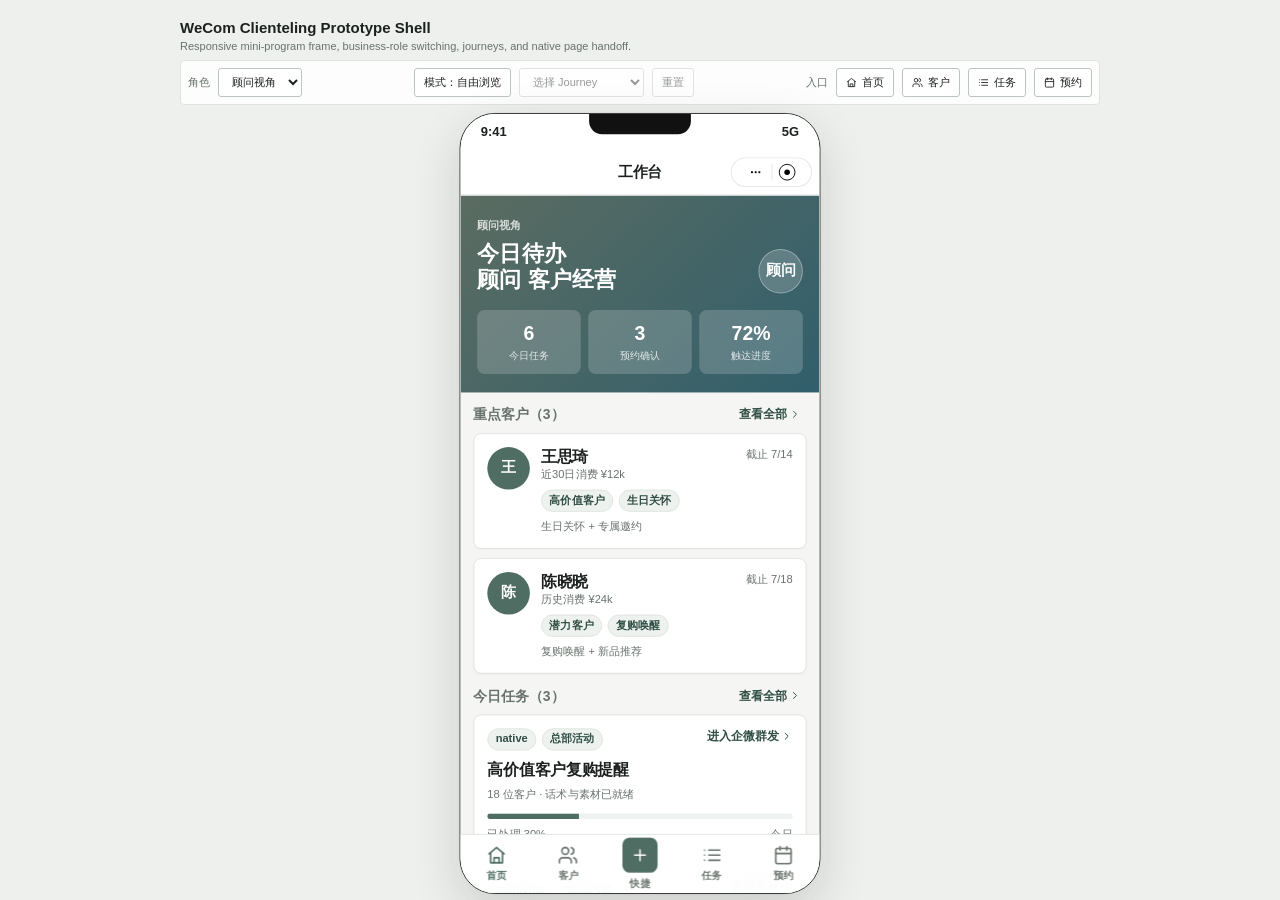
==== assets/prototype-shell/index.html @ aa46836b "Improve WeCom prototype shell top bar" ====
<!doctype html>
<html lang="zh-CN">
<head>
  <meta charset="utf-8" />
  <meta name="viewport" content="width=device-width, initial-scale=1, viewport-fit=cover" />
  <title>WeCom Clienteling Prototype Shell</title>
  <style>
    :root {
      --phone-w: 390px;
      --phone-h: 844px;
      --top-h: 88px;
      --status-h: 38px;
      --tab-h: 64px;
      --desktop-phone-scale: 1;
      --bg: #f5f6f4;
      --surface: #ffffff;
      --surface-soft: #eef2ef;
      --line: #dfe4df;
      --line-strong: #bcc6bf;
      --text: #1c211f;
      --muted: #68726c;
      --subtle: #8d9690;
      --brand: #4f6d63;
      --brand-strong: #304e45;
      --accent: #80653f;
      --danger: #9b3c30;
      --shadow: 0 18px 52px rgba(28, 33, 31, 0.16);
      color-scheme: light;
      font-family: -apple-system, BlinkMacSystemFont, "SF Pro Display", "PingFang SC", "Microsoft YaHei", sans-serif;
    }

    * { box-sizing: border-box; }
    html, body { margin: 0; min-height: 100%; background: #eef0ed; color: var(--text); }
    button, input, select { font: inherit; }
    button { border: 0; background: transparent; color: inherit; cursor: pointer; }

    .stage {
      min-height: 100vh;
      height: 100vh;
      padding: 18px 16px 12px;
      display: flex;
      flex-direction: column;
      align-items: center;
      gap: 8px;
      overflow: hidden;
    }

    .stage-header, .stage-controls {
      width: min(920px, 100%);
      flex: 0 0 auto;
      display: flex;
      align-items: center;
      justify-content: space-between;
      gap: 10px;
    }

    .stage-title strong { display: block; font-size: 15px; line-height: 1.3; }
    .stage-title span { display: block; margin-top: 2px; color: var(--muted); font-size: 11px; }

    .stage-controls {
      padding: 7px;
      border: 1px solid var(--line);
      border-radius: 4px;
      background: rgba(255, 255, 255, 0.82);
      backdrop-filter: blur(14px);
      flex-wrap: wrap;
    }

    .control-group { display: flex; align-items: center; gap: 8px; min-width: 0; }
    .control-label { color: var(--muted); font-size: 11px; white-space: nowrap; }
    .select, .stage-btn {
      height: 29px;
      border: 1px solid var(--line-strong);
      border-radius: 3px;
      background: var(--surface);
      color: var(--text);
      padding: 0 9px;
      display: inline-flex;
      align-items: center;
      gap: 5px;
      white-space: nowrap;
      font-size: 11px;
    }
    .select:disabled, .stage-btn:disabled { opacity: .45; cursor: not-allowed; }

    .phone-wrap { position: relative; flex: 0 0 auto; width: var(--phone-w); height: var(--phone-h); min-height: 0; }
    .phone {
      position: absolute;
      left: 50%;
      top: 0;
      width: var(--phone-w);
      height: var(--phone-h);
      transform: translateX(-50%) scale(var(--desktop-phone-scale));
      transform-origin: top center;
      border: 1px solid #242926;
      border-radius: 38px;
      background: var(--bg);
      box-shadow: var(--shadow);
      overflow: hidden;
    }
    .phone::before {
      content: "";
      position: absolute;
      z-index: 16;
      left: 50%;
      top: 0;
      width: 110px;
      height: 22px;
      transform: translateX(-50%);
      border-radius: 0 0 14px 14px;
      background: #111;
      pointer-events: none;
    }

    .screen {
      position: absolute;
      inset: 0;
      overflow: hidden;
      border-radius: 38px;
      background: var(--bg);
    }

    .statusbar {
      position: absolute;
      z-index: 15;
      top: 0;
      left: 0;
      right: 0;
      height: var(--status-h);
      padding: 0 22px;
      display: flex;
      align-items: center;
      justify-content: space-between;
      color: var(--text);
      font-size: 14px;
      font-weight: 700;
      pointer-events: none;
    }
    .status-network { font-size: 14px; font-weight: 700; letter-spacing: 0; }

    .app-page { position: relative; height: 100%; display: flex; flex-direction: column; background: var(--bg); overflow: hidden; }

    .wx-nav {
      height: var(--top-h);
      background: rgba(255, 255, 255, .96);
      border-bottom: 1px solid var(--line);
      position: relative;
      z-index: 3;
      flex: 0 0 auto;
    }
    .wx-nav-left {
      position: absolute;
      left: 0;
      top: var(--status-h);
      width: 88px;
      height: calc(var(--top-h) - var(--status-h));
      padding: 0 0 0 24px;
      display: flex;
      align-items: center;
      color: var(--text);
      z-index: 1;
    }
    .wx-nav-left::before {
      content: "";
      display: block;
      width: 9px;
      height: 9px;
      border-left: 1.6px solid currentColor;
      border-bottom: 1.6px solid currentColor;
      transform: rotate(45deg);
    }
    .wx-nav-left.placeholder { visibility: hidden; }
    .wx-nav-title {
      position: absolute;
      left: 50%;
      top: var(--status-h);
      width: calc(100% - 292px);
      max-width: 190px;
      height: calc(var(--top-h) - var(--status-h));
      line-height: calc(var(--top-h) - var(--status-h));
      transform: translateX(-50%);
      text-align: center;
      font-size: 16px;
      font-weight: 700;
      color: var(--text);
      white-space: nowrap;
      overflow: hidden;
      text-overflow: ellipsis;
      pointer-events: none;
    }
    .wx-nav > .wx-capsule {
      position: absolute;
      right: 8px;
      top: calc(var(--status-h) + (var(--top-h) - var(--status-h)) / 2);
      transform: translateY(-50%);
      z-index: 1;
    }
    .wx-capsule {
      width: 88px;
      height: 32px;
      border: .5px solid rgba(0, 0, 0, .1);
      border-radius: 16px;
      background: #fff;
      display: flex;
      align-items: center;
      padding: 0 10px;
    }
    .wx-capsule-dot, .wx-capsule-circle {
      flex: 1;
      height: 32px;
      display: flex;
      align-items: center;
      justify-content: center;
      position: relative;
    }
    .wx-capsule-dot::before {
      content: "";
      width: 12px;
      height: 4px;
      background: radial-gradient(circle 1.5px at 50% 50%, #000 100%, transparent 100%);
      background-size: 4px 4px;
      background-repeat: repeat-x;
      background-position: 0 50%;
    }
    .wx-capsule-line { width: 1px; height: 18px; background: rgba(0, 0, 0, .1); flex-shrink: 0; }
    .wx-capsule-circle::before {
      content: "";
      display: block;
      width: 16px;
      height: 16px;
      border: 1.5px solid #000;
      border-radius: 50%;
    }
    .wx-capsule-circle::after {
      content: "";
      position: absolute;
      left: 50%;
      top: 50%;
      width: 6px;
      height: 6px;
      transform: translate(-50%, -50%);
      border-radius: 50%;
      background: #000;
    }

    .body {
      position: relative;
      flex: 1 1 auto;
      min-height: 0;
      overflow-y: auto;
      overflow-x: hidden;
      padding: 14px 14px calc(var(--tab-h) + env(safe-area-inset-bottom) + 18px);
      scrollbar-width: none;
    }
    .body::-webkit-scrollbar { display: none; }
    .body.no-tab { padding-bottom: calc(env(safe-area-inset-bottom) + 18px); }
    .app-page.has-actions .body { padding-bottom: calc(var(--tab-h) + 88px + env(safe-area-inset-bottom)); }
    .app-page.has-actions .body.no-tab { padding-bottom: calc(104px + env(safe-area-inset-bottom)); }

    .tabbar {
      position: absolute;
      left: 0;
      right: 0;
      bottom: 0;
      z-index: 24;
      min-height: var(--tab-h);
      padding-bottom: env(safe-area-inset-bottom);
      border-top: 1px solid var(--line);
      background: rgba(255, 255, 255, .96);
      backdrop-filter: blur(16px);
      display: grid;
      grid-template-columns: repeat(5, minmax(0, 1fr));
    }
    .tab {
      min-width: 0;
      display: grid;
      place-items: center;
      align-content: center;
      gap: 4px;
      color: var(--muted);
      font-size: 11px;
      font-weight: 700;
    }
    .tab.active { color: var(--brand); }
    svg {
      width: 1em;
      height: 1em;
      display: block;
      stroke: currentColor;
      stroke-width: 1.9;
      stroke-linecap: round;
      stroke-linejoin: round;
      fill: none;
    }
    .tab .tab-ic { font-size: 22px; }
    .tab.center .tab-ic {
      width: 38px;
      height: 38px;
      border-radius: 8px;
      display: grid;
      place-items: center;
      color: #fff;
      background: var(--brand);
      font-size: 20px;
    }

    .hero {
      margin: -14px -14px 14px;
      padding: 24px 18px 20px;
      color: #fff;
      background: linear-gradient(135deg, #5b6c61 0%, #315f6c 100%);
    }
    .hero-kicker { color: rgba(255,255,255,.76); font-size: 12px; font-weight: 700; }
    .hero-main { display: flex; align-items: flex-end; justify-content: space-between; gap: 12px; margin-top: 8px; }
    .hero h1 { margin: 0; font-size: 24px; line-height: 1.18; letter-spacing: 0; }
    .role-chip { width: 48px; height: 48px; border-radius: 50%; display: grid; place-items: center; border: 1px solid rgba(255,255,255,.34); background: rgba(255,255,255,.18); font-weight: 800; }
    .stat-row { margin-top: 18px; display: grid; grid-template-columns: repeat(3, 1fr); gap: 8px; }
    .stat { min-width: 0; border-radius: 8px; padding: 12px 8px; background: rgba(255,255,255,.18); text-align: center; }
    .stat strong { display: block; font-size: 21px; line-height: 1.2; }
    .stat span { display: block; margin-top: 5px; font-size: 11px; color: rgba(255,255,255,.82); }

    .section { margin-top: 14px; }
    .section-head { display: flex; align-items: center; justify-content: space-between; gap: 12px; margin-bottom: 10px; }
    .section-head h2 { margin: 0; color: var(--muted); font-size: 15px; line-height: 1.3; }
    .section-link { color: var(--brand-strong); font-size: 13px; font-weight: 700; display: inline-flex; align-items: center; gap: 2px; white-space: nowrap; }
    .meta, .small { color: var(--muted); font-size: 12px; line-height: 1.4; }
    .card { border: 1px solid var(--line); border-radius: 8px; background: var(--surface); box-shadow: 0 1px 2px rgba(28,33,31,.04); }

    .client-card {
      padding: 14px;
      display: grid;
      grid-template-columns: 46px minmax(0, 1fr) auto;
      gap: 12px;
      align-items: start;
      margin-bottom: 10px;
      text-align: left;
      width: 100%;
    }
    .avatar { width: 46px; height: 46px; border-radius: 50%; display: grid; place-items: center; color: #fff; background: var(--brand); font-weight: 800; }
    .client-card h3, .task-card h3, .detail-title { margin: 0; font-size: 17px; line-height: 1.25; letter-spacing: 0; }
    .badge-row { display: flex; flex-wrap: wrap; gap: 6px; margin-top: 8px; }
    .badge {
      min-height: 24px;
      padding: 3px 8px;
      border: 1px solid var(--line);
      border-radius: 999px;
      display: inline-flex;
      align-items: center;
      color: var(--brand-strong);
      background: var(--surface-soft);
      font-size: 12px;
      font-weight: 700;
      line-height: 1.2;
    }

    .toolbar { display: flex; gap: 8px; margin-bottom: 12px; }
    .search {
      flex: 1;
      min-width: 0;
      height: 38px;
      border: 1px solid var(--line);
      border-radius: 7px;
      background: var(--surface);
      display: flex;
      align-items: center;
      gap: 8px;
      padding: 0 11px;
      color: var(--muted);
    }
    .search input { min-width: 0; flex: 1; border: 0; outline: 0; background: transparent; color: var(--text); font-size: 13px; }
    .filter-btn, .icon-btn {
      width: 38px;
      height: 38px;
      border: 1px solid var(--line);
      border-radius: 7px;
      background: var(--surface);
      display: grid;
      place-items: center;
      color: var(--muted);
    }
    .tabs { display: flex; gap: 8px; overflow-x: auto; margin-bottom: 12px; scrollbar-width: none; }
    .tabs::-webkit-scrollbar { display: none; }
    .pill {
      flex: 0 0 auto;
      min-height: 32px;
      border: 1px solid var(--line);
      border-radius: 999px;
      padding: 6px 12px;
      background: var(--surface);
      color: var(--muted);
      font-size: 13px;
      font-weight: 700;
    }
    .pill.active { border-color: var(--brand); color: var(--brand-strong); background: #edf4ef; }

    .detail-head { padding: 14px; margin-bottom: 12px; }
    .kv-grid { display: grid; grid-template-columns: 86px minmax(0, 1fr); gap: 8px 10px; margin-top: 12px; font-size: 12px; }
    .kv-grid span:nth-child(odd) { color: var(--muted); }
    .timeline { display: grid; gap: 10px; padding: 14px; }
    .timeline-row { display: grid; grid-template-columns: 76px minmax(0, 1fr); gap: 8px; font-size: 12px; color: var(--muted); }
    .timeline-row strong { color: var(--text); font-size: 13px; }

    .task-card { padding: 14px; margin-bottom: 10px; text-align: left; width: 100%; }
    .task-top { display: flex; justify-content: space-between; gap: 12px; align-items: flex-start; }
    .progress { height: 6px; border-radius: 6px; overflow: hidden; background: var(--surface-soft); margin-top: 12px; }
    .progress i { display: block; width: var(--p, 0%); height: 100%; background: var(--brand); }

    .action-row { display: flex; gap: 10px; margin-top: 12px; }
    .primary, .secondary {
      min-height: 42px;
      border-radius: 8px;
      display: inline-flex;
      justify-content: center;
      align-items: center;
      gap: 7px;
      padding: 0 14px;
      font-weight: 800;
      font-size: 13px;
    }
    .primary { flex: 1; background: var(--brand); color: #fff; }
    .secondary { background: var(--surface); border: 1px solid var(--line); color: var(--brand-strong); }
    .disabled-note { padding: 11px 12px; border: 1px solid var(--line); border-radius: 8px; color: var(--muted); background: var(--surface-soft); font-size: 12px; line-height: 1.45; }

    .filter-layout { display: grid; grid-template-columns: 96px minmax(0, 1fr); min-height: 420px; border: 1px solid var(--line); border-radius: 8px; overflow: hidden; background: var(--surface); }
    .filter-side { background: var(--surface-soft); border-right: 1px solid var(--line); }
    .filter-side button { width: 100%; min-height: 42px; padding: 0 10px; text-align: left; color: var(--muted); font-size: 12px; font-weight: 700; }
    .filter-side button.active { color: var(--brand-strong); background: #fff; }
    .filter-pane { padding: 12px; display: grid; align-content: start; gap: 8px; }
    .filter-option { min-height: 38px; border: 1px solid var(--line); border-radius: 7px; padding: 0 10px; display: flex; align-items: center; justify-content: space-between; font-size: 13px; }
    .filter-option.active { border-color: var(--brand); color: var(--brand-strong); background: #edf4ef; font-weight: 800; }
    .sticky-actions {
      position: absolute;
      z-index: 26;
      left: 0;
      right: 0;
      bottom: 0;
      margin: 0;
      padding: 12px 14px calc(12px + env(safe-area-inset-bottom));
      border-top: 1px solid var(--line);
      background: rgba(245, 246, 244, .94);
      backdrop-filter: blur(16px);
      display: flex;
      gap: 10px;
    }
    .app-page.has-tabbar .sticky-actions { bottom: var(--tab-h); }

    .appt-row {
      padding: 13px;
      display: grid;
      grid-template-columns: 62px minmax(0, 1fr) auto;
      gap: 10px;
      align-items: start;
      margin-bottom: 10px;
      text-align: left;
      width: 100%;
    }
    .time { color: var(--brand-strong); font-weight: 800; font-size: 13px; }
    .metric-grid { display: grid; grid-template-columns: repeat(2, minmax(0, 1fr)); gap: 10px; }
    .metric-card { padding: 13px; }
    .metric-card strong { display: block; margin-top: 6px; font-size: 21px; line-height: 1.2; }

    .manager-period-row { display: flex; align-items: center; justify-content: space-between; gap: 12px; margin-bottom: 12px; }
    .manager-period-copy { min-width: 0; }
    .manager-period-label { color: var(--muted); font-size: 11px; font-weight: 800; }
    .manager-period-meta { margin-top: 3px; color: var(--subtle); font-size: 11px; white-space: nowrap; overflow: hidden; text-overflow: ellipsis; }
    .manager-period-pills { flex: 0 0 auto; display: flex; gap: 3px; padding: 3px; border-radius: 999px; background: var(--surface-soft); }
    .manager-period-pills button { min-width: 34px; height: 24px; border-radius: 999px; color: var(--muted); font-size: 11px; font-weight: 800; }
    .manager-period-pills button.active { background: var(--text); color: #fff; }
    .manager-card { padding: 14px; margin-bottom: 10px; }
    .manager-card-head { display: flex; align-items: flex-start; justify-content: space-between; gap: 10px; margin-bottom: 11px; }
    .manager-card-title { font-size: 15px; font-weight: 800; }
    .manager-card-meta { color: var(--subtle); font-size: 11px; white-space: nowrap; }
    .manager-split { display: grid; grid-template-columns: 90px minmax(0, 1fr); gap: 12px; align-items: center; }
    .manager-ring { --pdeg: 0deg; width: 76px; height: 76px; border-radius: 50%; display: grid; place-items: center; background: conic-gradient(var(--brand) var(--pdeg), var(--surface-soft) 0); position: relative; }
    .manager-ring::after { content: ""; position: absolute; inset: 11px; border-radius: 50%; background: var(--surface); }
    .manager-ring strong { position: relative; z-index: 1; font-size: 18px; line-height: 1; }
    .manager-ring-note { margin-top: 6px; color: var(--subtle); font-size: 10px; text-align: center; line-height: 1.25; }
    .manager-mini-list { display: grid; gap: 7px; }
    .manager-mini-row { display: flex; align-items: center; justify-content: space-between; gap: 10px; padding-bottom: 7px; border-bottom: 1px solid var(--line); color: var(--muted); font-size: 12px; }
    .manager-mini-row:last-child { border-bottom: 0; padding-bottom: 0; }
    .manager-mini-row strong { color: var(--text); font-size: 13px; }
    .manager-pair-grid { display: grid; grid-template-columns: repeat(2, minmax(0, 1fr)); margin-top: 12px; border-top: 1px solid var(--line); }
    .manager-pair { padding: 10px 8px 0; border-right: 1px solid var(--line); text-align: center; }
    .manager-pair:last-child { border-right: 0; }
    .manager-pair strong { display: block; font-size: 16px; }
    .manager-pair span { display: block; margin-top: 4px; color: var(--subtle); font-size: 10px; line-height: 1.25; }
    .staff-entry { width: 100%; min-height: 70px; margin-top: 2px; border-radius: 8px; padding: 14px; background: var(--text); color: #fff; text-align: left; display: flex; align-items: center; justify-content: space-between; gap: 12px; }
    .staff-entry span { display: block; margin-top: 4px; color: rgba(255,255,255,.68); font-size: 11px; line-height: 1.35; }
    .staff-entry svg { flex: 0 0 auto; width: 18px; height: 18px; }
    .staff-tabs { display: flex; gap: 8px; overflow-x: auto; margin: -2px -14px 12px; padding: 0 14px 10px; border-bottom: 1px solid var(--line); scrollbar-width: none; }
    .staff-tabs::-webkit-scrollbar { display: none; }
    .staff-tabs button { flex: 0 0 auto; height: 32px; border: 1px solid var(--line); border-radius: 999px; padding: 0 12px; color: var(--muted); background: var(--surface); font-size: 12px; font-weight: 800; }
    .staff-tabs button.active { border-color: var(--text); background: var(--text); color: #fff; }
    .staff-board { display: grid; gap: 10px; }
    .staff-section { padding: 14px; }
    .staff-section-head { display: flex; align-items: baseline; justify-content: space-between; gap: 10px; margin-bottom: 12px; }
    .staff-section-head b { font-size: 15px; }
    .staff-section-head span { color: var(--subtle); font-size: 10px; font-weight: 800; text-transform: uppercase; }
    .staff-sales-grid { display: grid; grid-template-columns: 1fr 1fr; gap: 8px; }
    .staff-primary { min-height: 118px; padding: 12px; border: 1px solid var(--line); border-radius: 8px; background: #fff; }
    .staff-primary-label { color: var(--subtle); font-size: 10px; font-weight: 800; }
    .staff-primary-main { display: flex; align-items: center; gap: 10px; margin-top: 10px; }
    .staff-primary-main .manager-ring { width: 62px; height: 62px; }
    .staff-primary-main .manager-ring::after { inset: 9px; }
    .staff-value strong { display: block; font-size: 16px; line-height: 1.15; white-space: nowrap; }
    .staff-value span { display: block; margin-top: 5px; color: var(--muted); font-size: 10px; line-height: 1.3; }
    .staff-mini-grid { display: grid; grid-template-columns: repeat(3, 1fr); gap: 8px; margin-top: 8px; }
    .staff-mini { padding: 10px 8px; border: 1px solid var(--line); border-radius: 8px; background: #fff; }
    .staff-mini strong { display: block; font-size: 14px; }
    .staff-mini span { display: block; margin-top: 4px; color: var(--subtle); font-size: 10px; }
    .staff-progress-grid { display: grid; grid-template-columns: repeat(3, 1fr); border: 1px solid var(--line); border-radius: 8px; overflow: hidden; }
    .staff-progress-tile { min-width: 0; padding: 11px 8px; border-right: 1px solid var(--line); background: #fff; }
    .staff-progress-tile:last-child { border-right: 0; }
    .staff-progress-tile span { display: block; color: var(--subtle); font-size: 10px; line-height: 1.2; }
    .staff-progress-tile strong { display: block; margin-top: 5px; font-size: 15px; }
    .staff-progress-track { height: 5px; border-radius: 999px; background: var(--surface-soft); margin: 8px 0 6px; overflow: hidden; }
    .staff-progress-track i { display: block; height: 100%; width: var(--p, 0%); background: var(--brand); }
    .staff-data-layout { display: grid; grid-template-columns: minmax(0, 1fr) 92px; gap: 10px; }
    .staff-data-list { border-top: 1px solid var(--line); }
    .staff-data-row { min-height: 34px; border-bottom: 1px solid var(--line); display: flex; align-items: center; justify-content: space-between; gap: 8px; color: var(--muted); font-size: 12px; }
    .staff-data-row strong { color: var(--text); font-size: 13px; }
    .staff-focus-card { border: 1px solid var(--line); border-radius: 8px; display: grid; place-items: center; align-content: center; text-align: center; background: var(--surface-soft); padding: 10px; }
    .staff-focus-card strong { font-size: 22px; }
    .staff-focus-card span { margin-top: 4px; color: var(--muted); font-size: 10px; line-height: 1.3; }
    .staff-operation-grid { display: grid; grid-template-columns: 1fr 1.3fr; border: 1px solid var(--line); border-radius: 8px; overflow: hidden; }
    .staff-task-block, .staff-wecom-block { padding: 12px; background: #fff; }
    .staff-task-block { border-right: 1px solid var(--line); }
    .staff-block-label { color: var(--subtle); font-size: 10px; font-weight: 800; }
    .staff-task-content { display: flex; align-items: center; gap: 10px; margin-top: 11px; }
    .staff-task-content .manager-ring { width: 58px; height: 58px; }
    .staff-task-content .manager-ring::after { inset: 9px; }
    .staff-task-list { display: grid; gap: 7px; flex: 1; min-width: 0; }
    .staff-task-list div, .staff-wecom-grid div { display: flex; justify-content: space-between; gap: 5px; color: var(--muted); font-size: 10px; }
    .staff-task-list strong, .staff-wecom-grid strong { color: var(--text); font-size: 13px; }
    .staff-wecom-grid { display: grid; gap: 7px; margin-top: 11px; }

    .tool-mask { position: absolute; inset: 0; z-index: 28; background: rgba(0,0,0,.16); }
    .tool-panel {
      position: absolute;
      left: 12px;
      right: 12px;
      bottom: calc(var(--tab-h) + 12px);
      z-index: 29;
      border: 1px solid var(--line);
      border-radius: 8px;
      background: #fff;
      padding: 12px;
      box-shadow: 0 12px 30px rgba(28,33,31,.18);
    }
    .tool-grid { display: grid; grid-template-columns: repeat(3, 1fr); gap: 8px; margin-top: 10px; }
    .tool-cell { min-height: 68px; border: 1px solid var(--line); border-radius: 8px; display: grid; place-items: center; align-content: center; gap: 6px; color: var(--brand-strong); font-size: 12px; font-weight: 800; }
    .tool-cell svg { width: 20px; height: 20px; stroke: currentColor; fill: none; stroke-width: 1.9; }

    .journey-hud {
      position: absolute;
      z-index: 30;
      left: 12px;
      right: 12px;
      bottom: calc(var(--tab-h) + 10px);
      border: 1px solid rgba(255,255,255,.18);
      border-radius: 8px;
      background: rgba(20, 24, 22, .96);
      color: #fff;
      padding: 10px 11px;
      box-shadow: 0 10px 30px rgba(28,33,31,.16);
      display: none;
    }
    .journey-hud.active { display: block; }
    .journey-hud strong { display: block; font-size: 12px; }
    .journey-hud span { display: block; margin-top: 4px; color: rgba(255,255,255,.78); font-size: 12px; line-height: 1.35; }
    .journey-hud .hud-actions { display: flex; gap: 6px; margin-top: 9px; }
    .journey-hud button { height: 28px; border: 1px solid rgba(255,255,255,.5); color: #fff; padding: 0 9px; font-size: 11px; }
    .journey-hud button.primary-hud { background: #fff; color: #111; border-color: #fff; }

    .native-exec { min-height: 100%; background: #eef1f5; color: #111; display: flex; flex-direction: column; }
    .native-head {
      height: 88px;
      display: grid;
      grid-template-columns: 72px 1fr 72px;
      align-items: end;
      padding: 0 14px 16px;
      border-bottom: 1px solid #e3e7ed;
      background: #f5f7fa;
    }
    .native-head button { color: #111; font-size: 16px; text-align: left; }
    .native-head-title { text-align: center; font-weight: 800; font-size: 18px; }
    .native-content { padding: 18px 16px 12px; display: grid; gap: 16px; }
    .native-recipient, .native-message-card {
      width: 100%;
      border: 0;
      border-radius: 8px;
      background: #fff;
      padding: 15px 16px;
    }
    .native-recipient { min-height: 52px; display: flex; align-items: center; justify-content: space-between; font-size: 16px; }
    .native-recipient span:last-child { color: #8a8f99; }
    .native-label-row { display: flex; align-items: center; justify-content: space-between; padding: 0 1px; font-size: 13px; color: #8a8f99; }
    .native-link { color: #2f80ed; font-size: 14px; }
    .native-message-card { min-height: 280px; display: flex; flex-direction: column; }
    .native-message-text { flex: 1; min-height: 190px; font-size: 17px; line-height: 1.62; color: #161a1d; }
    .native-attachment { border-top: 1px solid #eceff3; padding-top: 12px; display: flex; align-items: center; justify-content: space-between; gap: 12px; }
    .native-asset { min-width: 0; display: grid; grid-template-columns: 42px minmax(0,1fr) auto; gap: 10px; align-items: center; }
    .native-brand-tile { width: 42px; height: 42px; border-radius: 3px; background: #fff; border: 1px solid #eef0f3; display: grid; place-items: center; color: #111; font-size: 13px; font-weight: 800; }
    .native-asset-title { color: #9aa0aa; overflow: hidden; white-space: nowrap; text-overflow: ellipsis; }
    .native-chain { color: #9aa0aa; font-size: 18px; }
    .native-add { width: 38px; height: 38px; border-radius: 6px; display: grid; place-items: center; background: #f5f6fa; color: #8a8f99; font-size: 24px; }
    .native-send-wrap { display: flex; justify-content: center; padding-top: 28px; }
    .native-primary { width: 168px; height: 44px; border-radius: 6px; background: #2f80ed; color: #fff; font-weight: 800; font-size: 16px; }
    .native-note { margin-top: auto; padding: 12px 12px 22px; color: #9aa0aa; font-size: 12px; text-align: center; }

    .toast {
      position: absolute;
      z-index: 60;
      left: 50%;
      bottom: calc(var(--tab-h) + 26px);
      transform: translateX(-50%);
      max-width: 280px;
      padding: 9px 12px;
      border-radius: 7px;
      background: rgba(20,24,22,.9);
      color: #fff;
      font-size: 12px;
      line-height: 1.4;
      text-align: center;
    }

    body.mobile { background: var(--bg); }
    body.mobile .stage { min-height: 100dvh; padding: 0; display: block; }
    body.mobile .stage-header, body.mobile .stage-controls { display: none; }
    body.mobile .phone-wrap { display: block; width: 100vw; height: 100dvh; min-height: 100dvh; }
    body.mobile .phone {
      position: relative;
      left: auto;
      top: auto;
      width: 100vw;
      height: 100dvh;
      transform: none;
      border: 0;
      border-radius: 0;
      box-shadow: none;
    }
    body.mobile .phone::before, body.mobile .statusbar { display: none; }
    body.mobile .screen { border-radius: 0; }

    @media (max-width: 740px) {
      body:not(.desktop) .stage { min-height: 100dvh; padding: 0; display: block; }
      body:not(.desktop) .stage-header, body:not(.desktop) .stage-controls { display: none; }
      body:not(.desktop) .phone-wrap { display: block; width: 100vw; height: 100dvh; min-height: 100dvh; }
      body:not(.desktop) .phone {
        position: relative;
        left: auto;
        top: auto;
        width: 100vw;
        height: 100dvh;
        transform: none;
        border: 0;
        border-radius: 0;
        box-shadow: none;
      }
      body:not(.desktop) .phone::before, body:not(.desktop) .statusbar { display: none; }
      body:not(.desktop) .screen { border-radius: 0; }
    }
  </style>
</head>
<body>
  <main class="stage">
    <header class="stage-header">
      <div class="stage-title">
        <strong>WeCom Clienteling Prototype Shell</strong>
        <span>Responsive mini-program frame, business-role switching, journeys, and native page handoff.</span>
      </div>
    </header>

    <section class="stage-controls" aria-label="Prototype review controls">
      <div class="control-group">
        <span class="control-label">角色</span>
        <select class="select" id="roleSelect" aria-label="业务角色选择"></select>
      </div>
      <div class="control-group">
        <button class="stage-btn" id="modeBtn" type="button"></button>
        <select class="select" id="journeySelect" aria-label="Journey 选择"></select>
        <button class="stage-btn" id="resetJourneyBtn" type="button">重置</button>
      </div>
      <div class="control-group">
        <span class="control-label">入口</span>
        <button class="stage-btn" type="button" data-route="home"><span data-icon="home"></span>首页</button>
        <button class="stage-btn" type="button" data-route="clients"><span data-icon="users"></span>客户</button>
        <button class="stage-btn" type="button" data-route="tasks"><span data-icon="list"></span>任务</button>
        <button class="stage-btn" type="button" data-route="appointment"><span data-icon="calendar"></span>预约</button>
      </div>
    </section>

    <div class="phone-wrap">
      <section class="phone" aria-label="WeCom mini-program prototype">
        <div class="statusbar">
          <span>9:41</span>
          <span class="status-network">5G</span>
        </div>
        <div id="app" class="screen"></div>
      </section>
    </div>
  </main>

  <script>
    const params = new URLSearchParams(location.search);
    const PROJECT = {
      appTitle: "Clienteling",
      frontlineTerm: params.get("term") || "顾问",
      roleLabels: {
        frontline: "顾问视角",
        manager: "店长视角",
        hq: "总部视角"
      }
    };

    const state = {
      route: location.hash.replace("#", "") || "home",
      role: params.get("role") || "frontline",
      journeyMode: false,
      activeJourney: "",
      journeyStep: 0,
      previousRoute: "home",
      query: "",
      clientScope: "all",
      taskType: "all",
      selectedClient: "c1",
      selectedTask: "t1",
      managerPeriod: "month",
      selectedStaff: "s1",
      filterCategory: "level",
      filters: { level: "all", lifecycle: "all", contact: "all" },
      toast: ""
    };

    const roles = ["frontline", "manager", "hq"];

    const customers = [
      { id: "c1", name: "王思琦", level: "高价值客户", lifecycle: "生日关怀", contact: "已添加企微", owner: "门店顾问", amount: "近30日消费 ¥12k", last: "上次触达 7/10", next: "生日关怀 + 专属邀约", due: "截止 7/14", preference: "偏好新品预览与到店体验" },
      { id: "c2", name: "陈晓晓", level: "潜力客户", lifecycle: "复购唤醒", contact: "已添加企微", owner: "门店顾问", amount: "历史消费 ¥24k", last: "90 天未购", next: "复购唤醒 + 新品推荐", due: "截止 7/18", preference: "关注护肤套组与礼赠活动" },
      { id: "c3", name: "林嘉怡", level: "新客", lifecycle: "入会欢迎", contact: "待补充偏好", owner: "门店顾问", amount: "首单 ¥1.8k", last: "入会 3 天", next: "欢迎触达 + 偏好补充", due: "今日", preference: "待确认偏好" },
      { id: "c4", name: "周安然", level: "普通客户", lifecycle: "待注册", contact: "企微好友未注册", owner: "门店顾问", amount: "暂无消费", last: "昨日添加", next: "发送注册邀请", due: "今日", preference: "从企微添加进入" }
    ];

    const tasks = [
      { id: "t1", type: "native", source: "总部活动", title: "高价值客户复购提醒", detail: "18 位客户 · 话术与素材已就绪", progress: 30, targetIds: ["c1", "c2"], action: "进入企微群发", due: "今日" },
      { id: "t2", type: "moments", source: "新品内容", title: "重点单品内容发布", detail: "推荐文案 + 3 张素材已就绪", progress: 0, targetIds: [], action: "查看素材", due: "今日" },
      { id: "t3", type: "1v1", source: "门店任务", title: "预约到店确认", detail: "6 位客户 · 需确认时间与顾问", progress: 67, targetIds: ["c3"], action: "处理", due: "今日" }
    ];

    const appointments = [
      { id: "a1", time: "10:30", customerId: "c1", service: "到店体验", owner: "门店顾问", status: "待确认", note: "需发送确认信息" },
      { id: "a2", time: "14:00", customerId: "c2", service: "新品咨询", owner: "门店顾问", status: "已确认", note: "已同步门店资源" },
      { id: "a3", time: "16:30", customerId: "c3", service: "入会欢迎", owner: "门店顾问", status: "待回填", note: "完成后记录偏好" }
    ];

    const managerPeriods = ["today", "week", "month", "year"];
    const managerMetrics = {
      today: {
        sales: "¥42.8k", target: 82, dailySales: "¥42.8k", orders: 12, basket: "¥3,567", unit: "1.7",
        newCustomers: 9, newRate: 75, returning: 18, returnRate: 64,
        arrived: 6, conversion: 50, contribution: "¥26.8k", coming: 11,
        completed: 42, completion: 72, toComplete: 16,
        contacts: 28, binding: 61, lost: 3, outreach: 146, reply: "38%"
      },
      week: {
        sales: "¥156k", target: 71, dailySales: "¥31.2k", orders: 43, basket: "¥3,628", unit: "1.6",
        newCustomers: 31, newRate: 69, returning: 74, returnRate: 66,
        arrived: 23, conversion: 48, contribution: "¥82k", coming: 36,
        completed: 156, completion: 76, toComplete: 49,
        contacts: 102, binding: 63, lost: 9, outreach: 512, reply: "41%"
      },
      month: {
        sales: "¥386k", target: 68, dailySales: "¥27.6k", orders: 86, basket: "¥4,488", unit: "1.5",
        newCustomers: 58, newRate: 72, returning: 200, returnRate: 72,
        arrived: 58, conversion: 46, contribution: "¥118k", coming: 42,
        completed: 336, completion: 84, toComplete: 64,
        contacts: 186, binding: 67, lost: 17, outreach: 1236, reply: "43%"
      },
      year: {
        sales: "¥3.18m", target: 78, dailySales: "¥17.6k", orders: 924, basket: "¥3,442", unit: "1.6",
        newCustomers: 692, newRate: 81, returning: 1864, returnRate: 74,
        arrived: 648, conversion: 49, contribution: "¥1.24m", coming: 76,
        completed: 3842, completion: 87, toComplete: 572,
        contacts: 2148, binding: 69, lost: 126, outreach: 12860, reply: "45%"
      }
    };

    const staffPerformanceRows = [
      { id: "s1", name: "林夏", scope: "门店 A", sales: 96000, target: 78, orders: 18, basket: "¥5,333", unit: "1.8", newCustomers: 12, newRate: 82, returning: 42, returnRate: 76, binding: 68, arrived: 8, conversion: 54, contribution: "¥41k", coming: 6, tasks: 82, completed: 72, contacts: 28, lost: 2, outreach: 146, reply: "46%" },
      { id: "s2", name: "周岚", scope: "门店 A", sales: 84000, target: 69, orders: 16, basket: "¥5,250", unit: "1.6", newCustomers: 10, newRate: 74, returning: 36, returnRate: 70, binding: 62, arrived: 7, conversion: 48, contribution: "¥35k", coming: 7, tasks: 76, completed: 64, contacts: 24, lost: 3, outreach: 132, reply: "41%" },
      { id: "s3", name: "许宁", scope: "门店 B", sales: 72000, target: 63, orders: 14, basket: "¥5,143", unit: "1.7", newCustomers: 8, newRate: 68, returning: 34, returnRate: 66, binding: 64, arrived: 6, conversion: 46, contribution: "¥31k", coming: 5, tasks: 68, completed: 59, contacts: 22, lost: 1, outreach: 118, reply: "39%" },
      { id: "s4", name: "何乐", scope: "门店 B", sales: 65000, target: 58, orders: 13, basket: "¥5,000", unit: "1.5", newCustomers: 7, newRate: 62, returning: 31, returnRate: 61, binding: 58, arrived: 5, conversion: 42, contribution: "¥24k", coming: 4, tasks: 64, completed: 51, contacts: 18, lost: 2, outreach: 96, reply: "35%" }
    ];

    const journeys = {
      daily: { name: "每日工作台", role: "frontline", steps: [
        { route: "home", title: "查看今日重点", note: "首页只承载今日任务、重点客户和预约摘要。" },
        { route: "taskDetail", task: "t1", title: "进入任务详情", note: "任务详情展示渠道、客户目标、素材状态和结果回填。" }
      ] },
      client: { name: "客户查找与 C360", role: "frontline", steps: [
        { route: "clients", title: "搜索与筛选客户", note: "客户列表包含可操作搜索、筛选和客户卡片入口。" },
        { route: "c360", client: "c1", title: "查看客户详情", note: "C360 展示客户状态、最近互动、任务和可执行动作。" }
      ] },
      native: { name: "企微原生群发", role: "frontline", steps: [
        { route: "taskDetail", task: "t1", title: "从任务进入原生页", note: "原生群发只能从任务详情等业务触点进入。" },
        { route: "nativeBroadcast", task: "t1", title: "复刻新建群发", note: "原生页隐藏小程序 tabbar，并保留发送对象、内容、附件和频控说明。" }
      ] }
    };

    const tabs = [
      ["home", "首页", "home"],
      ["clients", "客户", "users"],
      ["__tool", "快捷", "plus"],
      ["tasks", "任务", "list"],
      ["appointment", "预约", "calendar"]
    ];

    function icon(name) {
      const paths = {
        home: '<path d="M3 10.5 12 3l9 7.5"/><path d="M5 9.5V21h14V9.5"/><path d="M9 21v-6h6v6"/>',
        users: '<path d="M16 21v-2a4 4 0 0 0-4-4H6a4 4 0 0 0-4 4v2"/><circle cx="9" cy="7" r="4"/><path d="M22 21v-2a4 4 0 0 0-3-3.87"/><path d="M16 3.13a4 4 0 0 1 0 7.75"/>',
        list: '<path d="M8 6h13"/><path d="M8 12h13"/><path d="M8 18h13"/><path d="M3 6h.01"/><path d="M3 12h.01"/><path d="M3 18h.01"/>',
        calendar: '<path d="M8 2v4"/><path d="M16 2v4"/><rect x="3" y="4" width="18" height="18" rx="2"/><path d="M3 10h18"/>',
        plus: '<path d="M12 5v14"/><path d="M5 12h14"/>',
        grid: '<rect x="3" y="3" width="7" height="7"/><rect x="14" y="3" width="7" height="7"/><rect x="14" y="14" width="7" height="7"/><rect x="3" y="14" width="7" height="7"/>',
        search: '<circle cx="11" cy="11" r="8"/><path d="m21 21-4.35-4.35"/>',
        filter: '<path d="M3 5h18"/><path d="M6 12h12"/><path d="M10 19h4"/>',
        chevron: '<path d="m9 18 6-6-6-6"/>',
        send: '<path d="m22 2-7 20-4-9-9-4 20-7Z"/><path d="M22 2 11 13"/>',
        bag: '<path d="M6 7h12l1 14H5L6 7Z"/><path d="M9 7a3 3 0 0 1 6 0"/>',
        chart: '<path d="M3 3v18h18"/><path d="M7 15v2"/><path d="M12 10v7"/><path d="M17 6v11"/>',
        link: '<path d="M10 13a5 5 0 0 0 7.07 0l2.12-2.12a5 5 0 0 0-7.07-7.07L10.9 5.03"/><path d="M14 11a5 5 0 0 0-7.07 0L4.81 13.12a5 5 0 0 0 7.07 7.07l1.22-1.22"/>',
        back: '<path d="m15 18-6-6 6-6"/>',
        user: '<path d="M20 21a8 8 0 1 0-16 0"/><circle cx="12" cy="7" r="4"/>'
      };
      return '<svg viewBox="0 0 24 24" aria-hidden="true">' + (paths[name] || paths.home) + '</svg>';
    }

    function mountIcons(root = document) {
      root.querySelectorAll("[data-icon]").forEach((node) => { node.innerHTML = icon(node.dataset.icon); });
    }

    function customerById(id) { return customers.find((c) => c.id === id) || customers[0]; }
    function taskById(id) { return tasks.find((t) => t.id === id) || tasks[0]; }
    function activeRoleLabel() { return PROJECT.roleLabels[state.role] || PROJECT.roleLabels.frontline; }
    function roleScopeLabel() { return state.role === "frontline" ? PROJECT.frontlineTerm : activeRoleLabel(); }
    function frontlineTerm() { return PROJECT.frontlineTerm || "顾问"; }
    function managerScopeText() { return state.role === "hq" ? "总部 / 区域视角" : "门店视角"; }
    function managerData() { return managerMetrics[state.managerPeriod] || managerMetrics.month; }
    function staffById(id) { return staffPerformanceRows.find((staff) => staff.id === id) || staffPerformanceRows[0]; }
    function pctNumber(value) { return Number(String(value).replace("%", "")) || 0; }
    function clampPct(value) { return Math.max(0, Math.min(100, pctNumber(value))); }
    function managerPeriodLabel(period) {
      return ({ today: "今日", week: "本周", month: "本月", year: "本年" })[period] || "本月";
    }
    function managerPeriodPills() {
      return '<div class="manager-period-pills" aria-label="经营周期">' + managerPeriods.map((period) => '<button type="button" class="' + (state.managerPeriod === period ? "active" : "") + '" data-manager-period="' + period + '">' + managerPeriodLabel(period) + '</button>').join("") + '</div>';
    }
    function managerPair(value, label) {
      return '<div class="manager-pair"><strong>' + value + '</strong><span>' + label + '</span></div>';
    }
    function managerDashboardCard(title, meta, rate, rows, pairs, note) {
      return '<section class="card manager-card"><div class="manager-card-head"><div class="manager-card-title">' + title + '</div><div class="manager-card-meta">' + meta + '</div></div><div class="manager-split"><div><div class="manager-ring" style="--pdeg:' + clampPct(rate) * 3.6 + 'deg"><strong>' + clampPct(rate) + '%</strong></div><div class="manager-ring-note">' + note + '</div></div><div class="manager-mini-list">' + rows.map((row) => '<div class="manager-mini-row"><span>' + row[0] + '</span><strong>' + row[1] + '</strong></div>').join("") + '</div></div>' + (pairs && pairs.length ? '<div class="manager-pair-grid">' + pairs.map((pair) => managerPair(pair[0], pair[1])).join("") + '</div>' : "") + '</section>';
    }
    function staffMini(label, value) {
      return '<div class="staff-mini"><strong>' + value + '</strong><span>' + label + '</span></div>';
    }
    function staffProgress(label, value, rate, note) {
      return '<div class="staff-progress-tile"><span>' + label + '</span><strong>' + value + '</strong><div class="staff-progress-track"><i style="--p:' + clampPct(rate) + '%"></i></div><span>' + note + '</span></div>';
    }
    function staffDataRow(label, value) {
      return '<div class="staff-data-row"><span>' + label + '</span><strong>' + value + '</strong></div>';
    }

    function navigate(route, payload = {}) {
      state.previousRoute = state.route;
      state.route = route;
      if (payload.client) state.selectedClient = payload.client;
      if (payload.task) state.selectedTask = payload.task;
      state.toolOpen = false;
      location.hash = route;
      render();
    }

    function goTab(route) {
      if (route === "__tool") {
        state.toolOpen = !state.toolOpen;
        render();
        return;
      }
      state.previousRoute = "home";
      state.route = route;
      state.toolOpen = false;
      location.hash = route;
      render();
    }

    function goBack() {
      state.route = state.previousRoute || "home";
      state.toolOpen = false;
      location.hash = state.route;
      render();
    }

    function toast(message) {
      state.toast = message;
      render();
      window.clearTimeout(toast.timer);
      toast.timer = window.setTimeout(() => { state.toast = ""; render(); }, 1600);
    }

    function detectViewportMode() {
      const view = params.get("view");
      const requestedMobile = view === "mobile";
      const requestedDesktop = view === "desktop";
      const autoMobile = /iPhone|iPad|iPod|Android|Mobile|HarmonyOS|WeChat/i.test(navigator.userAgent) || window.innerWidth < 768;
      document.body.classList.toggle("desktop", requestedDesktop);
      document.body.classList.toggle("mobile", requestedMobile || (!requestedDesktop && autoMobile));
    }

    function fitDesktopPhone() {
      const wrap = document.querySelector(".phone-wrap");
      if (document.body.classList.contains("mobile")) {
        document.documentElement.style.setProperty("--desktop-phone-scale", "1");
        if (wrap) { wrap.style.width = "100vw"; wrap.style.height = "100dvh"; }
        return;
      }
      const header = document.querySelector(".stage-header");
      const controls = document.querySelector(".stage-controls");
      const usedHeight = (header ? header.offsetHeight : 0) + (controls ? controls.offsetHeight : 0) + 40;
      const availableHeight = Math.max(180, window.innerHeight - usedHeight);
      const availableWidth = Math.max(280, Math.min(920, window.innerWidth - 32));
      const scale = Math.max(0.25, Math.min(1, availableHeight / 844, availableWidth / 390));
      document.documentElement.style.setProperty("--desktop-phone-scale", String(scale));
      if (wrap) { wrap.style.width = (390 * scale) + "px"; wrap.style.height = (844 * scale) + "px"; }
    }

    function wxNav(title, back = false) {
      const left = back ? '<button class="wx-nav-left" type="button" data-back aria-label="返回"></button>' : '<span class="wx-nav-left placeholder"></span>';
      return '<nav class="wx-nav">' + left + '<div class="wx-nav-title">' + title + '</div><div class="wx-capsule" aria-label="微信小程序胶囊按钮"><button class="wx-capsule-dot" type="button" aria-label="更多"></button><span class="wx-capsule-line"></span><button class="wx-capsule-circle" type="button" aria-label="关闭"></button></div></nav>';
    }

    function tabbar(active) {
      const mapped = ["dashboard", "transfer"].includes(active) ? "__tool" : active;
      return '<footer class="tabbar" aria-label="小程序底部导航">' + tabs.map(([route, label, iconName]) => {
        const activeClass = mapped === route ? " active" : "";
        const centerClass = route === "__tool" ? " center" : "";
        return '<button class="tab' + centerClass + activeClass + '" type="button" data-tab="' + route + '"><span class="tab-ic">' + icon(iconName) + '</span><span>' + label + '</span></button>';
      }).join("") + '</footer>';
    }

    function journeyHud() {
      if (!state.journeyMode || !state.activeJourney) return "";
      const journey = journeys[state.activeJourney];
      const step = journey && journey.steps[state.journeyStep];
      if (!journey || !step) return "";
      return '<aside class="journey-hud active"><strong>' + journey.name + ' · ' + (state.journeyStep + 1) + '/' + journey.steps.length + '</strong><span>' + step.title + '：' + step.note + '</span><div class="hud-actions"><button type="button" data-journey-prev>上一步</button><button class="primary-hud" type="button" data-journey-next>' + (state.journeyStep === journey.steps.length - 1 ? "完成" : "下一步") + '</button><button type="button" data-journey-exit>退出</button></div></aside>';
    }

    function appShell({ title, back = false, tab = state.route, showTabbar = true, body = "" }) {
      const hasActions = body.includes("sticky-actions");
      const pageClass = "app-page" + (hasActions ? " has-actions" : "") + (showTabbar ? " has-tabbar" : " no-tabbar");
      return '<div class="' + pageClass + '">' + wxNav(title, back) + '<main class="body' + (showTabbar ? "" : " no-tab") + '">' + body + '</main>' + journeyHud() + (showTabbar ? tabbar(tab) : "") + toolPanel() + toastMarkup() + '</div>';
    }

    function nativeShell(body) {
      return '<div class="app-page">' + body + toastMarkup() + '</div>';
    }

    function toastMarkup() {
      return state.toast ? '<div class="toast">' + state.toast + '</div>' : "";
    }

    function sectionHead(title, route) {
      return '<div class="section-head"><h2>' + title + '</h2>' + (route ? '<button class="section-link" type="button" data-route="' + route + '">查看全部 ' + icon("chevron") + '</button>' : "") + '</div>';
    }

    function clientCard(client) {
      return '<button class="card client-card" type="button" data-client="' + client.id + '"><div class="avatar">' + client.name.slice(0,1) + '</div><div><h3>' + client.name + '</h3><div class="meta">' + client.amount + '</div><div class="badge-row"><span class="badge">' + client.level + '</span><span class="badge">' + client.lifecycle + '</span></div><div class="meta" style="margin-top:8px">' + client.next + '</div></div><div class="meta" style="text-align:right">' + client.due + '</div></button>';
    }

    function taskCard(task) {
      return '<button class="card task-card" type="button" data-task="' + task.id + '"><div class="task-top"><div><div class="badge-row" style="margin-top:0"><span class="badge">' + task.type + '</span><span class="badge">' + task.source + '</span></div><h3 style="margin-top:10px">' + task.title + '</h3><div class="meta" style="margin-top:8px">' + task.detail + '</div></div><span class="section-link">' + task.action + ' ' + icon("chevron") + '</span></div><div class="progress"><i style="--p:' + task.progress + '%"></i></div><div class="meta" style="display:flex;justify-content:space-between;margin-top:8px"><span>已处理 ' + task.progress + '%</span><span>' + task.due + '</span></div></button>';
    }

    function appointmentRow(appt) {
      const customer = customerById(appt.customerId);
      return '<button class="card appt-row" type="button" data-appt="' + appt.id + '"><div class="time">' + appt.time + '</div><div><h3>' + customer.name + '</h3><div class="meta">' + appt.service + ' · ' + appt.owner + '</div><div class="badge-row"><span class="badge">' + appt.status + '</span></div></div><span class="section-link">' + icon("chevron") + '</span></button>';
    }

    function homePage() {
      const metrics = state.role === "frontline"
        ? [["6", "今日任务"], ["3", "预约确认"], ["72%", "触达进度"]]
        : [["24", "团队任务"], ["11", "今日预约"], ["68%", "完成率"]];
      return appShell({
        title: "工作台",
        tab: "home",
        body: '<section class="hero"><div class="hero-kicker">' + activeRoleLabel() + '</div><div class="hero-main"><h1>今日待办<br>' + roleScopeLabel() + ' 客户经营</h1><div class="role-chip">' + PROJECT.frontlineTerm + '</div></div><div class="stat-row">' + metrics.map((m) => '<div class="stat"><strong>' + m[0] + '</strong><span>' + m[1] + '</span></div>').join("") + '</div></section><section class="section">' + sectionHead("重点客户（3）", "clients") + customers.slice(0, 2).map(clientCard).join("") + '</section><section class="section">' + sectionHead("今日任务（3）", "tasks") + tasks.slice(0, 2).map(taskCard).join("") + '</section>'
      });
    }

    function filteredCustomers() {
      return customers.filter((client) => {
        const q = state.query.trim();
        if (q && !client.name.includes(q) && !client.level.includes(q) && !client.lifecycle.includes(q)) return false;
        if (state.clientScope === "wecom" && !client.contact.includes("企微")) return false;
        if (state.clientScope === "todo" && !client.next) return false;
        if (state.filters.level !== "all" && client.level !== state.filters.level) return false;
        if (state.filters.lifecycle !== "all" && client.lifecycle !== state.filters.lifecycle) return false;
        if (state.filters.contact !== "all" && client.contact !== state.filters.contact) return false;
        return true;
      });
    }

    function clientsPage() {
      const list = filteredCustomers();
      return appShell({
        title: "客户",
        tab: "clients",
        body: '<div class="toolbar"><label class="search">' + icon("search") + '<input id="clientSearch" value="' + state.query + '" placeholder="搜索客户姓名、标签、客户状态" /></label><button class="filter-btn" type="button" data-route="filter" aria-label="筛选">' + icon("filter") + '</button></div><div class="tabs">' + scopePill("all", "全部") + scopePill("todo", "待跟进") + scopePill("wecom", "企微客户") + '</div><div class="meta" style="margin-bottom:10px">共 ' + list.length + ' 位客户 · 当前角色：' + activeRoleLabel() + '</div>' + (list.length ? list.map(clientCard).join("") : '<div class="disabled-note">暂无匹配客户。可清空搜索或调整筛选条件。</div>')
      });
    }

    function scopePill(value, label) {
      return '<button class="pill' + (state.clientScope === value ? " active" : "") + '" type="button" data-scope="' + value + '">' + label + '</button>';
    }

    function filterPage() {
      const groups = {
        level: ["会员等级", ["all", "全部"], ["高价值客户", "高价值客户"], ["潜力客户", "潜力客户"], ["新客", "新客"]],
        lifecycle: ["生命周期", ["all", "全部"], ["生日关怀", "生日关怀"], ["复购唤醒", "复购唤醒"], ["入会欢迎", "入会欢迎"]],
        contact: ["企微状态", ["all", "全部"], ["已添加企微", "已添加企微"], ["企微好友未注册", "企微好友未注册"]]
      };
      const active = groups[state.filterCategory] || groups.level;
      const side = Object.entries(groups).map(([key, value]) => '<button class="' + (state.filterCategory === key ? "active" : "") + '" type="button" data-filter-category="' + key + '">' + value[0] + '</button>').join("");
      const options = active.slice(1).map(([value, label]) => '<button class="filter-option' + (state.filters[state.filterCategory] === value ? " active" : "") + '" type="button" data-filter-value="' + value + '"><span>' + label + '</span><span>' + (state.filters[state.filterCategory] === value ? "已选" : "") + '</span></button>').join("");
      return appShell({
        title: "客户筛选",
        back: true,
        showTabbar: false,
        body: '<div class="filter-layout"><div class="filter-side">' + side + '</div><div class="filter-pane">' + options + '</div></div><div class="sticky-actions"><button class="secondary" type="button" data-reset-filter>重置</button><button class="primary" type="button" data-route="clients">应用筛选</button></div>'
      });
    }

    function c360Page() {
      const client = customerById(state.selectedClient);
      const canContact = client.contact === "已添加企微";
      return appShell({
        title: "客户详情",
        back: true,
        showTabbar: false,
        body: '<section class="card detail-head"><div style="display:flex;gap:12px;align-items:start"><div class="avatar">' + client.name.slice(0,1) + '</div><div style="flex:1;min-width:0"><h1 class="detail-title">' + client.name + '</h1><div class="meta" style="margin-top:4px">' + client.owner + ' · ' + client.contact + '</div><div class="badge-row"><span class="badge">' + client.level + '</span><span class="badge">' + client.lifecycle + '</span></div></div></div><div class="kv-grid"><span>消费摘要</span><strong>' + client.amount + '</strong><span>最近互动</span><strong>' + client.last + '</strong><span>偏好</span><strong>' + client.preference + '</strong><span>下一步</span><strong>' + client.next + '</strong></div></section><section class="section">' + sectionHead("当前待办", "") + '<button class="card task-card" type="button" data-task="t1"><div class="task-top"><div><h3>' + client.next + '</h3><div class="meta" style="margin-top:6px">由客户状态触发，需记录结果。</div></div><span class="section-link">查看任务 ' + icon("chevron") + '</span></div></button></section><section class="section">' + sectionHead("互动记录", "") + '<div class="card timeline"><div class="timeline-row"><span>7/10</span><strong>完成上次企微触达</strong></div><div class="timeline-row"><span>7/08</span><strong>浏览活动内容</strong></div><div class="timeline-row"><span>7/01</span><strong>门店消费记录更新</strong></div></div></section><div class="sticky-actions">' + (canContact ? '<button class="secondary" type="button" data-toast="已唤起企微沟通">企微沟通</button>' : '<button class="secondary" type="button" data-toast="客户未满足企微沟通条件">不可沟通</button>') + '<button class="primary" type="button" data-route="apptNew">新建预约</button></div>'
      });
    }

    function tasksPage() {
      const list = state.taskType === "all" ? tasks : tasks.filter((task) => task.type === state.taskType);
      return appShell({
        title: "任务",
        tab: "tasks",
        body: '<div class="tabs">' + taskPill("all", "全部任务") + taskPill("1v1", "1v1") + taskPill("native", "企微群发") + taskPill("moments", "朋友圈") + '</div>' + list.map(taskCard).join("")
      });
    }

    function taskPill(value, label) {
      return '<button class="pill' + (state.taskType === value ? " active" : "") + '" type="button" data-task-type="' + value + '">' + label + '</button>';
    }

    function taskDetailPage() {
      const task = taskById(state.selectedTask);
      const targets = task.targetIds.map(customerById);
      const nativeAction = task.type === "native";
      return appShell({
        title: "任务详情",
        back: true,
        showTabbar: false,
        body: '<section class="card detail-head"><div class="badge-row" style="margin-top:0"><span class="badge">' + task.type + '</span><span class="badge">' + task.source + '</span></div><h1 class="detail-title" style="margin-top:10px">' + task.title + '</h1><div class="meta" style="margin-top:8px">' + task.detail + '</div><div class="progress"><i style="--p:' + task.progress + '%"></i></div><div class="meta" style="display:flex;justify-content:space-between;margin-top:8px"><span>已处理 ' + task.progress + '%</span><span>' + task.due + '</span></div></section><section class="section">' + sectionHead("目标客户", "") + (targets.length ? targets.map(clientCard).join("") : '<div class="disabled-note">该任务不使用逐客户目标名单，完成状态以发布或记录结果为准。</div>') + '</section><section class="section">' + sectionHead("话术与素材", "") + '<div class="card timeline"><div class="timeline-row"><span>话术</span><strong>根据客户状态生成，可在执行前调整。</strong></div><div class="timeline-row"><span>素材</span><strong>1 个内容资产已就绪，发送后写回任务结果。</strong></div></div></section><div class="sticky-actions"><button class="secondary" type="button" data-toast="已记录跳过原因">跳过</button>' + (nativeAction ? '<button class="primary" type="button" data-route="nativeBroadcast">' + icon("send") + '进入企微群发</button>' : '<button class="primary" type="button" data-toast="任务结果已记录">记录完成</button>') + '</div>'
      });
    }

    function nativeBroadcastPage() {
      const task = taskById(state.selectedTask);
      const count = task.targetIds.length || 18;
      return nativeShell('<div class="native-exec"><div class="native-head"><button type="button" data-back>取消</button><div class="native-head-title">新建群发</div><span></span></div><div class="native-content"><button class="native-recipient" type="button" data-toast="查看客户名单"><span>分别发送给</span><span>' + count + ' 位客户 ›</span></button><div class="native-label-row"><span>将发送以下内容</span><button class="native-link" type="button" data-toast="从素材库选择">从素材库选择</button></div><div class="native-message-card"><div class="native-message-text">新品系列即将上市，诚邀您优先预览。我可以为您预留合适的到店时间。</div><div class="native-attachment"><div class="native-asset"><div class="native-brand-tile">品牌</div><div class="native-asset-title">品牌小程序卡片</div><span class="native-chain">' + icon("link") + '</span></div><div class="native-add">+</div></div></div><div class="native-send-wrap"><button class="native-primary" type="button" data-native-send>发送</button></div></div><div class="native-note">每位客户每天可接收1条群发消息</div></div>');
    }

    function appointmentPage() {
      return appShell({
        title: "预约",
        tab: "appointment",
        body: '<section class="card detail-head"><div class="task-top"><div><h1 class="detail-title">今日预约</h1><div class="meta" style="margin-top:6px">按时间、客户、服务内容和回填状态管理。</div></div><span class="badge">' + appointments.length + ' 条</span></div></section><div class="tabs"><button class="pill active">今日</button><button class="pill">待确认</button><button class="pill">待回填</button></div>' + appointments.map(appointmentRow).join("") + '<div class="sticky-actions"><button class="primary" type="button" data-route="apptNew">' + icon("plus") + '新建预约</button></div>'
      });
    }

    function appointmentDetailPage() {
      const appt = appointments.find((item) => item.id === state.selectedAppointment) || appointments[0];
      const customer = customerById(appt.customerId);
      return appShell({
        title: "预约详情",
        back: true,
        showTabbar: false,
        body: '<section class="card detail-head"><h1 class="detail-title">' + appt.service + '</h1><div class="kv-grid"><span>客户</span><strong>' + customer.name + '</strong><span>时间</span><strong>' + appt.time + '</strong><span>负责人</span><strong>' + appt.owner + '</strong><span>状态</span><strong>' + appt.status + '</strong><span>备注</span><strong>' + appt.note + '</strong></div></section><div class="sticky-actions"><button class="secondary" type="button" data-toast="已发送预约确认">发送确认</button><button class="primary" type="button" data-toast="预约结果已回填">回填结果</button></div>'
      });
    }

    function appointmentNewPage() {
      const client = customerById(state.selectedClient);
      return appShell({
        title: "新建预约",
        back: true,
        showTabbar: false,
        body: '<section class="card detail-head"><h1 class="detail-title">预约信息</h1><div class="kv-grid"><span>客户</span><strong>' + client.name + '</strong><span>服务内容</span><strong>到店体验 / 咨询</strong><span>门店时间</span><strong>今日 16:30</strong><span>确认方式</span><strong>企微消息</strong></div></section><section class="section">' + sectionHead("冲突校验", "") + '<div class="disabled-note">当前时间段可用。若资源不可用，应展示冲突原因并提供重选入口。</div></section><div class="sticky-actions"><button class="secondary" type="button" data-back>取消</button><button class="primary" type="button" data-toast="预约已创建并生成跟进记录">创建预约</button></div>'
      });
    }

    function dashboardPage() {
      const manager = state.role !== "frontline";
      const term = frontlineTerm();
      const data = managerData();
      const staffPreview = staffPerformanceRows.slice(0, 3).map((staff) => '<button class="card task-card" type="button" data-staff-performance="' + staff.id + '"><div class="task-top"><div><h3>' + staff.name + ' · ' + staff.scope + '</h3><div class="meta" style="margin-top:6px">销售 ' + staff.sales.toLocaleString() + ' · 任务 ' + staff.completed + '/' + staff.tasks + ' · 企微绑定 ' + staff.binding + '%</div></div><span class="section-link">' + term + '表现 ' + icon("chevron") + '</span></div><div class="progress"><i style="--p:' + staff.target + '%"></i></div><div class="meta" style="display:flex;justify-content:space-between;margin-top:8px"><span>目标达成 ' + staff.target + '%</span><span>待协助 ' + Math.max(0, staff.tasks - staff.completed) + '</span></div></button>').join("");
      const body = manager
        ? '<section class="card detail-head"><div class="task-top"><div><h1 class="detail-title">管理层视图</h1><div class="meta" style="margin-top:6px">' + managerScopeText() + ' · 按经营周期查看销售、客户运营、邀约、任务和企微连接。</div></div><span class="badge">' + activeRoleLabel() + '</span></div></section><div class="manager-period-row"><div class="manager-period-copy"><div class="manager-period-label">经营周期</div><div class="manager-period-meta">数据截至今日 · ' + managerPeriodLabel(state.managerPeriod) + '</div></div>' + managerPeriodPills() + '</div>' + managerDashboardCard("销售表现", "经营贡献", data.target, [["销售额", data.sales], ["日均销售额", data.dailySales], ["订单数", data.orders]], [[data.basket, "客单价"], [data.unit, "连带件数"]], "目标达成率") + managerDashboardCard("客户运营", "客户发展", data.newRate, [["新增客户", data.newCustomers], ["复购/回流客户", data.returning]], [[data.newRate + "%", "新增达成"], [data.returnRate + "%", "回流达成"]], "客户运营进度") + managerDashboardCard("到店邀约", "预约转化", data.conversion, [["已到店", data.arrived], ["销售贡献", data.contribution], ["待到店", data.coming]], [], "转化率") + managerDashboardCard("任务完成", "团队执行", data.completion, [["已完成", data.completed], ["待完成", data.toComplete]], [], "完成率") + managerDashboardCard("企微运营", "客户连接", data.binding, [["新增联系人", data.contacts], ["流失/删除", data.lost], ["触达次数", data.outreach]], [[data.reply, "回复率"]], "绑定率") + '<section class="section">' + sectionHead("按" + term + "表现", "staffPerformance") + staffPreview + '</section><button class="staff-entry" type="button" data-route="staffPerformance"><div><strong>' + term + '表现明细</strong><span>查看当前周期内销售、客户、邀约、任务和企微表现。</span></div>' + icon("chevron") + '</button>'
        : '<section class="metric-grid"><article class="card metric-card"><span class="meta">任务完成率</span><strong>72%</strong></article><article class="card metric-card"><span class="meta">触达客户</span><strong>186</strong></article><article class="card metric-card"><span class="meta">预约转化</span><strong>24%</strong></article><article class="card metric-card"><span class="meta">内容使用</span><strong>43</strong></article></section>';
      return appShell({
        title: manager ? "管理看板" : "看板",
        back: true,
        tab: "__tool",
        body
      });
    }

    function staffPerformancePage() {
      if (state.role === "frontline") {
        return appShell({
          title: "顾问表现",
          back: true,
          showTabbar: false,
          body: '<div class="disabled-note">当前角色无管理看板权限。请切换到店长或总部视角查看该结构页。</div>'
        });
      }
      const term = frontlineTerm();
      const staff = staffById(state.selectedStaff);
      const taskRate = Math.round(staff.completed / staff.tasks * 100);
      const pending = Math.max(0, staff.tasks - staff.completed);
      const tabs = '<div class="staff-tabs">' + staffPerformanceRows.map((row) => '<button type="button" class="' + (row.id === staff.id ? "active" : "") + '" data-staff-performance="' + row.id + '">' + row.name + '</button>').join("") + '</div>';
      const header = '<section class="card detail-head"><div class="task-top"><div><h1 class="detail-title">' + staff.name + '</h1><div class="meta" style="margin-top:6px">' + staff.scope + ' · ' + managerPeriodLabel(state.managerPeriod) + ' · ' + term + '表现</div></div><span class="badge">' + activeRoleLabel() + '</span></div></section><div class="manager-period-row"><div class="manager-period-copy"><div class="manager-period-label">经营周期</div><div class="manager-period-meta">随管理看板周期联动</div></div>' + managerPeriodPills() + '</div>';
      const sales = '<section class="card staff-section"><div class="staff-section-head"><b>销售表现</b><span>Sales KPIs</span></div><div class="staff-sales-grid"><div class="staff-primary"><div class="staff-primary-label">销售进度</div><div class="staff-primary-main"><div class="manager-ring" style="--pdeg:' + staff.target * 3.6 + 'deg"><strong>' + staff.target + '%</strong></div><div class="staff-value"><strong>¥' + staff.sales.toLocaleString() + '</strong><span>销售额<br>目标达成率</span></div></div></div><div class="staff-primary"><div class="staff-primary-label">日均贡献</div><div class="staff-value" style="margin-top:18px"><strong>' + staff.basket + '</strong><span>客单价<br>' + staff.orders + ' 个订单</span></div></div></div><div class="staff-mini-grid">' + staffMini("订单数", staff.orders) + staffMini("连带件数", staff.unit) + staffMini("目标达成", staff.target + "%") + '</div></section>';
      const customer = '<section class="card staff-section"><div class="staff-section-head"><b>客户运营</b><span>Client Development</span></div><div class="staff-progress-grid">' + staffProgress("新增客户", staff.newCustomers, staff.newRate, "目标达成 " + staff.newRate + "%") + staffProgress("复购/回流", staff.returning, staff.returnRate, "目标达成 " + staff.returnRate + "%") + staffProgress("企微绑定率", staff.binding + "%", staff.binding, "客户连接") + '</div></section>';
      const appointment = '<section class="card staff-section"><div class="staff-section-head"><b>到店邀约</b><span>Appointment</span></div><div class="staff-data-layout"><div class="staff-data-list">' + staffDataRow("已到店邀约", staff.arrived) + staffDataRow("转化率", staff.conversion + "%") + staffDataRow("销售贡献", staff.contribution) + '</div><div class="staff-focus-card"><strong>' + staff.coming + '</strong><span>待到店邀约</span></div></div></section>';
      const operation = '<section class="card staff-section"><div class="staff-section-head"><b>任务与企微运营</b><span>Execution</span></div><div class="staff-operation-grid"><div class="staff-task-block"><div class="staff-block-label">任务完成</div><div class="staff-task-content"><div class="manager-ring" style="--pdeg:' + taskRate * 3.6 + 'deg"><strong>' + taskRate + '%</strong></div><div class="staff-task-list"><div><span>已完成</span><strong>' + staff.completed + '</strong></div><div><span>待完成</span><strong>' + pending + '</strong></div></div></div></div><div class="staff-wecom-block"><div class="staff-block-label">企微运营</div><div class="staff-wecom-grid"><div><span>新增联系人</span><strong>' + staff.contacts + '</strong></div><div><span>流失/删除</span><strong>' + staff.lost + '</strong></div><div><span>触达次数</span><strong>' + staff.outreach + '</strong></div><div><span>回复率</span><strong>' + staff.reply + '</strong></div></div></div></div></section>';
      return appShell({
        title: term + "表现",
        back: true,
        showTabbar: false,
        body: tabs + header + '<div class="staff-board">' + sales + customer + appointment + operation + '</div>'
      });
    }

    function contentPage() {
      return appShell({
        title: "素材库",
        back: true,
        showTabbar: false,
        body: '<div class="toolbar"><label class="search">' + icon("search") + '<input placeholder="搜索素材名称、活动、标签" /></label><button class="filter-btn" type="button" data-toast="素材筛选结构页">' + icon("filter") + '</button></div><div class="tabs"><button class="pill active">全部</button><button class="pill">活动</button><button class="pill">产品</button><button class="pill">话术</button></div><section class="card detail-head"><div class="task-top"><div><h1 class="detail-title">新品预览小程序卡片</h1><div class="meta" style="margin-top:6px">可用于 1v1、1vN 或企微原生群发。</div></div><span class="badge">已就绪</span></div></section><section class="card detail-head"><div class="task-top"><div><h1 class="detail-title">到店邀约话术</h1><div class="meta" style="margin-top:6px">根据客户生命周期和偏好调整表达与利益点。</div></div><span class="badge">话术</span></div></section>'
      });
    }

    function transferPage() {
      return appShell({
        title: "客户转移",
        back: true,
        tab: "__tool",
        body: state.role === "frontline" ? '<div class="disabled-note">当前角色无客户转移权限。请切换到管理角色查看此结构页。</div>' : '<section class="card detail-head"><h1 class="detail-title">转移确认</h1><div class="kv-grid"><span>来源顾问</span><strong>顾问 A</strong><span>接收顾问</span><strong>顾问 B</strong><span>客户数量</span><strong>12 位</strong><span>失败处理</span><strong>权限或锁定客户需单独处理</strong></div></section><div class="sticky-actions"><button class="secondary" type="button" data-toast="已取消">取消</button><button class="primary" type="button" data-toast="转移已提交">确认转移</button></div>'
      });
    }

    function toolPanel() {
      if (!state.toolOpen) return "";
      const managerTool = state.role === "frontline" ? "" : toolCell("transfer", "客户转移", "users");
      const dashboardLabel = state.role === "frontline" ? "个人看板" : "管理看板";
      return '<div class="tool-mask" data-close-tool></div><section class="tool-panel"><strong>快捷工具 · ' + activeRoleLabel() + '</strong><div class="tool-grid">' + toolCell("content", "素材库", "bag") + toolCell("dashboard", dashboardLabel, "chart") + managerTool + '</div></section>';
    }

    function toolCell(route, label, iconName) {
      return '<button class="tool-cell" type="button" data-route="' + route + '">' + icon(iconName) + '<span>' + label + '</span></button>';
    }

    function render() {
      const pages = {
        home: homePage,
        clients: clientsPage,
        filter: filterPage,
        c360: c360Page,
        tasks: tasksPage,
        taskDetail: taskDetailPage,
        nativeBroadcast: nativeBroadcastPage,
        appointment: appointmentPage,
        apptDetail: appointmentDetailPage,
        apptNew: appointmentNewPage,
        dashboard: dashboardPage,
        staffPerformance: staffPerformancePage,
        content: contentPage,
        transfer: transferPage
      };
      const app = document.getElementById("app");
      app.innerHTML = (pages[state.route] || homePage)();
      bindAppEvents(app);
      mountIcons(document);
      syncControls();
      requestAnimationFrame(fitDesktopPhone);
    }

    function bindAppEvents(root) {
      root.querySelectorAll("[data-route]").forEach((button) => button.addEventListener("click", () => navigate(button.dataset.route)));
      root.querySelectorAll("[data-tab]").forEach((button) => button.addEventListener("click", () => goTab(button.dataset.tab)));
      root.querySelectorAll("[data-back]").forEach((button) => button.addEventListener("click", goBack));
      root.querySelectorAll("[data-client]").forEach((button) => button.addEventListener("click", () => navigate("c360", { client: button.dataset.client })));
      root.querySelectorAll("[data-task]").forEach((button) => button.addEventListener("click", () => navigate("taskDetail", { task: button.dataset.task })));
      root.querySelectorAll("[data-appt]").forEach((button) => button.addEventListener("click", () => { state.selectedAppointment = button.dataset.appt; navigate("apptDetail"); }));
      root.querySelectorAll("[data-toast]").forEach((button) => button.addEventListener("click", () => toast(button.dataset.toast)));
      root.querySelectorAll("[data-scope]").forEach((button) => button.addEventListener("click", () => { state.clientScope = button.dataset.scope; render(); }));
      root.querySelectorAll("[data-task-type]").forEach((button) => button.addEventListener("click", () => { state.taskType = button.dataset.taskType; render(); }));
      root.querySelectorAll("[data-filter-category]").forEach((button) => button.addEventListener("click", () => { state.filterCategory = button.dataset.filterCategory; render(); }));
      root.querySelectorAll("[data-filter-value]").forEach((button) => button.addEventListener("click", () => { state.filters[state.filterCategory] = button.dataset.filterValue; render(); }));
      root.querySelectorAll("[data-reset-filter]").forEach((button) => button.addEventListener("click", () => { state.filters = { level: "all", lifecycle: "all", contact: "all" }; render(); }));
      root.querySelectorAll("[data-manager-period]").forEach((button) => button.addEventListener("click", () => { state.managerPeriod = button.dataset.managerPeriod; render(); }));
      root.querySelectorAll("[data-staff-performance]").forEach((button) => button.addEventListener("click", () => { state.selectedStaff = button.dataset.staffPerformance; navigate("staffPerformance"); }));
      root.querySelectorAll("[data-close-tool]").forEach((button) => button.addEventListener("click", () => { state.toolOpen = false; render(); }));
      root.querySelectorAll("[data-native-send]").forEach((button) => button.addEventListener("click", () => { state.route = "taskDetail"; toast("群发已发送，任务结果已写回"); }));
      root.querySelectorAll("[data-journey-prev]").forEach((button) => button.addEventListener("click", journeyPrev));
      root.querySelectorAll("[data-journey-next]").forEach((button) => button.addEventListener("click", journeyNext));
      root.querySelectorAll("[data-journey-exit]").forEach((button) => button.addEventListener("click", exitJourney));
      const search = root.querySelector("#clientSearch");
      if (search) search.addEventListener("input", (event) => { state.query = event.target.value; render(); });
    }

    function syncControls() {
      const roleSelect = document.getElementById("roleSelect");
      if (roleSelect) {
        roleSelect.innerHTML = roles.map((role) => '<option value="' + role + '"' + (state.role === role ? " selected" : "") + '>' + PROJECT.roleLabels[role] + '</option>').join("");
        roleSelect.disabled = state.journeyMode && !!state.activeJourney;
      }
      const modeBtn = document.getElementById("modeBtn");
      if (modeBtn) modeBtn.textContent = "模式：" + (state.journeyMode ? "Journey 演示" : "自由浏览");
      const journeySelect = document.getElementById("journeySelect");
      if (journeySelect) {
        journeySelect.disabled = !state.journeyMode;
        journeySelect.innerHTML = '<option value="">选择 Journey</option>' + Object.entries(journeys).map(([id, journey]) => '<option value="' + id + '"' + (state.activeJourney === id ? " selected" : "") + '>' + journey.name + '</option>').join("");
      }
      const reset = document.getElementById("resetJourneyBtn");
      if (reset) reset.disabled = !state.journeyMode || !state.activeJourney;
    }

    function startJourneyStep() {
      const journey = journeys[state.activeJourney];
      if (!journey) return;
      const step = journey.steps[state.journeyStep] || journey.steps[0];
      state.role = journey.role;
      if (step.client) state.selectedClient = step.client;
      if (step.task) state.selectedTask = step.task;
      state.route = step.route;
      state.toolOpen = false;
      location.hash = state.route;
      render();
    }

    function journeyPrev() {
      if (state.journeyStep > 0) { state.journeyStep -= 1; startJourneyStep(); }
    }

    function journeyNext() {
      const journey = journeys[state.activeJourney];
      if (!journey) return;
      if (state.journeyStep < journey.steps.length - 1) {
        state.journeyStep += 1;
        startJourneyStep();
      } else {
        toast("Journey 已完成");
      }
    }

    function exitJourney() {
      state.journeyMode = false;
      state.activeJourney = "";
      state.journeyStep = 0;
      state.route = "home";
      render();
    }

    document.querySelectorAll("[data-route]").forEach((button) => button.addEventListener("click", () => navigate(button.dataset.route)));
    document.getElementById("roleSelect").addEventListener("change", (event) => {
      if (state.journeyMode && state.activeJourney) {
        toast("Journey 模式下角色由场景控制");
        syncControls();
        return;
      }
      state.role = event.target.value;
      render();
    });
    document.getElementById("modeBtn").addEventListener("click", () => {
      state.journeyMode = !state.journeyMode;
      if (!state.journeyMode) { state.activeJourney = ""; state.journeyStep = 0; }
      render();
    });
    document.getElementById("journeySelect").addEventListener("change", (event) => {
      state.activeJourney = event.target.value;
      state.journeyStep = 0;
      if (state.activeJourney) startJourneyStep();
      else render();
    });
    document.getElementById("resetJourneyBtn").addEventListener("click", () => {
      state.journeyStep = 0;
      if (state.activeJourney) startJourneyStep();
    });

    window.addEventListener("hashchange", () => {
      const next = location.hash.replace("#", "") || "home";
      if (next !== state.route) {
        state.route = next;
        render();
      }
    });
    window.addEventListener("resize", () => { detectViewportMode(); fitDesktopPhone(); });

    detectViewportMode();
    render();
  </script>
</body>
</html>
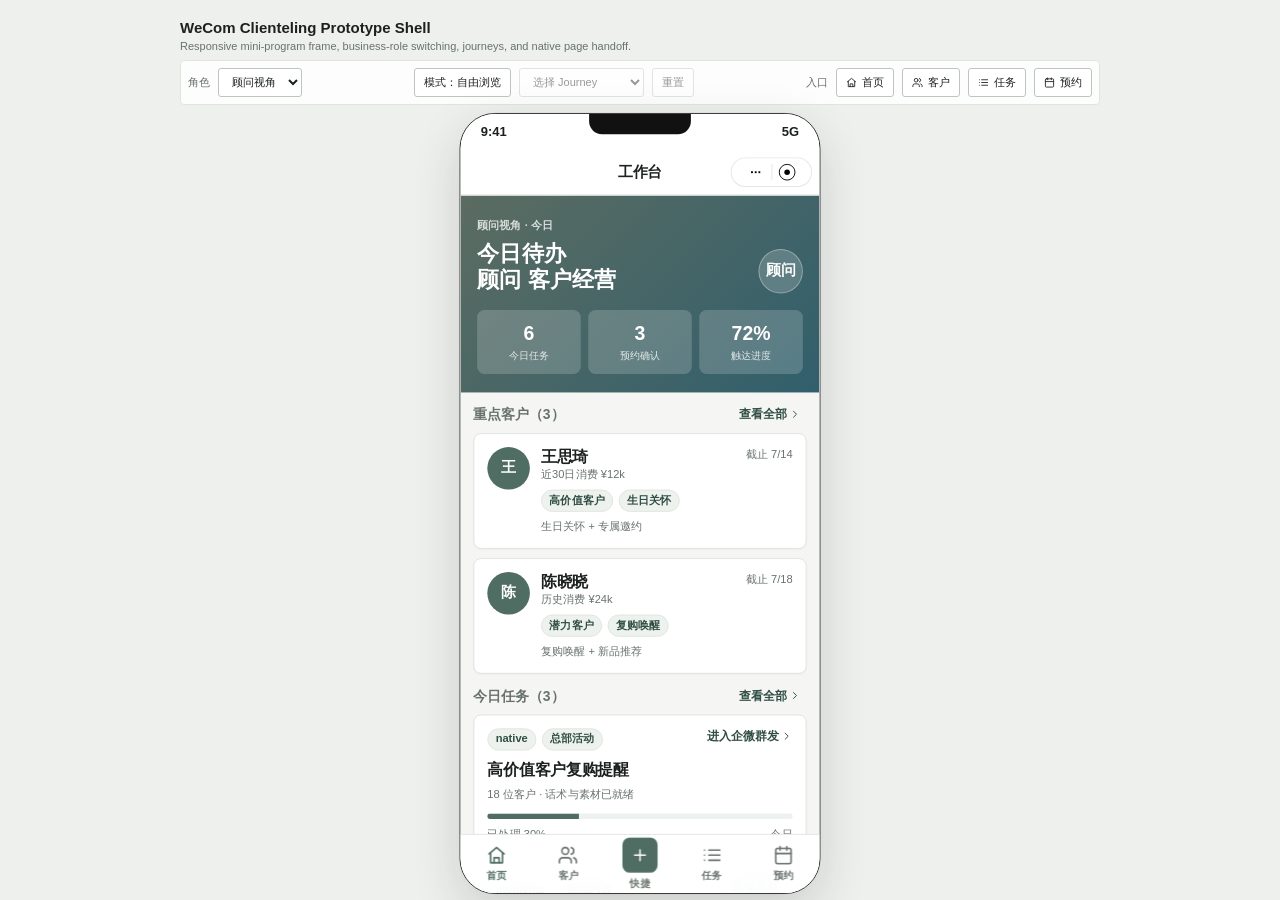
==== commit 37c198b0: "Improve metric clarity and secondary-page information architecture, with new page contracts, automat" ====
--- a/assets/prototype-shell/index.html
+++ b/assets/prototype-shell/index.html
@@ -20,10 +20,15 @@
       --text: #1c211f;
       --muted: #68726c;
       --subtle: #8d9690;
-      --brand: #4f6d63;
-      --brand-strong: #304e45;
-      --accent: #80653f;
-      --danger: #9b3c30;
+      --brand-primary: #4f6d63;
+      --brand-primary-strong: #304e45;
+      --brand-accent: #80653f;
+      --brand-on-primary: #ffffff;
+      --brand-danger: #9b3c30;
+      --brand: var(--brand-primary);
+      --brand-strong: var(--brand-primary-strong);
+      --accent: var(--brand-accent);
+      --danger: var(--brand-danger);
       --shadow: 0 18px 52px rgba(28, 33, 31, 0.16);
       color-scheme: light;
       font-family: -apple-system, BlinkMacSystemFont, "SF Pro Display", "PingFang SC", "Microsoft YaHei", sans-serif;
@@ -995,7 +1000,7 @@
       return appShell({
         title: "工作台",
         tab: "home",
-        body: '<section class="hero"><div class="hero-kicker">' + activeRoleLabel() + '</div><div class="hero-main"><h1>今日待办<br>' + roleScopeLabel() + ' 客户经营</h1><div class="role-chip">' + PROJECT.frontlineTerm + '</div></div><div class="stat-row">' + metrics.map((m) => '<div class="stat"><strong>' + m[0] + '</strong><span>' + m[1] + '</span></div>').join("") + '</div></section><section class="section">' + sectionHead("重点客户（3）", "clients") + customers.slice(0, 2).map(clientCard).join("") + '</section><section class="section">' + sectionHead("今日任务（3）", "tasks") + tasks.slice(0, 2).map(taskCard).join("") + '</section>'
+        body: '<section class="hero"><div class="hero-kicker">' + activeRoleLabel() + ' · 今日</div><div class="hero-main"><h1>今日待办<br>' + roleScopeLabel() + ' 客户经营</h1><div class="role-chip">' + PROJECT.frontlineTerm + '</div></div><div class="stat-row">' + metrics.map((m) => '<button class="stat" type="button" data-route="' + (m[1].includes("预约") ? "appointment" : m[1].includes("任务") ? "tasks" : "dashboard") + '"><strong>' + m[0] + '</strong><span data-metric-label>' + m[1] + '</span></button>').join("") + '</div></section><section class="section">' + sectionHead("重点客户（3）", "clients") + customers.slice(0, 2).map(clientCard).join("") + '</section><section class="section">' + sectionHead("今日任务（3）", "tasks") + tasks.slice(0, 2).map(taskCard).join("") + '</section>'
       });
     }
 
@@ -1049,7 +1054,7 @@
         title: "客户详情",
         back: true,
         showTabbar: false,
-        body: '<section class="card detail-head"><div style="display:flex;gap:12px;align-items:start"><div class="avatar">' + client.name.slice(0,1) + '</div><div style="flex:1;min-width:0"><h1 class="detail-title">' + client.name + '</h1><div class="meta" style="margin-top:4px">' + client.owner + ' · ' + client.contact + '</div><div class="badge-row"><span class="badge">' + client.level + '</span><span class="badge">' + client.lifecycle + '</span></div></div></div><div class="kv-grid"><span>消费摘要</span><strong>' + client.amount + '</strong><span>最近互动</span><strong>' + client.last + '</strong><span>偏好</span><strong>' + client.preference + '</strong><span>下一步</span><strong>' + client.next + '</strong></div></section><section class="section">' + sectionHead("当前待办", "") + '<button class="card task-card" type="button" data-task="t1"><div class="task-top"><div><h3>' + client.next + '</h3><div class="meta" style="margin-top:6px">由客户状态触发，需记录结果。</div></div><span class="section-link">查看任务 ' + icon("chevron") + '</span></div></button></section><section class="section">' + sectionHead("互动记录", "") + '<div class="card timeline"><div class="timeline-row"><span>7/10</span><strong>完成上次企微触达</strong></div><div class="timeline-row"><span>7/08</span><strong>浏览活动内容</strong></div><div class="timeline-row"><span>7/01</span><strong>门店消费记录更新</strong></div></div></section><div class="sticky-actions">' + (canContact ? '<button class="secondary" type="button" data-toast="已唤起企微沟通">企微沟通</button>' : '<button class="secondary" type="button" data-toast="客户未满足企微沟通条件">不可沟通</button>') + '<button class="primary" type="button" data-route="apptNew">新建预约</button></div>'
+        body: '<section class="card detail-head" data-info-region="identity-relationship"><div style="display:flex;gap:12px;align-items:start"><div class="avatar">' + client.name.slice(0,1) + '</div><div style="flex:1;min-width:0"><h1 class="detail-title">' + client.name + '</h1><div class="meta" style="margin-top:4px">' + client.owner + ' · ' + client.contact + '</div><div class="badge-row"><span class="badge">' + client.level + '</span><span class="badge">' + client.lifecycle + '</span></div></div></div></section><section class="section" data-info-region="value-recency">' + sectionHead("价值与近期动态", "") + '<div class="card kv-grid"><span>消费摘要</span><strong>' + client.amount + '</strong><span>最近互动</span><strong>' + client.last + '</strong><span>数据更新</span><strong>今日 09:20</strong></div></section><section class="section" data-info-region="operating-context">' + sectionHead("当前经营动作", "") + '<button class="card task-card" type="button" data-task="t1"><div class="task-top"><div><h3>' + client.next + '</h3><div class="meta" style="margin-top:6px">客户状态触发 · 今日 18:00 前完成 · 需记录结果</div></div><span class="section-link">查看任务 ' + icon("chevron") + '</span></div></button></section><section class="section" data-info-region="customer-knowledge">' + sectionHead("客户认知", "") + '<div class="card kv-grid"><span>偏好</span><strong>' + client.preference + '</strong><span>服务备注</span><strong>优先一对一沟通，到店前确认需求</strong></div></section><section class="section" data-info-region="history">' + sectionHead("互动与服务历史", "") + '<div class="tabs"><button class="pill active">互动</button><button class="pill">交易</button><button class="pill">任务</button><button class="pill">预约</button></div><div class="card timeline"><div class="timeline-row"><span>7/10</span><strong>完成上次企微触达</strong></div><div class="timeline-row"><span>7/08</span><strong>浏览活动内容</strong></div><div class="timeline-row"><span>7/01</span><strong>门店消费记录更新</strong></div></div></section><div class="sticky-actions" data-info-region="actions">' + (canContact ? '<button class="secondary" type="button" data-toast="已唤起企微沟通">企微沟通</button>' : '<button class="secondary" type="button" data-toast="客户未满足企微沟通条件">不可沟通</button>') + '<button class="primary" type="button" data-route="apptNew">新建预约</button></div>'
       });
     }
 
@@ -1074,7 +1079,7 @@
         title: "任务详情",
         back: true,
         showTabbar: false,
-        body: '<section class="card detail-head"><div class="badge-row" style="margin-top:0"><span class="badge">' + task.type + '</span><span class="badge">' + task.source + '</span></div><h1 class="detail-title" style="margin-top:10px">' + task.title + '</h1><div class="meta" style="margin-top:8px">' + task.detail + '</div><div class="progress"><i style="--p:' + task.progress + '%"></i></div><div class="meta" style="display:flex;justify-content:space-between;margin-top:8px"><span>已处理 ' + task.progress + '%</span><span>' + task.due + '</span></div></section><section class="section">' + sectionHead("目标客户", "") + (targets.length ? targets.map(clientCard).join("") : '<div class="disabled-note">该任务不使用逐客户目标名单，完成状态以发布或记录结果为准。</div>') + '</section><section class="section">' + sectionHead("话术与素材", "") + '<div class="card timeline"><div class="timeline-row"><span>话术</span><strong>根据客户状态生成，可在执行前调整。</strong></div><div class="timeline-row"><span>素材</span><strong>1 个内容资产已就绪，发送后写回任务结果。</strong></div></div></section><div class="sticky-actions"><button class="secondary" type="button" data-toast="已记录跳过原因">跳过</button>' + (nativeAction ? '<button class="primary" type="button" data-route="nativeBroadcast">' + icon("send") + '进入企微群发</button>' : '<button class="primary" type="button" data-toast="任务结果已记录">记录完成</button>') + '</div>'
+        body: '<section class="card detail-head" data-info-region="definition"><div class="badge-row" style="margin-top:0"><span class="badge">类型 ' + task.type + '</span><span class="badge">来源 ' + task.source + '</span></div><h1 class="detail-title" style="margin-top:10px">' + task.title + '</h1><div class="kv-grid"><span>目标颗粒度</span><strong>' + task.detail + '</strong><span>负责人</span><strong>' + activeRoleLabel() + '</strong><span>截止时间</span><strong>' + task.due + '</strong><span>成功指标</span><strong>完成触达并记录客户反馈</strong></div></section><section class="section" data-info-region="progress">' + sectionHead("执行进度", "") + '<div class="card"><div class="progress"><i style="--p:' + task.progress + '%"></i></div><div class="meta" style="display:flex;justify-content:space-between;margin-top:8px"><span>已处理 ' + task.progress + '%</span><span>待处理与异常需逐项回填</span></div></div></section><section class="section" data-info-region="audience">' + sectionHead("目标客户", "") + (targets.length ? targets.map(clientCard).join("") : '<div class="disabled-note">该任务不使用逐客户目标名单，完成状态以发布或记录结果为准。</div>') + '</section><section class="section" data-info-region="guidance-assets">' + sectionHead("话术与素材", "") + '<div class="card timeline"><div class="timeline-row"><span>话术预览</span><strong>新品已到店，可根据客户偏好调整邀请内容。</strong></div><div class="timeline-row"><span>内容资产</span><strong>总部素材 · 已审核 · 有效至本月末 · 可预览编辑</strong></div></div></section><section class="section" data-info-region="result-capture">' + sectionHead("结果回填", "") + '<div class="card kv-grid"><span>可选结果</span><strong>已发送 / 已回复 / 无响应 / 已预约 / 拒绝</strong><span>后续要求</span><strong>记录备注与下一跟进日期，写回客户时间线</strong></div></section><div class="sticky-actions" data-info-region="execution"><button class="secondary" type="button" data-toast="请选择跳过原因并记录">跳过并记录原因</button>' + (nativeAction ? '<button class="primary" type="button" data-route="nativeBroadcast">' + icon("send") + '进入企微群发</button>' : '<button class="primary" type="button" data-toast="请先选择结果后完成">执行并回填</button>') + '</div>'
       });
     }
 
@@ -1099,7 +1104,7 @@
         title: "预约详情",
         back: true,
         showTabbar: false,
-        body: '<section class="card detail-head"><h1 class="detail-title">' + appt.service + '</h1><div class="kv-grid"><span>客户</span><strong>' + customer.name + '</strong><span>时间</span><strong>' + appt.time + '</strong><span>负责人</span><strong>' + appt.owner + '</strong><span>状态</span><strong>' + appt.status + '</strong><span>备注</span><strong>' + appt.note + '</strong></div></section><div class="sticky-actions"><button class="secondary" type="button" data-toast="已发送预约确认">发送确认</button><button class="primary" type="button" data-toast="预约结果已回填">回填结果</button></div>'
+        body: '<section class="card detail-head" data-info-region="schedule"><h1 class="detail-title">' + appt.service + '</h1><div class="kv-grid"><span>日期与时间</span><strong>今日 ' + appt.time + ' - 11:30</strong><span>状态</span><strong>' + appt.status + '</strong><span>确认状态</span><strong>待客户确认</strong></div></section><section class="section" data-info-region="people-place">' + sectionHead("客户与接待", "") + '<div class="card kv-grid"><span>客户</span><strong>' + customer.name + '</strong><span>负责人</span><strong>' + appt.owner + '</strong><span>门店/地点</span><strong>当前门店 · 客户服务区</strong></div></section><section class="section" data-info-region="service-resource">' + sectionHead("服务与资源", "") + '<div class="card kv-grid"><span>服务内容</span><strong>' + appt.service + '</strong><span>资源</span><strong>顾问时段已预留 · 无冲突</strong><span>准备事项</span><strong>按客户偏好准备产品与尺码</strong></div></section><section class="section" data-info-region="customer-context">' + sectionHead("客户背景", "") + '<div class="card kv-grid"><span>客户偏好</span><strong>' + customer.preference + '</strong><span>关联任务</span><strong>' + customer.next + '</strong><span>最近互动</span><strong>' + customer.last + '</strong></div></section><section class="section" data-info-region="preparation-communication">' + sectionHead("准备与沟通", "") + '<div class="card kv-grid"><span>预约备注</span><strong>' + appt.note + '</strong><span>确认方式</span><strong>企微消息 · 尚未发送</strong><span>接待清单</span><strong>确认需求、资源与到店时间</strong></div></section><section class="section" data-info-region="outcome-follow-up">' + sectionHead("结果与后续", "") + '<div class="card kv-grid"><span>可选结果</span><strong>已到店 / 已完成 / 未到店 / 已取消</strong><span>后续动作</span><strong>记录服务结果并生成下一跟进</strong></div></section><div class="sticky-actions" data-info-region="actions-exceptions"><button class="secondary" type="button" data-toast="已发送预约确认">发送确认</button><button class="primary" type="button" data-toast="请选择到店结果并填写备注">回填结果</button></div>'
       });
     }
 
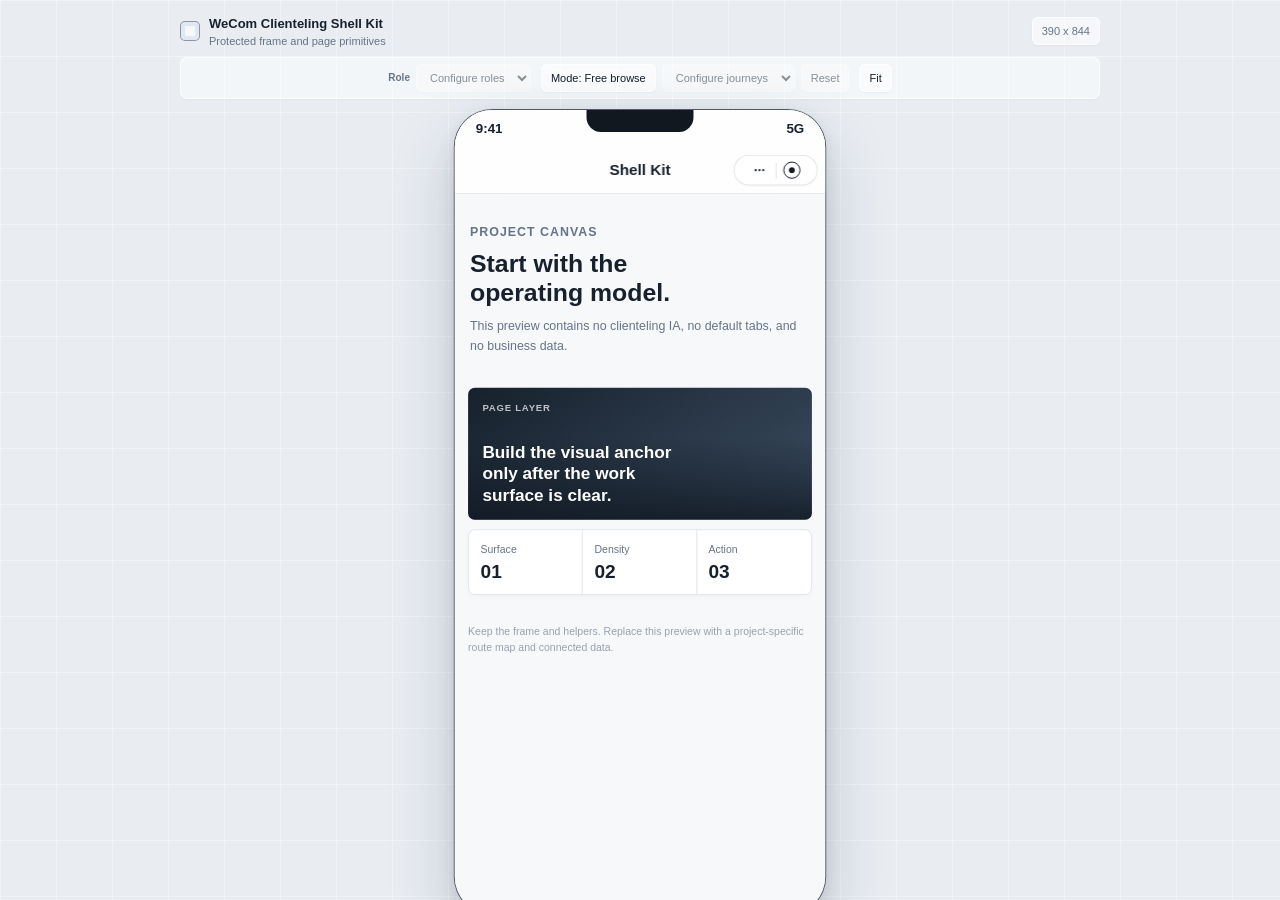
==== commit f7799875: "v3.1: Replace the fixed clienteling starter with a configurable shell kit and review controls." ====
--- a/assets/prototype-shell/index.html
+++ b/assets/prototype-shell/index.html
@@ -3,7 +3,7 @@
 <head>
   <meta charset="utf-8" />
   <meta name="viewport" content="width=device-width, initial-scale=1, viewport-fit=cover" />
-  <title>WeCom Clienteling Prototype Shell</title>
+  <title>WeCom Clienteling Shell Kit</title>
   <style>
     :root {
       --phone-w: 390px;
@@ -12,44 +12,53 @@
       --status-h: 38px;
       --tab-h: 64px;
       --desktop-phone-scale: 1;
-      --bg: #f5f6f4;
+      --stage: #e9edf2;
+      --stage-ink: #15202d;
+      --bg: #f7f8fa;
       --surface: #ffffff;
-      --surface-soft: #eef2ef;
-      --line: #dfe4df;
-      --line-strong: #bcc6bf;
-      --text: #1c211f;
-      --muted: #68726c;
-      --subtle: #8d9690;
-      --brand-primary: #4f6d63;
-      --brand-primary-strong: #304e45;
-      --brand-accent: #80653f;
+      --surface-raised: #ffffff;
+      --surface-soft: #f0f3f7;
+      --line: #e0e5eb;
+      --line-strong: #c8d0da;
+      --text: #17212d;
+      --muted: #667487;
+      --subtle: #97a2b0;
+      --brand-primary: #2357d6;
+      --brand-primary-strong: #183f9f;
+      --brand-accent: #b55d2a;
       --brand-on-primary: #ffffff;
-      --brand-danger: #9b3c30;
+      --brand-danger: #b42318;
       --brand: var(--brand-primary);
       --brand-strong: var(--brand-primary-strong);
       --accent: var(--brand-accent);
       --danger: var(--brand-danger);
-      --shadow: 0 18px 52px rgba(28, 33, 31, 0.16);
+      --shadow: 0 30px 70px rgba(28, 42, 58, .2), 0 6px 18px rgba(28, 42, 58, .1);
+      --hairline: rgba(23, 33, 45, .1);
       color-scheme: light;
       font-family: -apple-system, BlinkMacSystemFont, "SF Pro Display", "PingFang SC", "Microsoft YaHei", sans-serif;
     }
 
     * { box-sizing: border-box; }
-    html, body { margin: 0; min-height: 100%; background: #eef0ed; color: var(--text); }
+    html, body { min-height: 100%; margin: 0; background: var(--stage); color: var(--text); }
     button, input, select { font: inherit; }
     button { border: 0; background: transparent; color: inherit; cursor: pointer; }
-
+    svg { width: 1em; height: 1em; display: block; fill: none; stroke: currentColor; stroke-width: 1.8; stroke-linecap: round; stroke-linejoin: round; }
+
+    /* The external stage is deliberately quiet so the mini-program stays the focus. */
     .stage {
       min-height: 100vh;
-      height: 100vh;
-      padding: 18px 16px 12px;
+      height: 100dvh;
+      padding: 16px;
       display: flex;
       flex-direction: column;
       align-items: center;
-      gap: 8px;
+      gap: 10px;
       overflow: hidden;
-    }
-
+      background:
+        linear-gradient(90deg, rgba(255, 255, 255, .36) 1px, transparent 1px) 0 0 / 56px 56px,
+        linear-gradient(rgba(255, 255, 255, .36) 1px, transparent 1px) 0 0 / 56px 56px,
+        var(--stage);
+    }
     .stage-header, .stage-controls {
       width: min(920px, 100%);
       flex: 0 0 auto;
@@ -58,79 +67,68 @@
       justify-content: space-between;
       gap: 10px;
     }
-
-    .stage-title strong { display: block; font-size: 15px; line-height: 1.3; }
+    .stage-mark { display: flex; align-items: center; gap: 9px; min-width: 0; }
+    .stage-mark::before { content: ""; width: 18px; height: 18px; border: 1px solid rgba(21, 32, 45, .45); border-radius: 5px; background: rgba(255, 255, 255, .6); box-shadow: inset 0 0 0 4px rgba(35, 87, 214, .1); }
+    .stage-title strong { display: block; font-size: 13px; line-height: 1.3; letter-spacing: 0; }
     .stage-title span { display: block; margin-top: 2px; color: var(--muted); font-size: 11px; }
-
     .stage-controls {
-      padding: 7px;
-      border: 1px solid var(--line);
-      border-radius: 4px;
-      background: rgba(255, 255, 255, 0.82);
-      backdrop-filter: blur(14px);
+      justify-content: center;
       flex-wrap: wrap;
-    }
-
-    .control-group { display: flex; align-items: center; gap: 8px; min-width: 0; }
-    .control-label { color: var(--muted); font-size: 11px; white-space: nowrap; }
-    .select, .stage-btn {
-      height: 29px;
-      border: 1px solid var(--line-strong);
-      border-radius: 3px;
-      background: var(--surface);
-      color: var(--text);
+      padding: 6px;
+      border: 1px solid rgba(255, 255, 255, .72);
+      border-radius: 7px;
+      background: rgba(255, 255, 255, .48);
+      box-shadow: 0 1px 2px rgba(21, 32, 45, .035);
+    }
+    .control-group { min-width: 0; display: flex; align-items: center; gap: 6px; }
+    .control-label { color: var(--muted); font-size: 10px; font-weight: 700; white-space: nowrap; }
+    .stage-btn, .stage-status, .select {
+      min-height: 28px;
+      border: 1px solid rgba(255, 255, 255, .72);
+      border-radius: 6px;
+      background: rgba(255, 255, 255, .58);
+      box-shadow: 0 1px 2px rgba(21, 32, 45, .04);
+      color: var(--stage-ink);
       padding: 0 9px;
-      display: inline-flex;
-      align-items: center;
-      gap: 5px;
-      white-space: nowrap;
       font-size: 11px;
     }
-    .select:disabled, .stage-btn:disabled { opacity: .45; cursor: not-allowed; }
+    .select { min-width: 0; max-width: 138px; color: var(--stage-ink); outline: 0; }
+    .stage-btn:hover { border-color: var(--line-strong); background: var(--surface); }
+    .stage-btn:disabled, .select:disabled { opacity: .48; cursor: not-allowed; }
+    .stage-status { display: inline-flex; align-items: center; color: var(--muted); cursor: default; }
+    .review-entry { flex-wrap: wrap; }
+    .review-entry .stage-btn { display: inline-flex; align-items: center; gap: 4px; }
+    .review-entry svg { font-size: 13px; }
 
     .phone-wrap { position: relative; flex: 0 0 auto; width: var(--phone-w); height: var(--phone-h); min-height: 0; }
     .phone {
       position: absolute;
-      left: 50%;
-      top: 0;
-      width: var(--phone-w);
-      height: var(--phone-h);
+      left: 50%; top: 0;
+      width: var(--phone-w); height: var(--phone-h);
       transform: translateX(-50%) scale(var(--desktop-phone-scale));
       transform-origin: top center;
-      border: 1px solid #242926;
-      border-radius: 38px;
+      border: 1px solid rgba(18, 29, 42, .72);
+      border-radius: 40px;
+      overflow: hidden;
       background: var(--bg);
       box-shadow: var(--shadow);
-      overflow: hidden;
     }
     .phone::before {
       content: "";
       position: absolute;
       z-index: 16;
-      left: 50%;
-      top: 0;
-      width: 110px;
-      height: 22px;
+      left: 50%; top: 0;
+      width: 112px; height: 23px;
       transform: translateX(-50%);
-      border-radius: 0 0 14px 14px;
-      background: #111;
+      border-radius: 0 0 15px 15px;
+      background: #111820;
       pointer-events: none;
     }
-
-    .screen {
-      position: absolute;
-      inset: 0;
-      overflow: hidden;
-      border-radius: 38px;
-      background: var(--bg);
-    }
-
+    .screen { position: absolute; inset: 0; overflow: hidden; border-radius: 39px; background: var(--bg); }
     .statusbar {
       position: absolute;
       z-index: 15;
-      top: 0;
-      left: 0;
-      right: 0;
+      top: 0; left: 0; right: 0;
       height: var(--status-h);
       padding: 0 22px;
       display: flex;
@@ -138,1196 +136,389 @@
       justify-content: space-between;
       color: var(--text);
       font-size: 14px;
-      font-weight: 700;
+      font-weight: 760;
       pointer-events: none;
     }
-    .status-network { font-size: 14px; font-weight: 700; letter-spacing: 0; }
-
-    .app-page { position: relative; height: 100%; display: flex; flex-direction: column; background: var(--bg); overflow: hidden; }
-
+    .status-network { font-size: 14px; font-weight: 760; letter-spacing: 0; }
+
+    .app-page { position: relative; height: 100%; display: flex; flex-direction: column; overflow: hidden; background: var(--bg); }
     .wx-nav {
-      height: var(--top-h);
-      background: rgba(255, 255, 255, .96);
-      border-bottom: 1px solid var(--line);
       position: relative;
       z-index: 3;
       flex: 0 0 auto;
+      height: var(--top-h);
+      background: rgba(255, 255, 255, .86);
+      border-bottom: 1px solid var(--hairline);
+      backdrop-filter: blur(20px) saturate(130%);
     }
     .wx-nav-left {
       position: absolute;
-      left: 0;
-      top: var(--status-h);
-      width: 88px;
-      height: calc(var(--top-h) - var(--status-h));
-      padding: 0 0 0 24px;
+      z-index: 1;
+      top: var(--status-h); left: 0;
+      width: 72px; height: calc(var(--top-h) - var(--status-h));
       display: flex;
       align-items: center;
+      padding-left: 25px;
       color: var(--text);
-      z-index: 1;
-    }
-    .wx-nav-left::before {
-      content: "";
-      display: block;
-      width: 9px;
-      height: 9px;
-      border-left: 1.6px solid currentColor;
-      border-bottom: 1.6px solid currentColor;
-      transform: rotate(45deg);
-    }
+    }
+    .wx-nav-left::before { content: ""; width: 9px; height: 9px; border-left: 1.7px solid currentColor; border-bottom: 1.7px solid currentColor; transform: rotate(45deg); }
     .wx-nav-left.placeholder { visibility: hidden; }
     .wx-nav-title {
       position: absolute;
-      left: 50%;
-      top: var(--status-h);
-      width: calc(100% - 292px);
-      max-width: 190px;
+      top: var(--status-h); left: 50%;
+      width: calc(100% - 244px); max-width: 196px;
       height: calc(var(--top-h) - var(--status-h));
-      line-height: calc(var(--top-h) - var(--status-h));
       transform: translateX(-50%);
-      text-align: center;
-      font-size: 16px;
-      font-weight: 700;
+      overflow: hidden;
       color: var(--text);
-      white-space: nowrap;
-      overflow: hidden;
-      text-overflow: ellipsis;
+      font-size: 16px; line-height: calc(var(--top-h) - var(--status-h)); font-weight: 730;
+      letter-spacing: 0; text-align: center; text-overflow: ellipsis; white-space: nowrap;
       pointer-events: none;
     }
-    .wx-nav > .wx-capsule {
-      position: absolute;
-      right: 8px;
-      top: calc(var(--status-h) + (var(--top-h) - var(--status-h)) / 2);
-      transform: translateY(-50%);
-      z-index: 1;
-    }
+    .wx-nav > .wx-capsule { position: absolute; z-index: 1; right: 8px; top: calc(var(--status-h) + (var(--top-h) - var(--status-h)) / 2); transform: translateY(-50%); }
     .wx-capsule {
-      width: 88px;
-      height: 32px;
-      border: .5px solid rgba(0, 0, 0, .1);
-      border-radius: 16px;
-      background: #fff;
-      display: flex;
-      align-items: center;
+      width: 88px; height: 32px;
+      display: flex; align-items: center;
       padding: 0 10px;
-    }
-    .wx-capsule-dot, .wx-capsule-circle {
-      flex: 1;
-      height: 32px;
-      display: flex;
-      align-items: center;
-      justify-content: center;
-      position: relative;
-    }
-    .wx-capsule-dot::before {
-      content: "";
-      width: 12px;
-      height: 4px;
-      background: radial-gradient(circle 1.5px at 50% 50%, #000 100%, transparent 100%);
-      background-size: 4px 4px;
-      background-repeat: repeat-x;
-      background-position: 0 50%;
-    }
-    .wx-capsule-line { width: 1px; height: 18px; background: rgba(0, 0, 0, .1); flex-shrink: 0; }
-    .wx-capsule-circle::before {
-      content: "";
-      display: block;
-      width: 16px;
-      height: 16px;
-      border: 1.5px solid #000;
-      border-radius: 50%;
-    }
-    .wx-capsule-circle::after {
-      content: "";
-      position: absolute;
-      left: 50%;
-      top: 50%;
-      width: 6px;
-      height: 6px;
-      transform: translate(-50%, -50%);
-      border-radius: 50%;
-      background: #000;
-    }
-
-    .body {
-      position: relative;
-      flex: 1 1 auto;
-      min-height: 0;
-      overflow-y: auto;
-      overflow-x: hidden;
-      padding: 14px 14px calc(var(--tab-h) + env(safe-area-inset-bottom) + 18px);
-      scrollbar-width: none;
-    }
+      border: .5px solid rgba(23, 33, 45, .12); border-radius: 16px;
+      background: rgba(255, 255, 255, .84);
+      box-shadow: 0 1px 1px rgba(23, 33, 45, .03);
+    }
+    .wx-capsule-dot, .wx-capsule-circle { position: relative; flex: 1; height: 32px; display: grid; place-items: center; }
+    .wx-capsule-dot::before { content: ""; width: 12px; height: 4px; background: radial-gradient(circle 1.5px at 50% 50%, #111820 100%, transparent 100%); background-size: 4px 4px; background-repeat: repeat-x; }
+    .wx-capsule-line { width: 1px; height: 17px; flex-shrink: 0; background: rgba(23, 33, 45, .12); }
+    .wx-capsule-circle::before { content: ""; width: 16px; height: 16px; border: 1.5px solid #111820; border-radius: 50%; }
+    .wx-capsule-circle::after { content: ""; position: absolute; top: 50%; left: 50%; width: 6px; height: 6px; transform: translate(-50%, -50%); border-radius: 50%; background: #111820; }
+
+    .body { position: relative; flex: 1 1 auto; min-height: 0; overflow-y: auto; overflow-x: hidden; padding: 16px 14px calc(var(--tab-h) + env(safe-area-inset-bottom) + 18px); scrollbar-width: none; }
     .body::-webkit-scrollbar { display: none; }
     .body.no-tab { padding-bottom: calc(env(safe-area-inset-bottom) + 18px); }
-    .app-page.has-actions .body { padding-bottom: calc(var(--tab-h) + 88px + env(safe-area-inset-bottom)); }
-    .app-page.has-actions .body.no-tab { padding-bottom: calc(104px + env(safe-area-inset-bottom)); }
+    .app-page.has-actions .body { padding-bottom: calc(var(--tab-h) + 92px + env(safe-area-inset-bottom)); }
+    .app-page.has-actions .body.no-tab { padding-bottom: calc(108px + env(safe-area-inset-bottom)); }
 
     .tabbar {
       position: absolute;
-      left: 0;
-      right: 0;
-      bottom: 0;
       z-index: 24;
+      right: 0; bottom: 0; left: 0;
       min-height: var(--tab-h);
       padding-bottom: env(safe-area-inset-bottom);
-      border-top: 1px solid var(--line);
-      background: rgba(255, 255, 255, .96);
-      backdrop-filter: blur(16px);
       display: grid;
-      grid-template-columns: repeat(5, minmax(0, 1fr));
-    }
-    .tab {
-      min-width: 0;
-      display: grid;
-      place-items: center;
-      align-content: center;
-      gap: 4px;
-      color: var(--muted);
-      font-size: 11px;
-      font-weight: 700;
-    }
-    .tab.active { color: var(--brand); }
-    svg {
-      width: 1em;
-      height: 1em;
-      display: block;
-      stroke: currentColor;
-      stroke-width: 1.9;
-      stroke-linecap: round;
-      stroke-linejoin: round;
-      fill: none;
-    }
-    .tab .tab-ic { font-size: 22px; }
-    .tab.center .tab-ic {
-      width: 38px;
-      height: 38px;
-      border-radius: 8px;
-      display: grid;
-      place-items: center;
-      color: #fff;
-      background: var(--brand);
-      font-size: 20px;
-    }
-
-    .hero {
-      margin: -14px -14px 14px;
-      padding: 24px 18px 20px;
-      color: #fff;
-      background: linear-gradient(135deg, #5b6c61 0%, #315f6c 100%);
-    }
-    .hero-kicker { color: rgba(255,255,255,.76); font-size: 12px; font-weight: 700; }
-    .hero-main { display: flex; align-items: flex-end; justify-content: space-between; gap: 12px; margin-top: 8px; }
-    .hero h1 { margin: 0; font-size: 24px; line-height: 1.18; letter-spacing: 0; }
-    .role-chip { width: 48px; height: 48px; border-radius: 50%; display: grid; place-items: center; border: 1px solid rgba(255,255,255,.34); background: rgba(255,255,255,.18); font-weight: 800; }
-    .stat-row { margin-top: 18px; display: grid; grid-template-columns: repeat(3, 1fr); gap: 8px; }
-    .stat { min-width: 0; border-radius: 8px; padding: 12px 8px; background: rgba(255,255,255,.18); text-align: center; }
-    .stat strong { display: block; font-size: 21px; line-height: 1.2; }
-    .stat span { display: block; margin-top: 5px; font-size: 11px; color: rgba(255,255,255,.82); }
-
-    .section { margin-top: 14px; }
-    .section-head { display: flex; align-items: center; justify-content: space-between; gap: 12px; margin-bottom: 10px; }
-    .section-head h2 { margin: 0; color: var(--muted); font-size: 15px; line-height: 1.3; }
-    .section-link { color: var(--brand-strong); font-size: 13px; font-weight: 700; display: inline-flex; align-items: center; gap: 2px; white-space: nowrap; }
-    .meta, .small { color: var(--muted); font-size: 12px; line-height: 1.4; }
-    .card { border: 1px solid var(--line); border-radius: 8px; background: var(--surface); box-shadow: 0 1px 2px rgba(28,33,31,.04); }
-
-    .client-card {
-      padding: 14px;
-      display: grid;
-      grid-template-columns: 46px minmax(0, 1fr) auto;
-      gap: 12px;
-      align-items: start;
-      margin-bottom: 10px;
-      text-align: left;
-      width: 100%;
-    }
-    .avatar { width: 46px; height: 46px; border-radius: 50%; display: grid; place-items: center; color: #fff; background: var(--brand); font-weight: 800; }
-    .client-card h3, .task-card h3, .detail-title { margin: 0; font-size: 17px; line-height: 1.25; letter-spacing: 0; }
-    .badge-row { display: flex; flex-wrap: wrap; gap: 6px; margin-top: 8px; }
-    .badge {
-      min-height: 24px;
-      padding: 3px 8px;
-      border: 1px solid var(--line);
-      border-radius: 999px;
-      display: inline-flex;
-      align-items: center;
-      color: var(--brand-strong);
-      background: var(--surface-soft);
-      font-size: 12px;
-      font-weight: 700;
-      line-height: 1.2;
-    }
-
-    .toolbar { display: flex; gap: 8px; margin-bottom: 12px; }
-    .search {
-      flex: 1;
-      min-width: 0;
-      height: 38px;
-      border: 1px solid var(--line);
-      border-radius: 7px;
-      background: var(--surface);
-      display: flex;
-      align-items: center;
-      gap: 8px;
-      padding: 0 11px;
-      color: var(--muted);
-    }
+      grid-template-columns: repeat(var(--tab-count, 4), minmax(0, 1fr));
+      border-top: 1px solid var(--hairline);
+      background: rgba(255, 255, 255, .9);
+      backdrop-filter: blur(20px) saturate(130%);
+    }
+    .tab { min-width: 0; display: grid; place-items: center; align-content: center; gap: 4px; color: var(--muted); font-size: 10px; font-weight: 680; }
+    .tab.active { color: var(--brand-strong); }
+    .tab .tab-ic { position: relative; font-size: 20px; }
+    .tab.active .tab-ic::after { content: ""; position: absolute; bottom: -4px; left: 50%; width: 4px; height: 4px; transform: translateX(-50%); border-radius: 50%; background: currentColor; }
+    .tab.center .tab-ic { width: 37px; height: 37px; display: grid; place-items: center; border: 1px solid rgba(255, 255, 255, .48); border-radius: 9px; color: var(--brand-on-primary); background: var(--brand); box-shadow: 0 6px 14px color-mix(in srgb, var(--brand) 24%, transparent); }
+    .tab.center.active .tab-ic::after { display: none; }
+
+    /* Page primitives are optional starting points, not a prescribed information architecture. */
+    .page-stack { display: grid; gap: 14px; }
+    .section-kicker { display: flex; align-items: center; justify-content: space-between; gap: 12px; color: var(--muted); font-size: 11px; font-weight: 760; letter-spacing: 0; text-transform: uppercase; }
+    .section-kicker button, .inline-action { color: var(--brand-strong); font-size: 12px; font-weight: 720; }
+    .surface-panel { border: 1px solid var(--line); border-radius: 7px; background: var(--surface-raised); box-shadow: 0 2px 7px rgba(23, 33, 45, .025); }
+    .surface-panel.padded { padding: 14px; }
+    .split-note { display: grid; grid-template-columns: minmax(0, 1fr) auto; align-items: start; gap: 12px; padding: 13px 14px; }
+    .split-note strong { display: block; font-size: 15px; line-height: 1.35; }
+    .split-note p, .meta { margin: 4px 0 0; color: var(--muted); font-size: 12px; line-height: 1.5; }
+    .metric-strip { display: grid; grid-template-columns: repeat(var(--metric-count, 3), minmax(0, 1fr)); }
+    .metric { min-width: 0; padding: 13px 12px; border-right: 1px solid var(--line); }
+    .metric:last-child { border-right: 0; }
+    .metric strong { display: block; margin-top: 5px; font-size: 20px; line-height: 1.1; letter-spacing: 0; }
+    .metric span { display: block; color: var(--muted); font-size: 11px; line-height: 1.3; }
+    .compact-chip { display: inline-flex; align-items: center; min-height: 23px; padding: 3px 7px; border: 1px solid var(--line); border-radius: 999px; background: var(--surface-soft); color: var(--brand-strong); font-size: 11px; font-weight: 700; }
+    .toolbar { display: flex; gap: 8px; }
+    .search { flex: 1; min-width: 0; height: 38px; display: flex; align-items: center; gap: 8px; padding: 0 11px; border: 1px solid var(--line); border-radius: 7px; background: rgba(255, 255, 255, .72); color: var(--muted); }
     .search input { min-width: 0; flex: 1; border: 0; outline: 0; background: transparent; color: var(--text); font-size: 13px; }
-    .filter-btn, .icon-btn {
-      width: 38px;
-      height: 38px;
-      border: 1px solid var(--line);
-      border-radius: 7px;
-      background: var(--surface);
-      display: grid;
-      place-items: center;
-      color: var(--muted);
-    }
-    .tabs { display: flex; gap: 8px; overflow-x: auto; margin-bottom: 12px; scrollbar-width: none; }
-    .tabs::-webkit-scrollbar { display: none; }
-    .pill {
-      flex: 0 0 auto;
-      min-height: 32px;
-      border: 1px solid var(--line);
-      border-radius: 999px;
-      padding: 6px 12px;
-      background: var(--surface);
-      color: var(--muted);
-      font-size: 13px;
-      font-weight: 700;
-    }
-    .pill.active { border-color: var(--brand); color: var(--brand-strong); background: #edf4ef; }
-
-    .detail-head { padding: 14px; margin-bottom: 12px; }
-    .kv-grid { display: grid; grid-template-columns: 86px minmax(0, 1fr); gap: 8px 10px; margin-top: 12px; font-size: 12px; }
-    .kv-grid span:nth-child(odd) { color: var(--muted); }
-    .timeline { display: grid; gap: 10px; padding: 14px; }
-    .timeline-row { display: grid; grid-template-columns: 76px minmax(0, 1fr); gap: 8px; font-size: 12px; color: var(--muted); }
-    .timeline-row strong { color: var(--text); font-size: 13px; }
-
-    .task-card { padding: 14px; margin-bottom: 10px; text-align: left; width: 100%; }
-    .task-top { display: flex; justify-content: space-between; gap: 12px; align-items: flex-start; }
-    .progress { height: 6px; border-radius: 6px; overflow: hidden; background: var(--surface-soft); margin-top: 12px; }
-    .progress i { display: block; width: var(--p, 0%); height: 100%; background: var(--brand); }
-
-    .action-row { display: flex; gap: 10px; margin-top: 12px; }
-    .primary, .secondary {
-      min-height: 42px;
-      border-radius: 8px;
-      display: inline-flex;
-      justify-content: center;
-      align-items: center;
-      gap: 7px;
-      padding: 0 14px;
-      font-weight: 800;
-      font-size: 13px;
-    }
-    .primary { flex: 1; background: var(--brand); color: #fff; }
-    .secondary { background: var(--surface); border: 1px solid var(--line); color: var(--brand-strong); }
-    .disabled-note { padding: 11px 12px; border: 1px solid var(--line); border-radius: 8px; color: var(--muted); background: var(--surface-soft); font-size: 12px; line-height: 1.45; }
-
-    .filter-layout { display: grid; grid-template-columns: 96px minmax(0, 1fr); min-height: 420px; border: 1px solid var(--line); border-radius: 8px; overflow: hidden; background: var(--surface); }
-    .filter-side { background: var(--surface-soft); border-right: 1px solid var(--line); }
-    .filter-side button { width: 100%; min-height: 42px; padding: 0 10px; text-align: left; color: var(--muted); font-size: 12px; font-weight: 700; }
-    .filter-side button.active { color: var(--brand-strong); background: #fff; }
-    .filter-pane { padding: 12px; display: grid; align-content: start; gap: 8px; }
-    .filter-option { min-height: 38px; border: 1px solid var(--line); border-radius: 7px; padding: 0 10px; display: flex; align-items: center; justify-content: space-between; font-size: 13px; }
-    .filter-option.active { border-color: var(--brand); color: var(--brand-strong); background: #edf4ef; font-weight: 800; }
-    .sticky-actions {
-      position: absolute;
-      z-index: 26;
-      left: 0;
-      right: 0;
-      bottom: 0;
-      margin: 0;
-      padding: 12px 14px calc(12px + env(safe-area-inset-bottom));
-      border-top: 1px solid var(--line);
-      background: rgba(245, 246, 244, .94);
-      backdrop-filter: blur(16px);
-      display: flex;
-      gap: 10px;
-    }
+    .icon-btn, .filter-btn { width: 38px; height: 38px; display: grid; place-items: center; border: 1px solid var(--line); border-radius: 7px; background: var(--surface); color: var(--muted); }
+    .list-row { display: grid; grid-template-columns: auto minmax(0, 1fr) auto; gap: 11px; align-items: center; padding: 13px 14px; border-bottom: 1px solid var(--line); text-align: left; width: 100%; }
+    .list-row:last-child { border-bottom: 0; }
+    .row-mark { width: 30px; height: 30px; display: grid; place-items: center; border: 1px solid var(--line); border-radius: 6px; color: var(--brand-strong); background: var(--surface-soft); }
+    .row-copy { min-width: 0; }
+    .row-copy strong { display: block; overflow: hidden; font-size: 13px; line-height: 1.35; text-overflow: ellipsis; white-space: nowrap; }
+    .row-copy span { display: block; overflow: hidden; margin-top: 3px; color: var(--muted); font-size: 11px; text-overflow: ellipsis; white-space: nowrap; }
+    .row-meta { color: var(--subtle); font-size: 11px; white-space: nowrap; }
+    .media-frame { min-height: 116px; overflow: hidden; position: relative; border-radius: 7px; background: linear-gradient(145deg, #17212d, #3b4c60); color: #fff; }
+    .media-frame::after { content: ""; position: absolute; inset: 0; background: linear-gradient(180deg, transparent 38%, rgba(13, 21, 30, .76)); pointer-events: none; }
+    .media-frame > * { position: relative; z-index: 1; }
+    .primary, .secondary { min-height: 42px; padding: 0 14px; display: inline-flex; align-items: center; justify-content: center; gap: 7px; border-radius: 7px; font-size: 13px; font-weight: 760; }
+    .primary { flex: 1; background: var(--brand); color: var(--brand-on-primary); box-shadow: 0 6px 14px color-mix(in srgb, var(--brand) 20%, transparent); }
+    .secondary { border: 1px solid var(--line); background: var(--surface); color: var(--brand-strong); }
+    .sticky-actions { position: absolute; z-index: 26; right: 0; bottom: 0; left: 0; display: flex; gap: 10px; margin: 0; padding: 12px 14px calc(12px + env(safe-area-inset-bottom)); border-top: 1px solid var(--hairline); background: rgba(247, 248, 250, .9); backdrop-filter: blur(20px); }
     .app-page.has-tabbar .sticky-actions { bottom: var(--tab-h); }
 
-    .appt-row {
-      padding: 13px;
-      display: grid;
-      grid-template-columns: 62px minmax(0, 1fr) auto;
-      gap: 10px;
-      align-items: start;
-      margin-bottom: 10px;
-      text-align: left;
-      width: 100%;
-    }
-    .time { color: var(--brand-strong); font-weight: 800; font-size: 13px; }
-    .metric-grid { display: grid; grid-template-columns: repeat(2, minmax(0, 1fr)); gap: 10px; }
-    .metric-card { padding: 13px; }
-    .metric-card strong { display: block; margin-top: 6px; font-size: 21px; line-height: 1.2; }
-
-    .manager-period-row { display: flex; align-items: center; justify-content: space-between; gap: 12px; margin-bottom: 12px; }
-    .manager-period-copy { min-width: 0; }
-    .manager-period-label { color: var(--muted); font-size: 11px; font-weight: 800; }
-    .manager-period-meta { margin-top: 3px; color: var(--subtle); font-size: 11px; white-space: nowrap; overflow: hidden; text-overflow: ellipsis; }
-    .manager-period-pills { flex: 0 0 auto; display: flex; gap: 3px; padding: 3px; border-radius: 999px; background: var(--surface-soft); }
-    .manager-period-pills button { min-width: 34px; height: 24px; border-radius: 999px; color: var(--muted); font-size: 11px; font-weight: 800; }
-    .manager-period-pills button.active { background: var(--text); color: #fff; }
-    .manager-card { padding: 14px; margin-bottom: 10px; }
-    .manager-card-head { display: flex; align-items: flex-start; justify-content: space-between; gap: 10px; margin-bottom: 11px; }
-    .manager-card-title { font-size: 15px; font-weight: 800; }
-    .manager-card-meta { color: var(--subtle); font-size: 11px; white-space: nowrap; }
-    .manager-split { display: grid; grid-template-columns: 90px minmax(0, 1fr); gap: 12px; align-items: center; }
-    .manager-ring { --pdeg: 0deg; width: 76px; height: 76px; border-radius: 50%; display: grid; place-items: center; background: conic-gradient(var(--brand) var(--pdeg), var(--surface-soft) 0); position: relative; }
-    .manager-ring::after { content: ""; position: absolute; inset: 11px; border-radius: 50%; background: var(--surface); }
-    .manager-ring strong { position: relative; z-index: 1; font-size: 18px; line-height: 1; }
-    .manager-ring-note { margin-top: 6px; color: var(--subtle); font-size: 10px; text-align: center; line-height: 1.25; }
-    .manager-mini-list { display: grid; gap: 7px; }
-    .manager-mini-row { display: flex; align-items: center; justify-content: space-between; gap: 10px; padding-bottom: 7px; border-bottom: 1px solid var(--line); color: var(--muted); font-size: 12px; }
-    .manager-mini-row:last-child { border-bottom: 0; padding-bottom: 0; }
-    .manager-mini-row strong { color: var(--text); font-size: 13px; }
-    .manager-pair-grid { display: grid; grid-template-columns: repeat(2, minmax(0, 1fr)); margin-top: 12px; border-top: 1px solid var(--line); }
-    .manager-pair { padding: 10px 8px 0; border-right: 1px solid var(--line); text-align: center; }
-    .manager-pair:last-child { border-right: 0; }
-    .manager-pair strong { display: block; font-size: 16px; }
-    .manager-pair span { display: block; margin-top: 4px; color: var(--subtle); font-size: 10px; line-height: 1.25; }
-    .staff-entry { width: 100%; min-height: 70px; margin-top: 2px; border-radius: 8px; padding: 14px; background: var(--text); color: #fff; text-align: left; display: flex; align-items: center; justify-content: space-between; gap: 12px; }
-    .staff-entry span { display: block; margin-top: 4px; color: rgba(255,255,255,.68); font-size: 11px; line-height: 1.35; }
-    .staff-entry svg { flex: 0 0 auto; width: 18px; height: 18px; }
-    .staff-tabs { display: flex; gap: 8px; overflow-x: auto; margin: -2px -14px 12px; padding: 0 14px 10px; border-bottom: 1px solid var(--line); scrollbar-width: none; }
-    .staff-tabs::-webkit-scrollbar { display: none; }
-    .staff-tabs button { flex: 0 0 auto; height: 32px; border: 1px solid var(--line); border-radius: 999px; padding: 0 12px; color: var(--muted); background: var(--surface); font-size: 12px; font-weight: 800; }
-    .staff-tabs button.active { border-color: var(--text); background: var(--text); color: #fff; }
-    .staff-board { display: grid; gap: 10px; }
-    .staff-section { padding: 14px; }
-    .staff-section-head { display: flex; align-items: baseline; justify-content: space-between; gap: 10px; margin-bottom: 12px; }
-    .staff-section-head b { font-size: 15px; }
-    .staff-section-head span { color: var(--subtle); font-size: 10px; font-weight: 800; text-transform: uppercase; }
-    .staff-sales-grid { display: grid; grid-template-columns: 1fr 1fr; gap: 8px; }
-    .staff-primary { min-height: 118px; padding: 12px; border: 1px solid var(--line); border-radius: 8px; background: #fff; }
-    .staff-primary-label { color: var(--subtle); font-size: 10px; font-weight: 800; }
-    .staff-primary-main { display: flex; align-items: center; gap: 10px; margin-top: 10px; }
-    .staff-primary-main .manager-ring { width: 62px; height: 62px; }
-    .staff-primary-main .manager-ring::after { inset: 9px; }
-    .staff-value strong { display: block; font-size: 16px; line-height: 1.15; white-space: nowrap; }
-    .staff-value span { display: block; margin-top: 5px; color: var(--muted); font-size: 10px; line-height: 1.3; }
-    .staff-mini-grid { display: grid; grid-template-columns: repeat(3, 1fr); gap: 8px; margin-top: 8px; }
-    .staff-mini { padding: 10px 8px; border: 1px solid var(--line); border-radius: 8px; background: #fff; }
-    .staff-mini strong { display: block; font-size: 14px; }
-    .staff-mini span { display: block; margin-top: 4px; color: var(--subtle); font-size: 10px; }
-    .staff-progress-grid { display: grid; grid-template-columns: repeat(3, 1fr); border: 1px solid var(--line); border-radius: 8px; overflow: hidden; }
-    .staff-progress-tile { min-width: 0; padding: 11px 8px; border-right: 1px solid var(--line); background: #fff; }
-    .staff-progress-tile:last-child { border-right: 0; }
-    .staff-progress-tile span { display: block; color: var(--subtle); font-size: 10px; line-height: 1.2; }
-    .staff-progress-tile strong { display: block; margin-top: 5px; font-size: 15px; }
-    .staff-progress-track { height: 5px; border-radius: 999px; background: var(--surface-soft); margin: 8px 0 6px; overflow: hidden; }
-    .staff-progress-track i { display: block; height: 100%; width: var(--p, 0%); background: var(--brand); }
-    .staff-data-layout { display: grid; grid-template-columns: minmax(0, 1fr) 92px; gap: 10px; }
-    .staff-data-list { border-top: 1px solid var(--line); }
-    .staff-data-row { min-height: 34px; border-bottom: 1px solid var(--line); display: flex; align-items: center; justify-content: space-between; gap: 8px; color: var(--muted); font-size: 12px; }
-    .staff-data-row strong { color: var(--text); font-size: 13px; }
-    .staff-focus-card { border: 1px solid var(--line); border-radius: 8px; display: grid; place-items: center; align-content: center; text-align: center; background: var(--surface-soft); padding: 10px; }
-    .staff-focus-card strong { font-size: 22px; }
-    .staff-focus-card span { margin-top: 4px; color: var(--muted); font-size: 10px; line-height: 1.3; }
-    .staff-operation-grid { display: grid; grid-template-columns: 1fr 1.3fr; border: 1px solid var(--line); border-radius: 8px; overflow: hidden; }
-    .staff-task-block, .staff-wecom-block { padding: 12px; background: #fff; }
-    .staff-task-block { border-right: 1px solid var(--line); }
-    .staff-block-label { color: var(--subtle); font-size: 10px; font-weight: 800; }
-    .staff-task-content { display: flex; align-items: center; gap: 10px; margin-top: 11px; }
-    .staff-task-content .manager-ring { width: 58px; height: 58px; }
-    .staff-task-content .manager-ring::after { inset: 9px; }
-    .staff-task-list { display: grid; gap: 7px; flex: 1; min-width: 0; }
-    .staff-task-list div, .staff-wecom-grid div { display: flex; justify-content: space-between; gap: 5px; color: var(--muted); font-size: 10px; }
-    .staff-task-list strong, .staff-wecom-grid strong { color: var(--text); font-size: 13px; }
-    .staff-wecom-grid { display: grid; gap: 7px; margin-top: 11px; }
-
-    .tool-mask { position: absolute; inset: 0; z-index: 28; background: rgba(0,0,0,.16); }
-    .tool-panel {
-      position: absolute;
-      left: 12px;
-      right: 12px;
-      bottom: calc(var(--tab-h) + 12px);
-      z-index: 29;
-      border: 1px solid var(--line);
-      border-radius: 8px;
-      background: #fff;
-      padding: 12px;
-      box-shadow: 0 12px 30px rgba(28,33,31,.18);
-    }
-    .tool-grid { display: grid; grid-template-columns: repeat(3, 1fr); gap: 8px; margin-top: 10px; }
-    .tool-cell { min-height: 68px; border: 1px solid var(--line); border-radius: 8px; display: grid; place-items: center; align-content: center; gap: 6px; color: var(--brand-strong); font-size: 12px; font-weight: 800; }
-    .tool-cell svg { width: 20px; height: 20px; stroke: currentColor; fill: none; stroke-width: 1.9; }
-
-    .journey-hud {
-      position: absolute;
-      z-index: 30;
-      left: 12px;
-      right: 12px;
-      bottom: calc(var(--tab-h) + 10px);
-      border: 1px solid rgba(255,255,255,.18);
-      border-radius: 8px;
-      background: rgba(20, 24, 22, .96);
-      color: #fff;
-      padding: 10px 11px;
-      box-shadow: 0 10px 30px rgba(28,33,31,.16);
-      display: none;
-    }
+    .journey-hud { position: absolute; z-index: 30; right: 12px; bottom: calc(var(--tab-h) + 10px); left: 12px; display: none; padding: 10px 11px; border: 1px solid rgba(255, 255, 255, .18); border-radius: 7px; background: rgba(23, 33, 45, .94); box-shadow: 0 10px 30px rgba(23, 33, 45, .18); color: #fff; }
     .journey-hud.active { display: block; }
     .journey-hud strong { display: block; font-size: 12px; }
-    .journey-hud span { display: block; margin-top: 4px; color: rgba(255,255,255,.78); font-size: 12px; line-height: 1.35; }
+    .journey-hud span { display: block; margin-top: 4px; color: rgba(255, 255, 255, .76); font-size: 12px; line-height: 1.4; }
     .journey-hud .hud-actions { display: flex; gap: 6px; margin-top: 9px; }
-    .journey-hud button { height: 28px; border: 1px solid rgba(255,255,255,.5); color: #fff; padding: 0 9px; font-size: 11px; }
-    .journey-hud button.primary-hud { background: #fff; color: #111; border-color: #fff; }
-
-    .native-exec { min-height: 100%; background: #eef1f5; color: #111; display: flex; flex-direction: column; }
-    .native-head {
-      height: 88px;
-      display: grid;
-      grid-template-columns: 72px 1fr 72px;
-      align-items: end;
-      padding: 0 14px 16px;
-      border-bottom: 1px solid #e3e7ed;
-      background: #f5f7fa;
-    }
-    .native-head button { color: #111; font-size: 16px; text-align: left; }
-    .native-head-title { text-align: center; font-weight: 800; font-size: 18px; }
-    .native-content { padding: 18px 16px 12px; display: grid; gap: 16px; }
-    .native-recipient, .native-message-card {
-      width: 100%;
-      border: 0;
-      border-radius: 8px;
-      background: #fff;
-      padding: 15px 16px;
-    }
-    .native-recipient { min-height: 52px; display: flex; align-items: center; justify-content: space-between; font-size: 16px; }
-    .native-recipient span:last-child { color: #8a8f99; }
-    .native-label-row { display: flex; align-items: center; justify-content: space-between; padding: 0 1px; font-size: 13px; color: #8a8f99; }
-    .native-link { color: #2f80ed; font-size: 14px; }
-    .native-message-card { min-height: 280px; display: flex; flex-direction: column; }
-    .native-message-text { flex: 1; min-height: 190px; font-size: 17px; line-height: 1.62; color: #161a1d; }
-    .native-attachment { border-top: 1px solid #eceff3; padding-top: 12px; display: flex; align-items: center; justify-content: space-between; gap: 12px; }
-    .native-asset { min-width: 0; display: grid; grid-template-columns: 42px minmax(0,1fr) auto; gap: 10px; align-items: center; }
-    .native-brand-tile { width: 42px; height: 42px; border-radius: 3px; background: #fff; border: 1px solid #eef0f3; display: grid; place-items: center; color: #111; font-size: 13px; font-weight: 800; }
-    .native-asset-title { color: #9aa0aa; overflow: hidden; white-space: nowrap; text-overflow: ellipsis; }
-    .native-chain { color: #9aa0aa; font-size: 18px; }
-    .native-add { width: 38px; height: 38px; border-radius: 6px; display: grid; place-items: center; background: #f5f6fa; color: #8a8f99; font-size: 24px; }
-    .native-send-wrap { display: flex; justify-content: center; padding-top: 28px; }
-    .native-primary { width: 168px; height: 44px; border-radius: 6px; background: #2f80ed; color: #fff; font-weight: 800; font-size: 16px; }
-    .native-note { margin-top: auto; padding: 12px 12px 22px; color: #9aa0aa; font-size: 12px; text-align: center; }
-
-    .toast {
-      position: absolute;
-      z-index: 60;
-      left: 50%;
-      bottom: calc(var(--tab-h) + 26px);
-      transform: translateX(-50%);
-      max-width: 280px;
-      padding: 9px 12px;
-      border-radius: 7px;
-      background: rgba(20,24,22,.9);
-      color: #fff;
-      font-size: 12px;
-      line-height: 1.4;
-      text-align: center;
-    }
-
-    body.mobile { background: var(--bg); }
-    body.mobile .stage { min-height: 100dvh; padding: 0; display: block; }
-    body.mobile .stage-header, body.mobile .stage-controls { display: none; }
-    body.mobile .phone-wrap { display: block; width: 100vw; height: 100dvh; min-height: 100dvh; }
-    body.mobile .phone {
-      position: relative;
-      left: auto;
-      top: auto;
-      width: 100vw;
-      height: 100dvh;
-      transform: none;
-      border: 0;
-      border-radius: 0;
-      box-shadow: none;
-    }
-    body.mobile .phone::before, body.mobile .statusbar { display: none; }
-    body.mobile .screen { border-radius: 0; }
-
-    @media (max-width: 740px) {
-      body:not(.desktop) .stage { min-height: 100dvh; padding: 0; display: block; }
-      body:not(.desktop) .stage-header, body:not(.desktop) .stage-controls { display: none; }
-      body:not(.desktop) .phone-wrap { display: block; width: 100vw; height: 100dvh; min-height: 100dvh; }
-      body:not(.desktop) .phone {
-        position: relative;
-        left: auto;
-        top: auto;
-        width: 100vw;
-        height: 100dvh;
-        transform: none;
-        border: 0;
-        border-radius: 0;
-        box-shadow: none;
-      }
-      body:not(.desktop) .phone::before, body:not(.desktop) .statusbar { display: none; }
-      body:not(.desktop) .screen { border-radius: 0; }
+    .journey-hud button { min-height: 28px; padding: 0 9px; border: 1px solid rgba(255, 255, 255, .5); border-radius: 5px; color: #fff; font-size: 11px; }
+    .journey-hud .primary-hud { border-color: #fff; background: #fff; color: #17212d; }
+
+    /* Native WeCom handoffs stay separate from branded page primitives. */
+    .native-send-wrap { min-height: 100%; background: #f6f6f6; }
+    .native-brand-tile { display: flex; align-items: center; gap: 10px; padding: 13px; border: 1px solid #e7e7e7; border-radius: 6px; background: #fff; color: #303030; }
+    .native-brand-tile::before { content: ""; width: 28px; height: 28px; border-radius: 4px; background: #07c160; }
+
+    .kit-intro { padding: 4px 2px 2px; }
+    .kit-eyebrow { margin: 0; color: var(--brand-strong); font-size: 10px; font-weight: 800; letter-spacing: .08em; }
+    .kit-intro h1 { max-width: 260px; margin: 9px 0 0; font-size: 26px; line-height: 1.14; letter-spacing: 0; }
+    .kit-intro p { margin: 10px 0 0; color: var(--muted); font-size: 13px; line-height: 1.55; }
+    .kit-sample { margin-top: 18px; }
+    .kit-sample .media-frame { padding: 15px; }
+    .kit-sample .media-frame span { display: block; color: rgba(255, 255, 255, .72); font-size: 10px; font-weight: 750; letter-spacing: .08em; }
+    .kit-sample .media-frame strong { display: block; max-width: 210px; margin-top: 30px; font-size: 18px; line-height: 1.25; }
+    .kit-sample .surface-panel { margin-top: 10px; }
+    .kit-hint { margin-top: 16px; color: var(--subtle); font-size: 11px; line-height: 1.5; }
+
+    @media (max-width: 620px), (max-height: 760px) {
+      body.mobile { background: var(--bg); }
+      body.mobile .stage { min-height: 100dvh; height: 100dvh; padding: 0; display: block; background: var(--bg); }
+      body.mobile .stage-header, body.mobile .stage-controls { display: none; }
+      body.mobile .phone-wrap { width: 100%; height: 100dvh; }
+      body.mobile .phone { position: fixed; inset: 0; width: 100%; height: 100dvh; transform: none; border: 0; border-radius: 0; box-shadow: none; }
+      body.mobile .phone::before { display: none; }
+      body.mobile .screen { border-radius: 0; }
     }
   </style>
 </head>
 <body>
-  <main class="stage">
+  <main class="stage" data-shell-kit="wecom-clienteling-v3">
     <header class="stage-header">
-      <div class="stage-title">
-        <strong>WeCom Clienteling Prototype Shell</strong>
-        <span>Responsive mini-program frame, business-role switching, journeys, and native page handoff.</span>
+      <div class="stage-mark">
+        <div class="stage-title">
+          <strong>WeCom Clienteling Shell Kit</strong>
+          <span>Protected frame and page primitives</span>
+        </div>
       </div>
+      <span class="stage-status">390 x 844</span>
     </header>
-
-    <section class="stage-controls" aria-label="Prototype review controls">
-      <div class="control-group">
-        <span class="control-label">角色</span>
-        <select class="select" id="roleSelect" aria-label="业务角色选择"></select>
-      </div>
-      <div class="control-group">
-        <button class="stage-btn" id="modeBtn" type="button"></button>
-        <select class="select" id="journeySelect" aria-label="Journey 选择"></select>
-        <button class="stage-btn" id="resetJourneyBtn" type="button">重置</button>
-      </div>
-      <div class="control-group">
-        <span class="control-label">入口</span>
-        <button class="stage-btn" type="button" data-route="home"><span data-icon="home"></span>首页</button>
-        <button class="stage-btn" type="button" data-route="clients"><span data-icon="users"></span>客户</button>
-        <button class="stage-btn" type="button" data-route="tasks"><span data-icon="list"></span>任务</button>
-        <button class="stage-btn" type="button" data-route="appointment"><span data-icon="calendar"></span>预约</button>
-      </div>
-    </section>
-
+    <section class="stage-controls" id="stageControls" aria-label="Prototype review controls"></section>
     <div class="phone-wrap">
-      <section class="phone" aria-label="WeCom mini-program prototype">
-        <div class="statusbar">
-          <span>9:41</span>
-          <span class="status-network">5G</span>
+      <section class="phone">
+        <div class="screen">
+          <div class="statusbar"><span>9:41</span><span class="status-network">5G</span></div>
+          <div id="app"></div>
         </div>
-        <div id="app" class="screen"></div>
       </section>
     </div>
   </main>
 
   <script>
-    const params = new URLSearchParams(location.search);
-    const PROJECT = {
-      appTitle: "Clienteling",
-      frontlineTerm: params.get("term") || "顾问",
-      roleLabels: {
-        frontline: "顾问视角",
-        manager: "店长视角",
-        hq: "总部视角"
-      }
+    /*
+     * This file is a shell kit, not a client project or a reusable home-page template.
+     * Preserve the frame/helpers. Replace renderKitPreview with project data, routes, pages,
+     * navigation, and interactions before delivering a prototype.
+     */
+    const shellState = { route: "kit", activeTab: "", tabs: [] };
+    const kitReviewConfig = {
+      labels: {
+        role: "Role",
+        mode: "Mode",
+        entry: "Entry",
+        browse: "Free browse",
+        journey: "Journey demo",
+        chooseJourney: "Configure journeys",
+        configureRole: "Configure roles",
+        reset: "Reset"
+      },
+      roles: [],
+      activeRole: "",
+      mode: "browse",
+      journeys: [],
+      activeJourney: "",
+      entries: []
     };
-
-    const state = {
-      route: location.hash.replace("#", "") || "home",
-      role: params.get("role") || "frontline",
-      journeyMode: false,
-      activeJourney: "",
-      journeyStep: 0,
-      previousRoute: "home",
-      query: "",
-      clientScope: "all",
-      taskType: "all",
-      selectedClient: "c1",
-      selectedTask: "t1",
-      managerPeriod: "month",
-      selectedStaff: "s1",
-      filterCategory: "level",
-      filters: { level: "all", lifecycle: "all", contact: "all" },
-      toast: ""
-    };
-
-    const roles = ["frontline", "manager", "hq"];
-
-    const customers = [
-      { id: "c1", name: "王思琦", level: "高价值客户", lifecycle: "生日关怀", contact: "已添加企微", owner: "门店顾问", amount: "近30日消费 ¥12k", last: "上次触达 7/10", next: "生日关怀 + 专属邀约", due: "截止 7/14", preference: "偏好新品预览与到店体验" },
-      { id: "c2", name: "陈晓晓", level: "潜力客户", lifecycle: "复购唤醒", contact: "已添加企微", owner: "门店顾问", amount: "历史消费 ¥24k", last: "90 天未购", next: "复购唤醒 + 新品推荐", due: "截止 7/18", preference: "关注护肤套组与礼赠活动" },
-      { id: "c3", name: "林嘉怡", level: "新客", lifecycle: "入会欢迎", contact: "待补充偏好", owner: "门店顾问", amount: "首单 ¥1.8k", last: "入会 3 天", next: "欢迎触达 + 偏好补充", due: "今日", preference: "待确认偏好" },
-      { id: "c4", name: "周安然", level: "普通客户", lifecycle: "待注册", contact: "企微好友未注册", owner: "门店顾问", amount: "暂无消费", last: "昨日添加", next: "发送注册邀请", due: "今日", preference: "从企微添加进入" }
-    ];
-
-    const tasks = [
-      { id: "t1", type: "native", source: "总部活动", title: "高价值客户复购提醒", detail: "18 位客户 · 话术与素材已就绪", progress: 30, targetIds: ["c1", "c2"], action: "进入企微群发", due: "今日" },
-      { id: "t2", type: "moments", source: "新品内容", title: "重点单品内容发布", detail: "推荐文案 + 3 张素材已就绪", progress: 0, targetIds: [], action: "查看素材", due: "今日" },
-      { id: "t3", type: "1v1", source: "门店任务", title: "预约到店确认", detail: "6 位客户 · 需确认时间与顾问", progress: 67, targetIds: ["c3"], action: "处理", due: "今日" }
-    ];
-
-    const appointments = [
-      { id: "a1", time: "10:30", customerId: "c1", service: "到店体验", owner: "门店顾问", status: "待确认", note: "需发送确认信息" },
-      { id: "a2", time: "14:00", customerId: "c2", service: "新品咨询", owner: "门店顾问", status: "已确认", note: "已同步门店资源" },
-      { id: "a3", time: "16:30", customerId: "c3", service: "入会欢迎", owner: "门店顾问", status: "待回填", note: "完成后记录偏好" }
-    ];
-
-    const managerPeriods = ["today", "week", "month", "year"];
-    const managerMetrics = {
-      today: {
-        sales: "¥42.8k", target: 82, dailySales: "¥42.8k", orders: 12, basket: "¥3,567", unit: "1.7",
-        newCustomers: 9, newRate: 75, returning: 18, returnRate: 64,
-        arrived: 6, conversion: 50, contribution: "¥26.8k", coming: 11,
-        completed: 42, completion: 72, toComplete: 16,
-        contacts: 28, binding: 61, lost: 3, outreach: 146, reply: "38%"
-      },
-      week: {
-        sales: "¥156k", target: 71, dailySales: "¥31.2k", orders: 43, basket: "¥3,628", unit: "1.6",
-        newCustomers: 31, newRate: 69, returning: 74, returnRate: 66,
-        arrived: 23, conversion: 48, contribution: "¥82k", coming: 36,
-        completed: 156, completion: 76, toComplete: 49,
-        contacts: 102, binding: 63, lost: 9, outreach: 512, reply: "41%"
-      },
-      month: {
-        sales: "¥386k", target: 68, dailySales: "¥27.6k", orders: 86, basket: "¥4,488", unit: "1.5",
-        newCustomers: 58, newRate: 72, returning: 200, returnRate: 72,
-        arrived: 58, conversion: 46, contribution: "¥118k", coming: 42,
-        completed: 336, completion: 84, toComplete: 64,
-        contacts: 186, binding: 67, lost: 17, outreach: 1236, reply: "43%"
-      },
-      year: {
-        sales: "¥3.18m", target: 78, dailySales: "¥17.6k", orders: 924, basket: "¥3,442", unit: "1.6",
-        newCustomers: 692, newRate: 81, returning: 1864, returnRate: 74,
-        arrived: 648, conversion: 49, contribution: "¥1.24m", coming: 76,
-        completed: 3842, completion: 87, toComplete: 572,
-        contacts: 2148, binding: 69, lost: 126, outreach: 12860, reply: "45%"
-      }
-    };
-
-    const staffPerformanceRows = [
-      { id: "s1", name: "林夏", scope: "门店 A", sales: 96000, target: 78, orders: 18, basket: "¥5,333", unit: "1.8", newCustomers: 12, newRate: 82, returning: 42, returnRate: 76, binding: 68, arrived: 8, conversion: 54, contribution: "¥41k", coming: 6, tasks: 82, completed: 72, contacts: 28, lost: 2, outreach: 146, reply: "46%" },
-      { id: "s2", name: "周岚", scope: "门店 A", sales: 84000, target: 69, orders: 16, basket: "¥5,250", unit: "1.6", newCustomers: 10, newRate: 74, returning: 36, returnRate: 70, binding: 62, arrived: 7, conversion: 48, contribution: "¥35k", coming: 7, tasks: 76, completed: 64, contacts: 24, lost: 3, outreach: 132, reply: "41%" },
-      { id: "s3", name: "许宁", scope: "门店 B", sales: 72000, target: 63, orders: 14, basket: "¥5,143", unit: "1.7", newCustomers: 8, newRate: 68, returning: 34, returnRate: 66, binding: 64, arrived: 6, conversion: 46, contribution: "¥31k", coming: 5, tasks: 68, completed: 59, contacts: 22, lost: 1, outreach: 118, reply: "39%" },
-      { id: "s4", name: "何乐", scope: "门店 B", sales: 65000, target: 58, orders: 13, basket: "¥5,000", unit: "1.5", newCustomers: 7, newRate: 62, returning: 31, returnRate: 61, binding: 58, arrived: 5, conversion: 42, contribution: "¥24k", coming: 4, tasks: 64, completed: 51, contacts: 18, lost: 2, outreach: 96, reply: "35%" }
-    ];
-
-    const journeys = {
-      daily: { name: "每日工作台", role: "frontline", steps: [
-        { route: "home", title: "查看今日重点", note: "首页只承载今日任务、重点客户和预约摘要。" },
-        { route: "taskDetail", task: "t1", title: "进入任务详情", note: "任务详情展示渠道、客户目标、素材状态和结果回填。" }
-      ] },
-      client: { name: "客户查找与 C360", role: "frontline", steps: [
-        { route: "clients", title: "搜索与筛选客户", note: "客户列表包含可操作搜索、筛选和客户卡片入口。" },
-        { route: "c360", client: "c1", title: "查看客户详情", note: "C360 展示客户状态、最近互动、任务和可执行动作。" }
-      ] },
-      native: { name: "企微原生群发", role: "frontline", steps: [
-        { route: "taskDetail", task: "t1", title: "从任务进入原生页", note: "原生群发只能从任务详情等业务触点进入。" },
-        { route: "nativeBroadcast", task: "t1", title: "复刻新建群发", note: "原生页隐藏小程序 tabbar，并保留发送对象、内容、附件和频控说明。" }
-      ] }
-    };
-
-    const tabs = [
-      ["home", "首页", "home"],
-      ["clients", "客户", "users"],
-      ["__tool", "快捷", "plus"],
-      ["tasks", "任务", "list"],
-      ["appointment", "预约", "calendar"]
-    ];
+    let reviewConfig = { ...kitReviewConfig };
 
     function icon(name) {
       const paths = {
-        home: '<path d="M3 10.5 12 3l9 7.5"/><path d="M5 9.5V21h14V9.5"/><path d="M9 21v-6h6v6"/>',
-        users: '<path d="M16 21v-2a4 4 0 0 0-4-4H6a4 4 0 0 0-4 4v2"/><circle cx="9" cy="7" r="4"/><path d="M22 21v-2a4 4 0 0 0-3-3.87"/><path d="M16 3.13a4 4 0 0 1 0 7.75"/>',
-        list: '<path d="M8 6h13"/><path d="M8 12h13"/><path d="M8 18h13"/><path d="M3 6h.01"/><path d="M3 12h.01"/><path d="M3 18h.01"/>',
-        calendar: '<path d="M8 2v4"/><path d="M16 2v4"/><rect x="3" y="4" width="18" height="18" rx="2"/><path d="M3 10h18"/>',
-        plus: '<path d="M12 5v14"/><path d="M5 12h14"/>',
-        grid: '<rect x="3" y="3" width="7" height="7"/><rect x="14" y="3" width="7" height="7"/><rect x="14" y="14" width="7" height="7"/><rect x="3" y="14" width="7" height="7"/>',
-        search: '<circle cx="11" cy="11" r="8"/><path d="m21 21-4.35-4.35"/>',
-        filter: '<path d="M3 5h18"/><path d="M6 12h12"/><path d="M10 19h4"/>',
+        grid: '<rect x="3" y="3" width="7" height="7" rx="1"/><rect x="14" y="3" width="7" height="7" rx="1"/><rect x="3" y="14" width="7" height="7" rx="1"/><rect x="14" y="14" width="7" height="7" rx="1"/>',
+        users: '<path d="M16 21v-2a4 4 0 0 0-4-4H6a4 4 0 0 0-4 4v2"/><circle cx="9" cy="7" r="4"/><path d="M22 21v-2a4 4 0 0 0-3-3.87M16 3.13a4 4 0 0 1 0 7.75"/>',
+        list: '<path d="M8 6h13M8 12h13M8 18h13"/><path d="M3 6h.01M3 12h.01M3 18h.01"/>',
+        calendar: '<rect x="3" y="4" width="18" height="17" rx="2"/><path d="M16 2v4M8 2v4M3 10h18"/>',
+        plus: '<path d="M12 5v14M5 12h14"/>',
         chevron: '<path d="m9 18 6-6-6-6"/>',
-        send: '<path d="m22 2-7 20-4-9-9-4 20-7Z"/><path d="M22 2 11 13"/>',
-        bag: '<path d="M6 7h12l1 14H5L6 7Z"/><path d="M9 7a3 3 0 0 1 6 0"/>',
-        chart: '<path d="M3 3v18h18"/><path d="M7 15v2"/><path d="M12 10v7"/><path d="M17 6v11"/>',
-        link: '<path d="M10 13a5 5 0 0 0 7.07 0l2.12-2.12a5 5 0 0 0-7.07-7.07L10.9 5.03"/><path d="M14 11a5 5 0 0 0-7.07 0L4.81 13.12a5 5 0 0 0 7.07 7.07l1.22-1.22"/>',
-        back: '<path d="m15 18-6-6 6-6"/>',
-        user: '<path d="M20 21a8 8 0 1 0-16 0"/><circle cx="12" cy="7" r="4"/>'
+        search: '<circle cx="11" cy="11" r="6"/><path d="m20 20-4-4"/>',
+        tune: '<path d="M4 7h16M7 7v0M4 17h16M17 17v0"/>',
+        arrow: '<path d="m15 18-6-6 6-6"/>'
       };
-      return '<svg viewBox="0 0 24 24" aria-hidden="true">' + (paths[name] || paths.home) + '</svg>';
-    }
-
-    function mountIcons(root = document) {
-      root.querySelectorAll("[data-icon]").forEach((node) => { node.innerHTML = icon(node.dataset.icon); });
-    }
-
-    function customerById(id) { return customers.find((c) => c.id === id) || customers[0]; }
-    function taskById(id) { return tasks.find((t) => t.id === id) || tasks[0]; }
-    function activeRoleLabel() { return PROJECT.roleLabels[state.role] || PROJECT.roleLabels.frontline; }
-    function roleScopeLabel() { return state.role === "frontline" ? PROJECT.frontlineTerm : activeRoleLabel(); }
-    function frontlineTerm() { return PROJECT.frontlineTerm || "顾问"; }
-    function managerScopeText() { return state.role === "hq" ? "总部 / 区域视角" : "门店视角"; }
-    function managerData() { return managerMetrics[state.managerPeriod] || managerMetrics.month; }
-    function staffById(id) { return staffPerformanceRows.find((staff) => staff.id === id) || staffPerformanceRows[0]; }
-    function pctNumber(value) { return Number(String(value).replace("%", "")) || 0; }
-    function clampPct(value) { return Math.max(0, Math.min(100, pctNumber(value))); }
-    function managerPeriodLabel(period) {
-      return ({ today: "今日", week: "本周", month: "本月", year: "本年" })[period] || "本月";
-    }
-    function managerPeriodPills() {
-      return '<div class="manager-period-pills" aria-label="经营周期">' + managerPeriods.map((period) => '<button type="button" class="' + (state.managerPeriod === period ? "active" : "") + '" data-manager-period="' + period + '">' + managerPeriodLabel(period) + '</button>').join("") + '</div>';
-    }
-    function managerPair(value, label) {
-      return '<div class="manager-pair"><strong>' + value + '</strong><span>' + label + '</span></div>';
-    }
-    function managerDashboardCard(title, meta, rate, rows, pairs, note) {
-      return '<section class="card manager-card"><div class="manager-card-head"><div class="manager-card-title">' + title + '</div><div class="manager-card-meta">' + meta + '</div></div><div class="manager-split"><div><div class="manager-ring" style="--pdeg:' + clampPct(rate) * 3.6 + 'deg"><strong>' + clampPct(rate) + '%</strong></div><div class="manager-ring-note">' + note + '</div></div><div class="manager-mini-list">' + rows.map((row) => '<div class="manager-mini-row"><span>' + row[0] + '</span><strong>' + row[1] + '</strong></div>').join("") + '</div></div>' + (pairs && pairs.length ? '<div class="manager-pair-grid">' + pairs.map((pair) => managerPair(pair[0], pair[1])).join("") + '</div>' : "") + '</section>';
-    }
-    function staffMini(label, value) {
-      return '<div class="staff-mini"><strong>' + value + '</strong><span>' + label + '</span></div>';
-    }
-    function staffProgress(label, value, rate, note) {
-      return '<div class="staff-progress-tile"><span>' + label + '</span><strong>' + value + '</strong><div class="staff-progress-track"><i style="--p:' + clampPct(rate) + '%"></i></div><span>' + note + '</span></div>';
-    }
-    function staffDataRow(label, value) {
-      return '<div class="staff-data-row"><span>' + label + '</span><strong>' + value + '</strong></div>';
-    }
-
-    function navigate(route, payload = {}) {
-      state.previousRoute = state.route;
-      state.route = route;
-      if (payload.client) state.selectedClient = payload.client;
-      if (payload.task) state.selectedTask = payload.task;
-      state.toolOpen = false;
-      location.hash = route;
-      render();
-    }
-
-    function goTab(route) {
-      if (route === "__tool") {
-        state.toolOpen = !state.toolOpen;
-        render();
-        return;
+      return `<svg viewBox="0 0 24 24" aria-hidden="true">${paths[name] || paths.grid}</svg>`;
+    }
+
+    function wecomCapsule() {
+      return '<div class="wx-capsule" aria-label="WeCom controls"><span class="wx-capsule-dot"></span><i class="wx-capsule-line"></i><span class="wx-capsule-circle"></span></div>';
+    }
+
+    function escapeHtml(value) {
+      return String(value).replace(/[&<>'"]/g, (character) => ({
+        "&": "&amp;", "<": "&lt;", ">": "&gt;", "'": "&#39;", '"': "&quot;"
+      })[character]);
+    }
+
+    function optionMarkup(items, selected, fallback) {
+      if (!items.length) return `<option value="">${escapeHtml(fallback)}</option>`;
+      return items.map((item) => `<option value="${escapeHtml(item.id)}"${item.id === selected ? ' selected' : ''}>${escapeHtml(item.label)}</option>`).join('');
+    }
+
+    function reviewControls(config) {
+      const labels = { ...kitReviewConfig.labels, ...(config.labels || {}) };
+      const roles = Array.isArray(config.roles) ? config.roles : [];
+      const journeys = Array.isArray(config.journeys) ? config.journeys : [];
+      const entries = Array.isArray(config.entries) ? config.entries : [];
+      const mode = config.mode === 'journey' ? 'journey' : 'browse';
+      const roleDisabled = roles.length < 2 || mode === 'journey';
+      const journeyDisabled = mode !== 'journey' || !journeys.length;
+      return `
+        <div class="control-group">
+          <span class="control-label">${escapeHtml(labels.role)}</span>
+          <select class="select" id="roleSelect" data-review-control="role" aria-label="${escapeHtml(labels.role)}"${roleDisabled ? ' disabled' : ''}>${optionMarkup(roles, config.activeRole, labels.configureRole)}</select>
+        </div>
+        <div class="control-group">
+          <button class="stage-btn" id="modeBtn" type="button" data-review-control="mode">${escapeHtml(labels.mode)}: ${escapeHtml(mode === 'journey' ? labels.journey : labels.browse)}</button>
+          <select class="select" id="journeySelect" data-review-control="journey" aria-label="${escapeHtml(labels.journey)}"${journeyDisabled ? ' disabled' : ''}>${optionMarkup(journeys, config.activeJourney, labels.chooseJourney)}</select>
+          <button class="stage-btn" type="button" data-review-control="journey-reset"${mode !== 'journey' || !config.activeJourney ? ' disabled' : ''}>${escapeHtml(labels.reset)}</button>
+        </div>
+        ${entries.length ? `<div class="control-group review-entry">
+          <span class="control-label">${escapeHtml(labels.entry)}</span>
+          ${entries.map((entry) => `<button class="stage-btn" type="button" data-review-entry="${escapeHtml(entry.id)}"><span>${icon(entry.icon || 'grid')}</span>${escapeHtml(entry.label)}</button>`).join('')}
+        </div>` : ''}
+        <div class="control-group">
+          <button class="stage-btn" type="button" data-stage-action="fit">Fit</button>
+        </div>`;
+    }
+
+    function mountReviewControls(config = kitReviewConfig) {
+      reviewConfig = {
+        ...kitReviewConfig,
+        ...config,
+        labels: { ...kitReviewConfig.labels, ...(config.labels || {}) }
+      };
+      document.getElementById('stageControls').innerHTML = reviewControls(reviewConfig);
+    }
+
+    function emitReviewChange(type, value = '') {
+      window.dispatchEvent(new CustomEvent('wecom-review-change', {
+        detail: { type, value, config: reviewConfig }
+      }));
+    }
+
+    function journeyHud({ journeyName, stepLabel, note, canGoPrevious = false, nextLabel = 'Next', labels = {} }) {
+      if (!journeyName || !note) return '';
+      const copy = { previous: 'Previous', exit: 'Exit', ...labels };
+      return `<aside class="journey-hud active" aria-live="polite"><strong>${escapeHtml(journeyName)}${stepLabel ? ` · ${escapeHtml(stepLabel)}` : ''}</strong><span>${escapeHtml(note)}</span><div class="hud-actions"><button type="button" data-journey-action="previous"${canGoPrevious ? '' : ' disabled'}>${escapeHtml(copy.previous)}</button><button class="primary-hud" type="button" data-journey-action="next">${escapeHtml(nextLabel)}</button><button type="button" data-journey-action="exit">${escapeHtml(copy.exit)}</button></div></aside>`;
+    }
+
+    function tabbar(items, activeTab) {
+      if (!items.length) return '';
+      const tabs = items.map((item) => {
+        const active = item.id === activeTab ? ' active' : '';
+        const center = item.center ? ' center' : '';
+        return `<button class="tab${active}${center}" type="button" data-route="${item.id}"><span class="tab-ic">${icon(item.icon)}</span><span>${item.label}</span></button>`;
+      }).join('');
+      return `<nav class="tabbar" style="--tab-count:${items.length}" aria-label="Primary navigation">${tabs}</nav>`;
+    }
+
+    function appShell({ title, back = false, body = '', tabs = [], activeTab = '', actions = '', journey = '' }) {
+      const hasTabbar = tabs.length > 0;
+      const pageClass = `${hasTabbar ? ' has-tabbar' : ''}${actions ? ' has-actions' : ''}`;
+      return `
+        <article class="app-page${pageClass}">
+          <header class="wx-nav">
+            <button class="wx-nav-left${back ? '' : ' placeholder'}" type="button" data-back aria-label="Back"></button>
+            <div class="wx-nav-title">${title}</div>
+            ${wecomCapsule()}
+          </header>
+          <div class="body${hasTabbar ? '' : ' no-tab'}">${body}</div>
+          ${actions ? `<footer class="sticky-actions">${actions}</footer>` : ''}
+          ${tabbar(tabs, activeTab)}
+          ${journey}
+        </article>`;
+    }
+
+    function nativeSendFrame({ title = '新建群发', body = '', footer = '' }) {
+      return `
+        <article class="app-page native-send-wrap">
+          <header class="wx-nav"><button class="wx-nav-left" type="button" data-back aria-label="Back"></button><div class="wx-nav-title">${title}</div>${wecomCapsule()}</header>
+          <div class="body no-tab">${body}</div>
+          ${footer ? `<footer class="sticky-actions">${footer}</footer>` : ''}
+        </article>`;
+    }
+
+    function renderKitPreview() {
+      const body = `
+        <div class="page-stack">
+          <section class="kit-intro">
+            <p class="kit-eyebrow">PROJECT CANVAS</p>
+            <h1>Start with the operating model.</h1>
+            <p>This preview contains no clienteling IA, no default tabs, and no business data.</p>
+          </section>
+          <section class="kit-sample" aria-label="Shell primitive preview">
+            <div class="media-frame"><span>PAGE LAYER</span><strong>Build the visual anchor only after the work surface is clear.</strong></div>
+            <div class="surface-panel metric-strip" style="--metric-count:3">
+              <div class="metric"><span>Surface</span><strong>01</strong></div>
+              <div class="metric"><span>Density</span><strong>02</strong></div>
+              <div class="metric"><span>Action</span><strong>03</strong></div>
+            </div>
+          </section>
+          <p class="kit-hint">Keep the frame and helpers. Replace this preview with a project-specific route map and connected data.</p>
+        </div>`;
+      return appShell({ title: 'Shell Kit', body });
+    }
+
+    function render() {
+      mountReviewControls(kitReviewConfig);
+      document.getElementById('app').innerHTML = renderKitPreview();
+      fitDesktopPhone();
+    }
+
+    function detectViewportMode() {
+      const requested = new URLSearchParams(window.location.search).get('view');
+      return requested === 'mobile' || (!requested && window.matchMedia('(max-width: 620px), (max-height: 760px)').matches) ? 'mobile' : 'desktop';
+    }
+
+    function fitDesktopPhone() {
+      const mobile = detectViewportMode() === 'mobile';
+      document.body.classList.toggle('mobile', mobile);
+      if (mobile) return;
+      const availableHeight = Math.max(420, window.innerHeight - 94);
+      const availableWidth = Math.max(320, window.innerWidth - 32);
+      const scale = Math.min(1, availableHeight / 844, availableWidth / 390);
+      document.documentElement.style.setProperty('--desktop-phone-scale', scale.toFixed(3));
+      document.querySelector('.phone-wrap').style.height = `${844 * scale}px`;
+    }
+
+    document.addEventListener('click', (event) => {
+      const stageAction = event.target.closest('[data-stage-action]')?.dataset.stageAction;
+      if (stageAction === 'fit') fitDesktopPhone();
+      const reviewControl = event.target.closest('[data-review-control]')?.dataset.reviewControl;
+      if (reviewControl === 'mode') {
+        reviewConfig = { ...reviewConfig, mode: reviewConfig.mode === 'journey' ? 'browse' : 'journey' };
+        if (reviewConfig.mode === 'browse') reviewConfig.activeJourney = '';
+        mountReviewControls(reviewConfig);
+        emitReviewChange('mode', reviewConfig.mode);
       }
-      state.previousRoute = "home";
-      state.route = route;
-      state.toolOpen = false;
-      location.hash = route;
-      render();
-    }
-
-    function goBack() {
-      state.route = state.previousRoute || "home";
-      state.toolOpen = false;
-      location.hash = state.route;
-      render();
-    }
-
-    function toast(message) {
-      state.toast = message;
-      render();
-      window.clearTimeout(toast.timer);
-      toast.timer = window.setTimeout(() => { state.toast = ""; render(); }, 1600);
-    }
-
-    function detectViewportMode() {
-      const view = params.get("view");
-      const requestedMobile = view === "mobile";
-      const requestedDesktop = view === "desktop";
-      const autoMobile = /iPhone|iPad|iPod|Android|Mobile|HarmonyOS|WeChat/i.test(navigator.userAgent) || window.innerWidth < 768;
-      document.body.classList.toggle("desktop", requestedDesktop);
-      document.body.classList.toggle("mobile", requestedMobile || (!requestedDesktop && autoMobile));
-    }
-
-    function fitDesktopPhone() {
-      const wrap = document.querySelector(".phone-wrap");
-      if (document.body.classList.contains("mobile")) {
-        document.documentElement.style.setProperty("--desktop-phone-scale", "1");
-        if (wrap) { wrap.style.width = "100vw"; wrap.style.height = "100dvh"; }
-        return;
+      if (reviewControl === 'journey-reset') emitReviewChange('journey-reset', reviewConfig.activeJourney);
+      const entry = event.target.closest('[data-review-entry]')?.dataset.reviewEntry;
+      if (entry) emitReviewChange('entry', entry);
+      const journeyAction = event.target.closest('[data-journey-action]')?.dataset.journeyAction;
+      if (journeyAction) emitReviewChange(`journey-${journeyAction}`, reviewConfig.activeJourney);
+    });
+    document.addEventListener('change', (event) => {
+      const control = event.target.dataset.reviewControl;
+      if (control === 'role') {
+        reviewConfig = { ...reviewConfig, activeRole: event.target.value };
+        emitReviewChange('role', event.target.value);
       }
-      const header = document.querySelector(".stage-header");
-      const controls = document.querySelector(".stage-controls");
-      const usedHeight = (header ? header.offsetHeight : 0) + (controls ? controls.offsetHeight : 0) + 40;
-      const availableHeight = Math.max(180, window.innerHeight - usedHeight);
-      const availableWidth = Math.max(280, Math.min(920, window.innerWidth - 32));
-      const scale = Math.max(0.25, Math.min(1, availableHeight / 844, availableWidth / 390));
-      document.documentElement.style.setProperty("--desktop-phone-scale", String(scale));
-      if (wrap) { wrap.style.width = (390 * scale) + "px"; wrap.style.height = (844 * scale) + "px"; }
-    }
-
-    function wxNav(title, back = false) {
-      const left = back ? '<button class="wx-nav-left" type="button" data-back aria-label="返回"></button>' : '<span class="wx-nav-left placeholder"></span>';
-      return '<nav class="wx-nav">' + left + '<div class="wx-nav-title">' + title + '</div><div class="wx-capsule" aria-label="微信小程序胶囊按钮"><button class="wx-capsule-dot" type="button" aria-label="更多"></button><span class="wx-capsule-line"></span><button class="wx-capsule-circle" type="button" aria-label="关闭"></button></div></nav>';
-    }
-
-    function tabbar(active) {
-      const mapped = ["dashboard", "transfer"].includes(active) ? "__tool" : active;
-      return '<footer class="tabbar" aria-label="小程序底部导航">' + tabs.map(([route, label, iconName]) => {
-        const activeClass = mapped === route ? " active" : "";
-        const centerClass = route === "__tool" ? " center" : "";
-        return '<button class="tab' + centerClass + activeClass + '" type="button" data-tab="' + route + '"><span class="tab-ic">' + icon(iconName) + '</span><span>' + label + '</span></button>';
-      }).join("") + '</footer>';
-    }
-
-    function journeyHud() {
-      if (!state.journeyMode || !state.activeJourney) return "";
-      const journey = journeys[state.activeJourney];
-      const step = journey && journey.steps[state.journeyStep];
-      if (!journey || !step) return "";
-      return '<aside class="journey-hud active"><strong>' + journey.name + ' · ' + (state.journeyStep + 1) + '/' + journey.steps.length + '</strong><span>' + step.title + '：' + step.note + '</span><div class="hud-actions"><button type="button" data-journey-prev>上一步</button><button class="primary-hud" type="button" data-journey-next>' + (state.journeyStep === journey.steps.length - 1 ? "完成" : "下一步") + '</button><button type="button" data-journey-exit>退出</button></div></aside>';
-    }
-
-    function appShell({ title, back = false, tab = state.route, showTabbar = true, body = "" }) {
-      const hasActions = body.includes("sticky-actions");
-      const pageClass = "app-page" + (hasActions ? " has-actions" : "") + (showTabbar ? " has-tabbar" : " no-tabbar");
-      return '<div class="' + pageClass + '">' + wxNav(title, back) + '<main class="body' + (showTabbar ? "" : " no-tab") + '">' + body + '</main>' + journeyHud() + (showTabbar ? tabbar(tab) : "") + toolPanel() + toastMarkup() + '</div>';
-    }
-
-    function nativeShell(body) {
-      return '<div class="app-page">' + body + toastMarkup() + '</div>';
-    }
-
-    function toastMarkup() {
-      return state.toast ? '<div class="toast">' + state.toast + '</div>' : "";
-    }
-
-    function sectionHead(title, route) {
-      return '<div class="section-head"><h2>' + title + '</h2>' + (route ? '<button class="section-link" type="button" data-route="' + route + '">查看全部 ' + icon("chevron") + '</button>' : "") + '</div>';
-    }
-
-    function clientCard(client) {
-      return '<button class="card client-card" type="button" data-client="' + client.id + '"><div class="avatar">' + client.name.slice(0,1) + '</div><div><h3>' + client.name + '</h3><div class="meta">' + client.amount + '</div><div class="badge-row"><span class="badge">' + client.level + '</span><span class="badge">' + client.lifecycle + '</span></div><div class="meta" style="margin-top:8px">' + client.next + '</div></div><div class="meta" style="text-align:right">' + client.due + '</div></button>';
-    }
-
-    function taskCard(task) {
-      return '<button class="card task-card" type="button" data-task="' + task.id + '"><div class="task-top"><div><div class="badge-row" style="margin-top:0"><span class="badge">' + task.type + '</span><span class="badge">' + task.source + '</span></div><h3 style="margin-top:10px">' + task.title + '</h3><div class="meta" style="margin-top:8px">' + task.detail + '</div></div><span class="section-link">' + task.action + ' ' + icon("chevron") + '</span></div><div class="progress"><i style="--p:' + task.progress + '%"></i></div><div class="meta" style="display:flex;justify-content:space-between;margin-top:8px"><span>已处理 ' + task.progress + '%</span><span>' + task.due + '</span></div></button>';
-    }
-
-    function appointmentRow(appt) {
-      const customer = customerById(appt.customerId);
-      return '<button class="card appt-row" type="button" data-appt="' + appt.id + '"><div class="time">' + appt.time + '</div><div><h3>' + customer.name + '</h3><div class="meta">' + appt.service + ' · ' + appt.owner + '</div><div class="badge-row"><span class="badge">' + appt.status + '</span></div></div><span class="section-link">' + icon("chevron") + '</span></button>';
-    }
-
-    function homePage() {
-      const metrics = state.role === "frontline"
-        ? [["6", "今日任务"], ["3", "预约确认"], ["72%", "触达进度"]]
-        : [["24", "团队任务"], ["11", "今日预约"], ["68%", "完成率"]];
-      return appShell({
-        title: "工作台",
-        tab: "home",
-        body: '<section class="hero"><div class="hero-kicker">' + activeRoleLabel() + ' · 今日</div><div class="hero-main"><h1>今日待办<br>' + roleScopeLabel() + ' 客户经营</h1><div class="role-chip">' + PROJECT.frontlineTerm + '</div></div><div class="stat-row">' + metrics.map((m) => '<button class="stat" type="button" data-route="' + (m[1].includes("预约") ? "appointment" : m[1].includes("任务") ? "tasks" : "dashboard") + '"><strong>' + m[0] + '</strong><span data-metric-label>' + m[1] + '</span></button>').join("") + '</div></section><section class="section">' + sectionHead("重点客户（3）", "clients") + customers.slice(0, 2).map(clientCard).join("") + '</section><section class="section">' + sectionHead("今日任务（3）", "tasks") + tasks.slice(0, 2).map(taskCard).join("") + '</section>'
-      });
-    }
-
-    function filteredCustomers() {
-      return customers.filter((client) => {
-        const q = state.query.trim();
-        if (q && !client.name.includes(q) && !client.level.includes(q) && !client.lifecycle.includes(q)) return false;
-        if (state.clientScope === "wecom" && !client.contact.includes("企微")) return false;
-        if (state.clientScope === "todo" && !client.next) return false;
-        if (state.filters.level !== "all" && client.level !== state.filters.level) return false;
-        if (state.filters.lifecycle !== "all" && client.lifecycle !== state.filters.lifecycle) return false;
-        if (state.filters.contact !== "all" && client.contact !== state.filters.contact) return false;
-        return true;
-      });
-    }
-
-    function clientsPage() {
-      const list = filteredCustomers();
-      return appShell({
-        title: "客户",
-        tab: "clients",
-        body: '<div class="toolbar"><label class="search">' + icon("search") + '<input id="clientSearch" value="' + state.query + '" placeholder="搜索客户姓名、标签、客户状态" /></label><button class="filter-btn" type="button" data-route="filter" aria-label="筛选">' + icon("filter") + '</button></div><div class="tabs">' + scopePill("all", "全部") + scopePill("todo", "待跟进") + scopePill("wecom", "企微客户") + '</div><div class="meta" style="margin-bottom:10px">共 ' + list.length + ' 位客户 · 当前角色：' + activeRoleLabel() + '</div>' + (list.length ? list.map(clientCard).join("") : '<div class="disabled-note">暂无匹配客户。可清空搜索或调整筛选条件。</div>')
-      });
-    }
-
-    function scopePill(value, label) {
-      return '<button class="pill' + (state.clientScope === value ? " active" : "") + '" type="button" data-scope="' + value + '">' + label + '</button>';
-    }
-
-    function filterPage() {
-      const groups = {
-        level: ["会员等级", ["all", "全部"], ["高价值客户", "高价值客户"], ["潜力客户", "潜力客户"], ["新客", "新客"]],
-        lifecycle: ["生命周期", ["all", "全部"], ["生日关怀", "生日关怀"], ["复购唤醒", "复购唤醒"], ["入会欢迎", "入会欢迎"]],
-        contact: ["企微状态", ["all", "全部"], ["已添加企微", "已添加企微"], ["企微好友未注册", "企微好友未注册"]]
-      };
-      const active = groups[state.filterCategory] || groups.level;
-      const side = Object.entries(groups).map(([key, value]) => '<button class="' + (state.filterCategory === key ? "active" : "") + '" type="button" data-filter-category="' + key + '">' + value[0] + '</button>').join("");
-      const options = active.slice(1).map(([value, label]) => '<button class="filter-option' + (state.filters[state.filterCategory] === value ? " active" : "") + '" type="button" data-filter-value="' + value + '"><span>' + label + '</span><span>' + (state.filters[state.filterCategory] === value ? "已选" : "") + '</span></button>').join("");
-      return appShell({
-        title: "客户筛选",
-        back: true,
-        showTabbar: false,
-        body: '<div class="filter-layout"><div class="filter-side">' + side + '</div><div class="filter-pane">' + options + '</div></div><div class="sticky-actions"><button class="secondary" type="button" data-reset-filter>重置</button><button class="primary" type="button" data-route="clients">应用筛选</button></div>'
-      });
-    }
-
-    function c360Page() {
-      const client = customerById(state.selectedClient);
-      const canContact = client.contact === "已添加企微";
-      return appShell({
-        title: "客户详情",
-        back: true,
-        showTabbar: false,
-        body: '<section class="card detail-head" data-info-region="identity-relationship"><div style="display:flex;gap:12px;align-items:start"><div class="avatar">' + client.name.slice(0,1) + '</div><div style="flex:1;min-width:0"><h1 class="detail-title">' + client.name + '</h1><div class="meta" style="margin-top:4px">' + client.owner + ' · ' + client.contact + '</div><div class="badge-row"><span class="badge">' + client.level + '</span><span class="badge">' + client.lifecycle + '</span></div></div></div></section><section class="section" data-info-region="value-recency">' + sectionHead("价值与近期动态", "") + '<div class="card kv-grid"><span>消费摘要</span><strong>' + client.amount + '</strong><span>最近互动</span><strong>' + client.last + '</strong><span>数据更新</span><strong>今日 09:20</strong></div></section><section class="section" data-info-region="operating-context">' + sectionHead("当前经营动作", "") + '<button class="card task-card" type="button" data-task="t1"><div class="task-top"><div><h3>' + client.next + '</h3><div class="meta" style="margin-top:6px">客户状态触发 · 今日 18:00 前完成 · 需记录结果</div></div><span class="section-link">查看任务 ' + icon("chevron") + '</span></div></button></section><section class="section" data-info-region="customer-knowledge">' + sectionHead("客户认知", "") + '<div class="card kv-grid"><span>偏好</span><strong>' + client.preference + '</strong><span>服务备注</span><strong>优先一对一沟通，到店前确认需求</strong></div></section><section class="section" data-info-region="history">' + sectionHead("互动与服务历史", "") + '<div class="tabs"><button class="pill active">互动</button><button class="pill">交易</button><button class="pill">任务</button><button class="pill">预约</button></div><div class="card timeline"><div class="timeline-row"><span>7/10</span><strong>完成上次企微触达</strong></div><div class="timeline-row"><span>7/08</span><strong>浏览活动内容</strong></div><div class="timeline-row"><span>7/01</span><strong>门店消费记录更新</strong></div></div></section><div class="sticky-actions" data-info-region="actions">' + (canContact ? '<button class="secondary" type="button" data-toast="已唤起企微沟通">企微沟通</button>' : '<button class="secondary" type="button" data-toast="客户未满足企微沟通条件">不可沟通</button>') + '<button class="primary" type="button" data-route="apptNew">新建预约</button></div>'
-      });
-    }
-
-    function tasksPage() {
-      const list = state.taskType === "all" ? tasks : tasks.filter((task) => task.type === state.taskType);
-      return appShell({
-        title: "任务",
-        tab: "tasks",
-        body: '<div class="tabs">' + taskPill("all", "全部任务") + taskPill("1v1", "1v1") + taskPill("native", "企微群发") + taskPill("moments", "朋友圈") + '</div>' + list.map(taskCard).join("")
-      });
-    }
-
-    function taskPill(value, label) {
-      return '<button class="pill' + (state.taskType === value ? " active" : "") + '" type="button" data-task-type="' + value + '">' + label + '</button>';
-    }
-
-    function taskDetailPage() {
-      const task = taskById(state.selectedTask);
-      const targets = task.targetIds.map(customerById);
-      const nativeAction = task.type === "native";
-      return appShell({
-        title: "任务详情",
-        back: true,
-        showTabbar: false,
-        body: '<section class="card detail-head" data-info-region="definition"><div class="badge-row" style="margin-top:0"><span class="badge">类型 ' + task.type + '</span><span class="badge">来源 ' + task.source + '</span></div><h1 class="detail-title" style="margin-top:10px">' + task.title + '</h1><div class="kv-grid"><span>目标颗粒度</span><strong>' + task.detail + '</strong><span>负责人</span><strong>' + activeRoleLabel() + '</strong><span>截止时间</span><strong>' + task.due + '</strong><span>成功指标</span><strong>完成触达并记录客户反馈</strong></div></section><section class="section" data-info-region="progress">' + sectionHead("执行进度", "") + '<div class="card"><div class="progress"><i style="--p:' + task.progress + '%"></i></div><div class="meta" style="display:flex;justify-content:space-between;margin-top:8px"><span>已处理 ' + task.progress + '%</span><span>待处理与异常需逐项回填</span></div></div></section><section class="section" data-info-region="audience">' + sectionHead("目标客户", "") + (targets.length ? targets.map(clientCard).join("") : '<div class="disabled-note">该任务不使用逐客户目标名单，完成状态以发布或记录结果为准。</div>') + '</section><section class="section" data-info-region="guidance-assets">' + sectionHead("话术与素材", "") + '<div class="card timeline"><div class="timeline-row"><span>话术预览</span><strong>新品已到店，可根据客户偏好调整邀请内容。</strong></div><div class="timeline-row"><span>内容资产</span><strong>总部素材 · 已审核 · 有效至本月末 · 可预览编辑</strong></div></div></section><section class="section" data-info-region="result-capture">' + sectionHead("结果回填", "") + '<div class="card kv-grid"><span>可选结果</span><strong>已发送 / 已回复 / 无响应 / 已预约 / 拒绝</strong><span>后续要求</span><strong>记录备注与下一跟进日期，写回客户时间线</strong></div></section><div class="sticky-actions" data-info-region="execution"><button class="secondary" type="button" data-toast="请选择跳过原因并记录">跳过并记录原因</button>' + (nativeAction ? '<button class="primary" type="button" data-route="nativeBroadcast">' + icon("send") + '进入企微群发</button>' : '<button class="primary" type="button" data-toast="请先选择结果后完成">执行并回填</button>') + '</div>'
-      });
-    }
-
-    function nativeBroadcastPage() {
-      const task = taskById(state.selectedTask);
-      const count = task.targetIds.length || 18;
-      return nativeShell('<div class="native-exec"><div class="native-head"><button type="button" data-back>取消</button><div class="native-head-title">新建群发</div><span></span></div><div class="native-content"><button class="native-recipient" type="button" data-toast="查看客户名单"><span>分别发送给</span><span>' + count + ' 位客户 ›</span></button><div class="native-label-row"><span>将发送以下内容</span><button class="native-link" type="button" data-toast="从素材库选择">从素材库选择</button></div><div class="native-message-card"><div class="native-message-text">新品系列即将上市，诚邀您优先预览。我可以为您预留合适的到店时间。</div><div class="native-attachment"><div class="native-asset"><div class="native-brand-tile">品牌</div><div class="native-asset-title">品牌小程序卡片</div><span class="native-chain">' + icon("link") + '</span></div><div class="native-add">+</div></div></div><div class="native-send-wrap"><button class="native-primary" type="button" data-native-send>发送</button></div></div><div class="native-note">每位客户每天可接收1条群发消息</div></div>');
-    }
-
-    function appointmentPage() {
-      return appShell({
-        title: "预约",
-        tab: "appointment",
-        body: '<section class="card detail-head"><div class="task-top"><div><h1 class="detail-title">今日预约</h1><div class="meta" style="margin-top:6px">按时间、客户、服务内容和回填状态管理。</div></div><span class="badge">' + appointments.length + ' 条</span></div></section><div class="tabs"><button class="pill active">今日</button><button class="pill">待确认</button><button class="pill">待回填</button></div>' + appointments.map(appointmentRow).join("") + '<div class="sticky-actions"><button class="primary" type="button" data-route="apptNew">' + icon("plus") + '新建预约</button></div>'
-      });
-    }
-
-    function appointmentDetailPage() {
-      const appt = appointments.find((item) => item.id === state.selectedAppointment) || appointments[0];
-      const customer = customerById(appt.customerId);
-      return appShell({
-        title: "预约详情",
-        back: true,
-        showTabbar: false,
-        body: '<section class="card detail-head" data-info-region="schedule"><h1 class="detail-title">' + appt.service + '</h1><div class="kv-grid"><span>日期与时间</span><strong>今日 ' + appt.time + ' - 11:30</strong><span>状态</span><strong>' + appt.status + '</strong><span>确认状态</span><strong>待客户确认</strong></div></section><section class="section" data-info-region="people-place">' + sectionHead("客户与接待", "") + '<div class="card kv-grid"><span>客户</span><strong>' + customer.name + '</strong><span>负责人</span><strong>' + appt.owner + '</strong><span>门店/地点</span><strong>当前门店 · 客户服务区</strong></div></section><section class="section" data-info-region="service-resource">' + sectionHead("服务与资源", "") + '<div class="card kv-grid"><span>服务内容</span><strong>' + appt.service + '</strong><span>资源</span><strong>顾问时段已预留 · 无冲突</strong><span>准备事项</span><strong>按客户偏好准备产品与尺码</strong></div></section><section class="section" data-info-region="customer-context">' + sectionHead("客户背景", "") + '<div class="card kv-grid"><span>客户偏好</span><strong>' + customer.preference + '</strong><span>关联任务</span><strong>' + customer.next + '</strong><span>最近互动</span><strong>' + customer.last + '</strong></div></section><section class="section" data-info-region="preparation-communication">' + sectionHead("准备与沟通", "") + '<div class="card kv-grid"><span>预约备注</span><strong>' + appt.note + '</strong><span>确认方式</span><strong>企微消息 · 尚未发送</strong><span>接待清单</span><strong>确认需求、资源与到店时间</strong></div></section><section class="section" data-info-region="outcome-follow-up">' + sectionHead("结果与后续", "") + '<div class="card kv-grid"><span>可选结果</span><strong>已到店 / 已完成 / 未到店 / 已取消</strong><span>后续动作</span><strong>记录服务结果并生成下一跟进</strong></div></section><div class="sticky-actions" data-info-region="actions-exceptions"><button class="secondary" type="button" data-toast="已发送预约确认">发送确认</button><button class="primary" type="button" data-toast="请选择到店结果并填写备注">回填结果</button></div>'
-      });
-    }
-
-    function appointmentNewPage() {
-      const client = customerById(state.selectedClient);
-      return appShell({
-        title: "新建预约",
-        back: true,
-        showTabbar: false,
-        body: '<section class="card detail-head"><h1 class="detail-title">预约信息</h1><div class="kv-grid"><span>客户</span><strong>' + client.name + '</strong><span>服务内容</span><strong>到店体验 / 咨询</strong><span>门店时间</span><strong>今日 16:30</strong><span>确认方式</span><strong>企微消息</strong></div></section><section class="section">' + sectionHead("冲突校验", "") + '<div class="disabled-note">当前时间段可用。若资源不可用，应展示冲突原因并提供重选入口。</div></section><div class="sticky-actions"><button class="secondary" type="button" data-back>取消</button><button class="primary" type="button" data-toast="预约已创建并生成跟进记录">创建预约</button></div>'
-      });
-    }
-
-    function dashboardPage() {
-      const manager = state.role !== "frontline";
-      const term = frontlineTerm();
-      const data = managerData();
-      const staffPreview = staffPerformanceRows.slice(0, 3).map((staff) => '<button class="card task-card" type="button" data-staff-performance="' + staff.id + '"><div class="task-top"><div><h3>' + staff.name + ' · ' + staff.scope + '</h3><div class="meta" style="margin-top:6px">销售 ' + staff.sales.toLocaleString() + ' · 任务 ' + staff.completed + '/' + staff.tasks + ' · 企微绑定 ' + staff.binding + '%</div></div><span class="section-link">' + term + '表现 ' + icon("chevron") + '</span></div><div class="progress"><i style="--p:' + staff.target + '%"></i></div><div class="meta" style="display:flex;justify-content:space-between;margin-top:8px"><span>目标达成 ' + staff.target + '%</span><span>待协助 ' + Math.max(0, staff.tasks - staff.completed) + '</span></div></button>').join("");
-      const body = manager
-        ? '<section class="card detail-head"><div class="task-top"><div><h1 class="detail-title">管理层视图</h1><div class="meta" style="margin-top:6px">' + managerScopeText() + ' · 按经营周期查看销售、客户运营、邀约、任务和企微连接。</div></div><span class="badge">' + activeRoleLabel() + '</span></div></section><div class="manager-period-row"><div class="manager-period-copy"><div class="manager-period-label">经营周期</div><div class="manager-period-meta">数据截至今日 · ' + managerPeriodLabel(state.managerPeriod) + '</div></div>' + managerPeriodPills() + '</div>' + managerDashboardCard("销售表现", "经营贡献", data.target, [["销售额", data.sales], ["日均销售额", data.dailySales], ["订单数", data.orders]], [[data.basket, "客单价"], [data.unit, "连带件数"]], "目标达成率") + managerDashboardCard("客户运营", "客户发展", data.newRate, [["新增客户", data.newCustomers], ["复购/回流客户", data.returning]], [[data.newRate + "%", "新增达成"], [data.returnRate + "%", "回流达成"]], "客户运营进度") + managerDashboardCard("到店邀约", "预约转化", data.conversion, [["已到店", data.arrived], ["销售贡献", data.contribution], ["待到店", data.coming]], [], "转化率") + managerDashboardCard("任务完成", "团队执行", data.completion, [["已完成", data.completed], ["待完成", data.toComplete]], [], "完成率") + managerDashboardCard("企微运营", "客户连接", data.binding, [["新增联系人", data.contacts], ["流失/删除", data.lost], ["触达次数", data.outreach]], [[data.reply, "回复率"]], "绑定率") + '<section class="section">' + sectionHead("按" + term + "表现", "staffPerformance") + staffPreview + '</section><button class="staff-entry" type="button" data-route="staffPerformance"><div><strong>' + term + '表现明细</strong><span>查看当前周期内销售、客户、邀约、任务和企微表现。</span></div>' + icon("chevron") + '</button>'
-        : '<section class="metric-grid"><article class="card metric-card"><span class="meta">任务完成率</span><strong>72%</strong></article><article class="card metric-card"><span class="meta">触达客户</span><strong>186</strong></article><article class="card metric-card"><span class="meta">预约转化</span><strong>24%</strong></article><article class="card metric-card"><span class="meta">内容使用</span><strong>43</strong></article></section>';
-      return appShell({
-        title: manager ? "管理看板" : "看板",
-        back: true,
-        tab: "__tool",
-        body
-      });
-    }
-
-    function staffPerformancePage() {
-      if (state.role === "frontline") {
-        return appShell({
-          title: "顾问表现",
-          back: true,
-          showTabbar: false,
-          body: '<div class="disabled-note">当前角色无管理看板权限。请切换到店长或总部视角查看该结构页。</div>'
-        });
-      }
-      const term = frontlineTerm();
-      const staff = staffById(state.selectedStaff);
-      const taskRate = Math.round(staff.completed / staff.tasks * 100);
-      const pending = Math.max(0, staff.tasks - staff.completed);
-      const tabs = '<div class="staff-tabs">' + staffPerformanceRows.map((row) => '<button type="button" class="' + (row.id === staff.id ? "active" : "") + '" data-staff-performance="' + row.id + '">' + row.name + '</button>').join("") + '</div>';
-      const header = '<section class="card detail-head"><div class="task-top"><div><h1 class="detail-title">' + staff.name + '</h1><div class="meta" style="margin-top:6px">' + staff.scope + ' · ' + managerPeriodLabel(state.managerPeriod) + ' · ' + term + '表现</div></div><span class="badge">' + activeRoleLabel() + '</span></div></section><div class="manager-period-row"><div class="manager-period-copy"><div class="manager-period-label">经营周期</div><div class="manager-period-meta">随管理看板周期联动</div></div>' + managerPeriodPills() + '</div>';
-      const sales = '<section class="card staff-section"><div class="staff-section-head"><b>销售表现</b><span>Sales KPIs</span></div><div class="staff-sales-grid"><div class="staff-primary"><div class="staff-primary-label">销售进度</div><div class="staff-primary-main"><div class="manager-ring" style="--pdeg:' + staff.target * 3.6 + 'deg"><strong>' + staff.target + '%</strong></div><div class="staff-value"><strong>¥' + staff.sales.toLocaleString() + '</strong><span>销售额<br>目标达成率</span></div></div></div><div class="staff-primary"><div class="staff-primary-label">日均贡献</div><div class="staff-value" style="margin-top:18px"><strong>' + staff.basket + '</strong><span>客单价<br>' + staff.orders + ' 个订单</span></div></div></div><div class="staff-mini-grid">' + staffMini("订单数", staff.orders) + staffMini("连带件数", staff.unit) + staffMini("目标达成", staff.target + "%") + '</div></section>';
-      const customer = '<section class="card staff-section"><div class="staff-section-head"><b>客户运营</b><span>Client Development</span></div><div class="staff-progress-grid">' + staffProgress("新增客户", staff.newCustomers, staff.newRate, "目标达成 " + staff.newRate + "%") + staffProgress("复购/回流", staff.returning, staff.returnRate, "目标达成 " + staff.returnRate + "%") + staffProgress("企微绑定率", staff.binding + "%", staff.binding, "客户连接") + '</div></section>';
-      const appointment = '<section class="card staff-section"><div class="staff-section-head"><b>到店邀约</b><span>Appointment</span></div><div class="staff-data-layout"><div class="staff-data-list">' + staffDataRow("已到店邀约", staff.arrived) + staffDataRow("转化率", staff.conversion + "%") + staffDataRow("销售贡献", staff.contribution) + '</div><div class="staff-focus-card"><strong>' + staff.coming + '</strong><span>待到店邀约</span></div></div></section>';
-      const operation = '<section class="card staff-section"><div class="staff-section-head"><b>任务与企微运营</b><span>Execution</span></div><div class="staff-operation-grid"><div class="staff-task-block"><div class="staff-block-label">任务完成</div><div class="staff-task-content"><div class="manager-ring" style="--pdeg:' + taskRate * 3.6 + 'deg"><strong>' + taskRate + '%</strong></div><div class="staff-task-list"><div><span>已完成</span><strong>' + staff.completed + '</strong></div><div><span>待完成</span><strong>' + pending + '</strong></div></div></div></div><div class="staff-wecom-block"><div class="staff-block-label">企微运营</div><div class="staff-wecom-grid"><div><span>新增联系人</span><strong>' + staff.contacts + '</strong></div><div><span>流失/删除</span><strong>' + staff.lost + '</strong></div><div><span>触达次数</span><strong>' + staff.outreach + '</strong></div><div><span>回复率</span><strong>' + staff.reply + '</strong></div></div></div></div></section>';
-      return appShell({
-        title: term + "表现",
-        back: true,
-        showTabbar: false,
-        body: tabs + header + '<div class="staff-board">' + sales + customer + appointment + operation + '</div>'
-      });
-    }
-
-    function contentPage() {
-      return appShell({
-        title: "素材库",
-        back: true,
-        showTabbar: false,
-        body: '<div class="toolbar"><label class="search">' + icon("search") + '<input placeholder="搜索素材名称、活动、标签" /></label><button class="filter-btn" type="button" data-toast="素材筛选结构页">' + icon("filter") + '</button></div><div class="tabs"><button class="pill active">全部</button><button class="pill">活动</button><button class="pill">产品</button><button class="pill">话术</button></div><section class="card detail-head"><div class="task-top"><div><h1 class="detail-title">新品预览小程序卡片</h1><div class="meta" style="margin-top:6px">可用于 1v1、1vN 或企微原生群发。</div></div><span class="badge">已就绪</span></div></section><section class="card detail-head"><div class="task-top"><div><h1 class="detail-title">到店邀约话术</h1><div class="meta" style="margin-top:6px">根据客户生命周期和偏好调整表达与利益点。</div></div><span class="badge">话术</span></div></section>'
-      });
-    }
-
-    function transferPage() {
-      return appShell({
-        title: "客户转移",
-        back: true,
-        tab: "__tool",
-        body: state.role === "frontline" ? '<div class="disabled-note">当前角色无客户转移权限。请切换到管理角色查看此结构页。</div>' : '<section class="card detail-head"><h1 class="detail-title">转移确认</h1><div class="kv-grid"><span>来源顾问</span><strong>顾问 A</strong><span>接收顾问</span><strong>顾问 B</strong><span>客户数量</span><strong>12 位</strong><span>失败处理</span><strong>权限或锁定客户需单独处理</strong></div></section><div class="sticky-actions"><button class="secondary" type="button" data-toast="已取消">取消</button><button class="primary" type="button" data-toast="转移已提交">确认转移</button></div>'
-      });
-    }
-
-    function toolPanel() {
-      if (!state.toolOpen) return "";
-      const managerTool = state.role === "frontline" ? "" : toolCell("transfer", "客户转移", "users");
-      const dashboardLabel = state.role === "frontline" ? "个人看板" : "管理看板";
-      return '<div class="tool-mask" data-close-tool></div><section class="tool-panel"><strong>快捷工具 · ' + activeRoleLabel() + '</strong><div class="tool-grid">' + toolCell("content", "素材库", "bag") + toolCell("dashboard", dashboardLabel, "chart") + managerTool + '</div></section>';
-    }
-
-    function toolCell(route, label, iconName) {
-      return '<button class="tool-cell" type="button" data-route="' + route + '">' + icon(iconName) + '<span>' + label + '</span></button>';
-    }
-
-    function render() {
-      const pages = {
-        home: homePage,
-        clients: clientsPage,
-        filter: filterPage,
-        c360: c360Page,
-        tasks: tasksPage,
-        taskDetail: taskDetailPage,
-        nativeBroadcast: nativeBroadcastPage,
-        appointment: appointmentPage,
-        apptDetail: appointmentDetailPage,
-        apptNew: appointmentNewPage,
-        dashboard: dashboardPage,
-        staffPerformance: staffPerformancePage,
-        content: contentPage,
-        transfer: transferPage
-      };
-      const app = document.getElementById("app");
-      app.innerHTML = (pages[state.route] || homePage)();
-      bindAppEvents(app);
-      mountIcons(document);
-      syncControls();
-      requestAnimationFrame(fitDesktopPhone);
-    }
-
-    function bindAppEvents(root) {
-      root.querySelectorAll("[data-route]").forEach((button) => button.addEventListener("click", () => navigate(button.dataset.route)));
-      root.querySelectorAll("[data-tab]").forEach((button) => button.addEventListener("click", () => goTab(button.dataset.tab)));
-      root.querySelectorAll("[data-back]").forEach((button) => button.addEventListener("click", goBack));
-      root.querySelectorAll("[data-client]").forEach((button) => button.addEventListener("click", () => navigate("c360", { client: button.dataset.client })));
-      root.querySelectorAll("[data-task]").forEach((button) => button.addEventListener("click", () => navigate("taskDetail", { task: button.dataset.task })));
-      root.querySelectorAll("[data-appt]").forEach((button) => button.addEventListener("click", () => { state.selectedAppointment = button.dataset.appt; navigate("apptDetail"); }));
-      root.querySelectorAll("[data-toast]").forEach((button) => button.addEventListener("click", () => toast(button.dataset.toast)));
-      root.querySelectorAll("[data-scope]").forEach((button) => button.addEventListener("click", () => { state.clientScope = button.dataset.scope; render(); }));
-      root.querySelectorAll("[data-task-type]").forEach((button) => button.addEventListener("click", () => { state.taskType = button.dataset.taskType; render(); }));
-      root.querySelectorAll("[data-filter-category]").forEach((button) => button.addEventListener("click", () => { state.filterCategory = button.dataset.filterCategory; render(); }));
-      root.querySelectorAll("[data-filter-value]").forEach((button) => button.addEventListener("click", () => { state.filters[state.filterCategory] = button.dataset.filterValue; render(); }));
-      root.querySelectorAll("[data-reset-filter]").forEach((button) => button.addEventListener("click", () => { state.filters = { level: "all", lifecycle: "all", contact: "all" }; render(); }));
-      root.querySelectorAll("[data-manager-period]").forEach((button) => button.addEventListener("click", () => { state.managerPeriod = button.dataset.managerPeriod; render(); }));
-      root.querySelectorAll("[data-staff-performance]").forEach((button) => button.addEventListener("click", () => { state.selectedStaff = button.dataset.staffPerformance; navigate("staffPerformance"); }));
-      root.querySelectorAll("[data-close-tool]").forEach((button) => button.addEventListener("click", () => { state.toolOpen = false; render(); }));
-      root.querySelectorAll("[data-native-send]").forEach((button) => button.addEventListener("click", () => { state.route = "taskDetail"; toast("群发已发送，任务结果已写回"); }));
-      root.querySelectorAll("[data-journey-prev]").forEach((button) => button.addEventListener("click", journeyPrev));
-      root.querySelectorAll("[data-journey-next]").forEach((button) => button.addEventListener("click", journeyNext));
-      root.querySelectorAll("[data-journey-exit]").forEach((button) => button.addEventListener("click", exitJourney));
-      const search = root.querySelector("#clientSearch");
-      if (search) search.addEventListener("input", (event) => { state.query = event.target.value; render(); });
-    }
-
-    function syncControls() {
-      const roleSelect = document.getElementById("roleSelect");
-      if (roleSelect) {
-        roleSelect.innerHTML = roles.map((role) => '<option value="' + role + '"' + (state.role === role ? " selected" : "") + '>' + PROJECT.roleLabels[role] + '</option>').join("");
-        roleSelect.disabled = state.journeyMode && !!state.activeJourney;
-      }
-      const modeBtn = document.getElementById("modeBtn");
-      if (modeBtn) modeBtn.textContent = "模式：" + (state.journeyMode ? "Journey 演示" : "自由浏览");
-      const journeySelect = document.getElementById("journeySelect");
-      if (journeySelect) {
-        journeySelect.disabled = !state.journeyMode;
-        journeySelect.innerHTML = '<option value="">选择 Journey</option>' + Object.entries(journeys).map(([id, journey]) => '<option value="' + id + '"' + (state.activeJourney === id ? " selected" : "") + '>' + journey.name + '</option>').join("");
-      }
-      const reset = document.getElementById("resetJourneyBtn");
-      if (reset) reset.disabled = !state.journeyMode || !state.activeJourney;
-    }
-
-    function startJourneyStep() {
-      const journey = journeys[state.activeJourney];
-      if (!journey) return;
-      const step = journey.steps[state.journeyStep] || journey.steps[0];
-      state.role = journey.role;
-      if (step.client) state.selectedClient = step.client;
-      if (step.task) state.selectedTask = step.task;
-      state.route = step.route;
-      state.toolOpen = false;
-      location.hash = state.route;
-      render();
-    }
-
-    function journeyPrev() {
-      if (state.journeyStep > 0) { state.journeyStep -= 1; startJourneyStep(); }
-    }
-
-    function journeyNext() {
-      const journey = journeys[state.activeJourney];
-      if (!journey) return;
-      if (state.journeyStep < journey.steps.length - 1) {
-        state.journeyStep += 1;
-        startJourneyStep();
-      } else {
-        toast("Journey 已完成");
-      }
-    }
-
-    function exitJourney() {
-      state.journeyMode = false;
-      state.activeJourney = "";
-      state.journeyStep = 0;
-      state.route = "home";
-      render();
-    }
-
-    document.querySelectorAll("[data-route]").forEach((button) => button.addEventListener("click", () => navigate(button.dataset.route)));
-    document.getElementById("roleSelect").addEventListener("change", (event) => {
-      if (state.journeyMode && state.activeJourney) {
-        toast("Journey 模式下角色由场景控制");
-        syncControls();
-        return;
-      }
-      state.role = event.target.value;
-      render();
-    });
-    document.getElementById("modeBtn").addEventListener("click", () => {
-      state.journeyMode = !state.journeyMode;
-      if (!state.journeyMode) { state.activeJourney = ""; state.journeyStep = 0; }
-      render();
-    });
-    document.getElementById("journeySelect").addEventListener("change", (event) => {
-      state.activeJourney = event.target.value;
-      state.journeyStep = 0;
-      if (state.activeJourney) startJourneyStep();
-      else render();
-    });
-    document.getElementById("resetJourneyBtn").addEventListener("click", () => {
-      state.journeyStep = 0;
-      if (state.activeJourney) startJourneyStep();
-    });
-
-    window.addEventListener("hashchange", () => {
-      const next = location.hash.replace("#", "") || "home";
-      if (next !== state.route) {
-        state.route = next;
-        render();
+      if (control === 'journey') {
+        reviewConfig = { ...reviewConfig, activeJourney: event.target.value };
+        emitReviewChange('journey', event.target.value);
       }
     });
-    window.addEventListener("resize", () => { detectViewportMode(); fitDesktopPhone(); });
-
-    detectViewportMode();
+    window.addEventListener('resize', fitDesktopPhone);
     render();
   </script>
 </body>
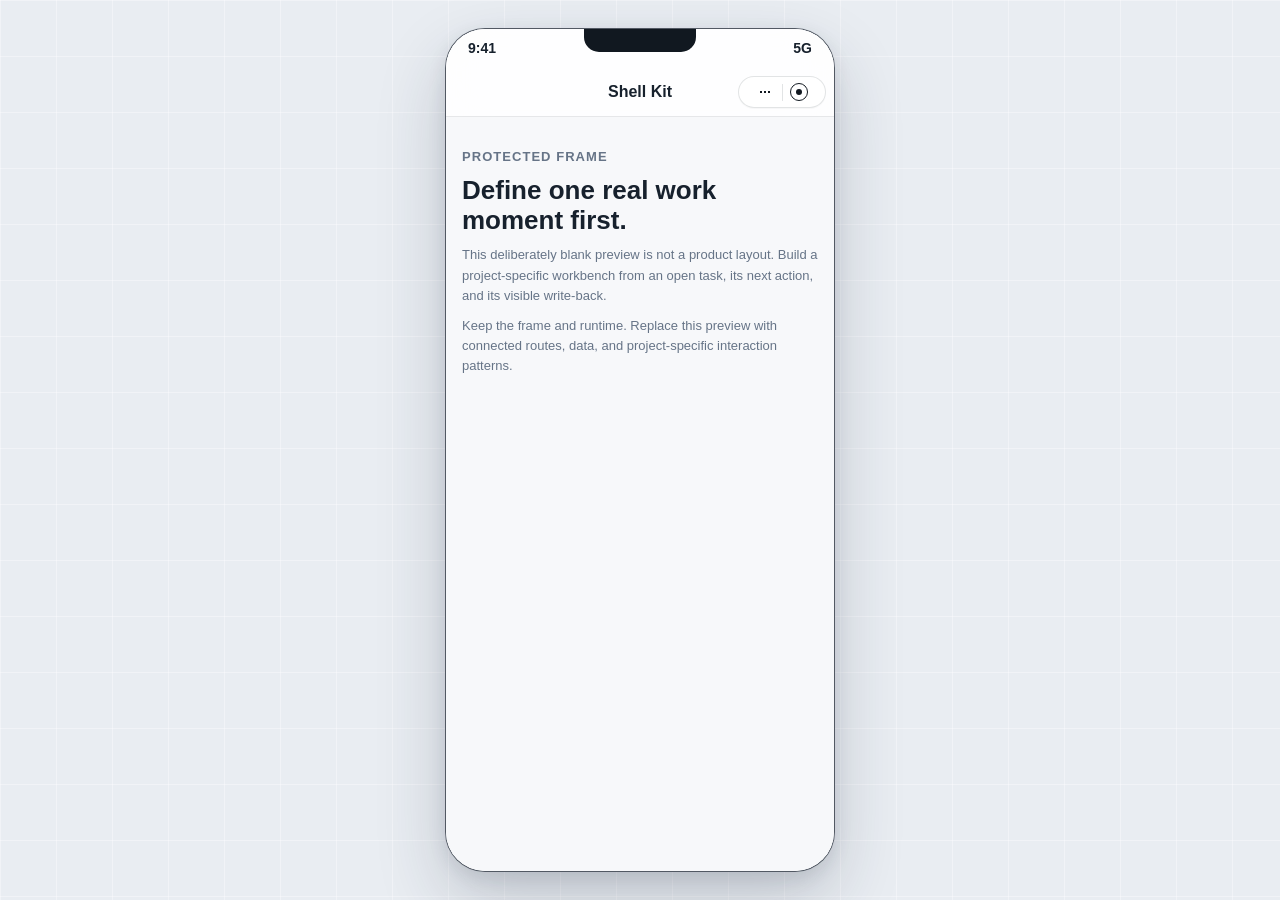
==== commit 3b54e639: "V4.0: rebuild staged clienteling prototype workflow" ====
--- a/assets/prototype-shell/index.html
+++ b/assets/prototype-shell/index.html
@@ -4,6 +4,7 @@
   <meta charset="utf-8" />
   <meta name="viewport" content="width=device-width, initial-scale=1, viewport-fit=cover" />
   <title>WeCom Clienteling Shell Kit</title>
+  <link rel="stylesheet" href="./workbench-visual-primitives.css" />
   <style>
     :root {
       --phone-w: 390px;
@@ -67,6 +68,9 @@
       justify-content: space-between;
       gap: 10px;
     }
+    .stage-header, .stage-controls { display: none; }
+    body.review-mode .stage-header, body.review-mode .stage-controls { display: flex; }
+    body:not(.review-mode) .stage { justify-content: center; }
     .stage-mark { display: flex; align-items: center; gap: 9px; min-width: 0; }
     .stage-mark::before { content: ""; width: 18px; height: 18px; border: 1px solid rgba(21, 32, 45, .45); border-radius: 5px; background: rgba(255, 255, 255, .6); box-shadow: inset 0 0 0 4px rgba(35, 87, 214, .1); }
     .stage-title strong { display: block; font-size: 13px; line-height: 1.3; letter-spacing: 0; }
@@ -125,6 +129,9 @@
       pointer-events: none;
     }
     .screen { position: absolute; inset: 0; overflow: hidden; border-radius: 39px; background: var(--bg); }
+    /* The mount must fill the screen. Without this, percentage-height app pages shrink
+       to their content and the tabbar pins above an empty part of the phone frame. */
+    #app { height: 100%; min-height: 0; }
     .statusbar {
       position: absolute;
       z-index: 15;
@@ -250,19 +257,6 @@
     .sticky-actions { position: absolute; z-index: 26; right: 0; bottom: 0; left: 0; display: flex; gap: 10px; margin: 0; padding: 12px 14px calc(12px + env(safe-area-inset-bottom)); border-top: 1px solid var(--hairline); background: rgba(247, 248, 250, .9); backdrop-filter: blur(20px); }
     .app-page.has-tabbar .sticky-actions { bottom: var(--tab-h); }
 
-    .journey-hud { position: absolute; z-index: 30; right: 12px; bottom: calc(var(--tab-h) + 10px); left: 12px; display: none; padding: 10px 11px; border: 1px solid rgba(255, 255, 255, .18); border-radius: 7px; background: rgba(23, 33, 45, .94); box-shadow: 0 10px 30px rgba(23, 33, 45, .18); color: #fff; }
-    .journey-hud.active { display: block; }
-    .journey-hud strong { display: block; font-size: 12px; }
-    .journey-hud span { display: block; margin-top: 4px; color: rgba(255, 255, 255, .76); font-size: 12px; line-height: 1.4; }
-    .journey-hud .hud-actions { display: flex; gap: 6px; margin-top: 9px; }
-    .journey-hud button { min-height: 28px; padding: 0 9px; border: 1px solid rgba(255, 255, 255, .5); border-radius: 5px; color: #fff; font-size: 11px; }
-    .journey-hud .primary-hud { border-color: #fff; background: #fff; color: #17212d; }
-
-    /* Native WeCom handoffs stay separate from branded page primitives. */
-    .native-send-wrap { min-height: 100%; background: #f6f6f6; }
-    .native-brand-tile { display: flex; align-items: center; gap: 10px; padding: 13px; border: 1px solid #e7e7e7; border-radius: 6px; background: #fff; color: #303030; }
-    .native-brand-tile::before { content: ""; width: 28px; height: 28px; border-radius: 4px; background: #07c160; }
-
     .kit-intro { padding: 4px 2px 2px; }
     .kit-eyebrow { margin: 0; color: var(--brand-strong); font-size: 10px; font-weight: 800; letter-spacing: .08em; }
     .kit-intro h1 { max-width: 260px; margin: 9px 0 0; font-size: 26px; line-height: 1.14; letter-spacing: 0; }
@@ -274,24 +268,22 @@
     .kit-sample .surface-panel { margin-top: 10px; }
     .kit-hint { margin-top: 16px; color: var(--subtle); font-size: 11px; line-height: 1.5; }
 
-    @media (max-width: 620px), (max-height: 760px) {
-      body.mobile { background: var(--bg); }
-      body.mobile .stage { min-height: 100dvh; height: 100dvh; padding: 0; display: block; background: var(--bg); }
-      body.mobile .stage-header, body.mobile .stage-controls { display: none; }
-      body.mobile .phone-wrap { width: 100%; height: 100dvh; }
-      body.mobile .phone { position: fixed; inset: 0; width: 100%; height: 100dvh; transform: none; border: 0; border-radius: 0; box-shadow: none; }
-      body.mobile .phone::before { display: none; }
-      body.mobile .screen { border-radius: 0; }
-    }
+    body.mobile { background: var(--bg); }
+    body.mobile .stage { min-height: 100dvh; height: 100dvh; padding: 0; display: block; background: var(--bg); }
+    body.mobile .stage-header, body.mobile .stage-controls { display: none; }
+    body.mobile .phone-wrap { width: 100%; height: 100dvh; }
+    body.mobile .phone { position: fixed; inset: 0; width: 100%; height: 100dvh; transform: none; border: 0; border-radius: 0; box-shadow: none; }
+    body.mobile .phone::before { display: none; }
+    body.mobile .screen { border-radius: 0; }
   </style>
 </head>
 <body>
-  <main class="stage" data-shell-kit="wecom-clienteling-v3">
+  <main class="stage" data-shell-kit="wecom-clienteling-v4" data-wecom-shell-runtime="4.0">
     <header class="stage-header">
       <div class="stage-mark">
         <div class="stage-title">
-          <strong>WeCom Clienteling Shell Kit</strong>
-          <span>Protected frame and page primitives</span>
+          <strong>Prototype review</strong>
+          <span>Visible only with ?review=1</span>
         </div>
       </div>
       <span class="stage-status">390 x 844</span>
@@ -307,218 +299,25 @@
     </div>
   </main>
 
+  <script src="./shell-runtime.js"></script>
   <script>
-    /*
-     * This file is a shell kit, not a client project or a reusable home-page template.
-     * Preserve the frame/helpers. Replace renderKitPreview with project data, routes, pages,
-     * navigation, and interactions before delivering a prototype.
-     */
-    const shellState = { route: "kit", activeTab: "", tabs: [] };
-    const kitReviewConfig = {
-      labels: {
-        role: "Role",
-        mode: "Mode",
-        entry: "Entry",
-        browse: "Free browse",
-        journey: "Journey demo",
-        chooseJourney: "Configure journeys",
-        configureRole: "Configure roles",
-        reset: "Reset"
-      },
-      roles: [],
-      activeRole: "",
-      mode: "browse",
-      journeys: [],
-      activeJourney: "",
-      entries: []
-    };
-    let reviewConfig = { ...kitReviewConfig };
-
-    function icon(name) {
-      const paths = {
-        grid: '<rect x="3" y="3" width="7" height="7" rx="1"/><rect x="14" y="3" width="7" height="7" rx="1"/><rect x="3" y="14" width="7" height="7" rx="1"/><rect x="14" y="14" width="7" height="7" rx="1"/>',
-        users: '<path d="M16 21v-2a4 4 0 0 0-4-4H6a4 4 0 0 0-4 4v2"/><circle cx="9" cy="7" r="4"/><path d="M22 21v-2a4 4 0 0 0-3-3.87M16 3.13a4 4 0 0 1 0 7.75"/>',
-        list: '<path d="M8 6h13M8 12h13M8 18h13"/><path d="M3 6h.01M3 12h.01M3 18h.01"/>',
-        calendar: '<rect x="3" y="4" width="18" height="17" rx="2"/><path d="M16 2v4M8 2v4M3 10h18"/>',
-        plus: '<path d="M12 5v14M5 12h14"/>',
-        chevron: '<path d="m9 18 6-6-6-6"/>',
-        search: '<circle cx="11" cy="11" r="6"/><path d="m20 20-4-4"/>',
-        tune: '<path d="M4 7h16M7 7v0M4 17h16M17 17v0"/>',
-        arrow: '<path d="m15 18-6-6 6-6"/>'
-      };
-      return `<svg viewBox="0 0 24 24" aria-hidden="true">${paths[name] || paths.grid}</svg>`;
-    }
-
-    function wecomCapsule() {
-      return '<div class="wx-capsule" aria-label="WeCom controls"><span class="wx-capsule-dot"></span><i class="wx-capsule-line"></i><span class="wx-capsule-circle"></span></div>';
-    }
-
-    function escapeHtml(value) {
-      return String(value).replace(/[&<>'"]/g, (character) => ({
-        "&": "&amp;", "<": "&lt;", ">": "&gt;", "'": "&#39;", '"': "&quot;"
-      })[character]);
-    }
-
-    function optionMarkup(items, selected, fallback) {
-      if (!items.length) return `<option value="">${escapeHtml(fallback)}</option>`;
-      return items.map((item) => `<option value="${escapeHtml(item.id)}"${item.id === selected ? ' selected' : ''}>${escapeHtml(item.label)}</option>`).join('');
-    }
-
-    function reviewControls(config) {
-      const labels = { ...kitReviewConfig.labels, ...(config.labels || {}) };
-      const roles = Array.isArray(config.roles) ? config.roles : [];
-      const journeys = Array.isArray(config.journeys) ? config.journeys : [];
-      const entries = Array.isArray(config.entries) ? config.entries : [];
-      const mode = config.mode === 'journey' ? 'journey' : 'browse';
-      const roleDisabled = roles.length < 2 || mode === 'journey';
-      const journeyDisabled = mode !== 'journey' || !journeys.length;
-      return `
-        <div class="control-group">
-          <span class="control-label">${escapeHtml(labels.role)}</span>
-          <select class="select" id="roleSelect" data-review-control="role" aria-label="${escapeHtml(labels.role)}"${roleDisabled ? ' disabled' : ''}>${optionMarkup(roles, config.activeRole, labels.configureRole)}</select>
-        </div>
-        <div class="control-group">
-          <button class="stage-btn" id="modeBtn" type="button" data-review-control="mode">${escapeHtml(labels.mode)}: ${escapeHtml(mode === 'journey' ? labels.journey : labels.browse)}</button>
-          <select class="select" id="journeySelect" data-review-control="journey" aria-label="${escapeHtml(labels.journey)}"${journeyDisabled ? ' disabled' : ''}>${optionMarkup(journeys, config.activeJourney, labels.chooseJourney)}</select>
-          <button class="stage-btn" type="button" data-review-control="journey-reset"${mode !== 'journey' || !config.activeJourney ? ' disabled' : ''}>${escapeHtml(labels.reset)}</button>
-        </div>
-        ${entries.length ? `<div class="control-group review-entry">
-          <span class="control-label">${escapeHtml(labels.entry)}</span>
-          ${entries.map((entry) => `<button class="stage-btn" type="button" data-review-entry="${escapeHtml(entry.id)}"><span>${icon(entry.icon || 'grid')}</span>${escapeHtml(entry.label)}</button>`).join('')}
-        </div>` : ''}
-        <div class="control-group">
-          <button class="stage-btn" type="button" data-stage-action="fit">Fit</button>
-        </div>`;
-    }
-
-    function mountReviewControls(config = kitReviewConfig) {
-      reviewConfig = {
-        ...kitReviewConfig,
-        ...config,
-        labels: { ...kitReviewConfig.labels, ...(config.labels || {}) }
-      };
-      document.getElementById('stageControls').innerHTML = reviewControls(reviewConfig);
-    }
-
-    function emitReviewChange(type, value = '') {
-      window.dispatchEvent(new CustomEvent('wecom-review-change', {
-        detail: { type, value, config: reviewConfig }
-      }));
-    }
-
-    function journeyHud({ journeyName, stepLabel, note, canGoPrevious = false, nextLabel = 'Next', labels = {} }) {
-      if (!journeyName || !note) return '';
-      const copy = { previous: 'Previous', exit: 'Exit', ...labels };
-      return `<aside class="journey-hud active" aria-live="polite"><strong>${escapeHtml(journeyName)}${stepLabel ? ` · ${escapeHtml(stepLabel)}` : ''}</strong><span>${escapeHtml(note)}</span><div class="hud-actions"><button type="button" data-journey-action="previous"${canGoPrevious ? '' : ' disabled'}>${escapeHtml(copy.previous)}</button><button class="primary-hud" type="button" data-journey-action="next">${escapeHtml(nextLabel)}</button><button type="button" data-journey-action="exit">${escapeHtml(copy.exit)}</button></div></aside>`;
-    }
-
-    function tabbar(items, activeTab) {
-      if (!items.length) return '';
-      const tabs = items.map((item) => {
-        const active = item.id === activeTab ? ' active' : '';
-        const center = item.center ? ' center' : '';
-        return `<button class="tab${active}${center}" type="button" data-route="${item.id}"><span class="tab-ic">${icon(item.icon)}</span><span>${item.label}</span></button>`;
-      }).join('');
-      return `<nav class="tabbar" style="--tab-count:${items.length}" aria-label="Primary navigation">${tabs}</nav>`;
-    }
-
-    function appShell({ title, back = false, body = '', tabs = [], activeTab = '', actions = '', journey = '' }) {
-      const hasTabbar = tabs.length > 0;
-      const pageClass = `${hasTabbar ? ' has-tabbar' : ''}${actions ? ' has-actions' : ''}`;
-      return `
-        <article class="app-page${pageClass}">
-          <header class="wx-nav">
-            <button class="wx-nav-left${back ? '' : ' placeholder'}" type="button" data-back aria-label="Back"></button>
-            <div class="wx-nav-title">${title}</div>
-            ${wecomCapsule()}
-          </header>
-          <div class="body${hasTabbar ? '' : ' no-tab'}">${body}</div>
-          ${actions ? `<footer class="sticky-actions">${actions}</footer>` : ''}
-          ${tabbar(tabs, activeTab)}
-          ${journey}
-        </article>`;
-    }
-
-    function nativeSendFrame({ title = '新建群发', body = '', footer = '' }) {
-      return `
-        <article class="app-page native-send-wrap">
-          <header class="wx-nav"><button class="wx-nav-left" type="button" data-back aria-label="Back"></button><div class="wx-nav-title">${title}</div>${wecomCapsule()}</header>
-          <div class="body no-tab">${body}</div>
-          ${footer ? `<footer class="sticky-actions">${footer}</footer>` : ''}
-        </article>`;
-    }
-
+    /* The preview is intentionally content-free. Project code belongs in its own app layer. */
     function renderKitPreview() {
       const body = `
-        <div class="page-stack">
-          <section class="kit-intro">
-            <p class="kit-eyebrow">PROJECT CANVAS</p>
-            <h1>Start with the operating model.</h1>
-            <p>This preview contains no clienteling IA, no default tabs, and no business data.</p>
-          </section>
-          <section class="kit-sample" aria-label="Shell primitive preview">
-            <div class="media-frame"><span>PAGE LAYER</span><strong>Build the visual anchor only after the work surface is clear.</strong></div>
-            <div class="surface-panel metric-strip" style="--metric-count:3">
-              <div class="metric"><span>Surface</span><strong>01</strong></div>
-              <div class="metric"><span>Density</span><strong>02</strong></div>
-              <div class="metric"><span>Action</span><strong>03</strong></div>
-            </div>
-          </section>
-          <p class="kit-hint">Keep the frame and helpers. Replace this preview with a project-specific route map and connected data.</p>
-        </div>`;
-      return appShell({ title: 'Shell Kit', body });
+        <section class="kit-intro">
+          <p class="kit-eyebrow">PROTECTED FRAME</p>
+          <h1>Define one real work moment first.</h1>
+          <p>This deliberately blank preview is not a product layout. Build a project-specific workbench from an open task, its next action, and its visible write-back.</p>
+          <p class="kit-hint">Keep the frame and runtime. Replace this preview with connected routes, data, and project-specific interaction patterns.</p>
+        </section>`;
+      return WeComShell.appShell({ title: 'Shell Kit', body });
     }
 
     function render() {
-      mountReviewControls(kitReviewConfig);
+      WeComShell.mountReviewControls();
       document.getElementById('app').innerHTML = renderKitPreview();
-      fitDesktopPhone();
-    }
-
-    function detectViewportMode() {
-      const requested = new URLSearchParams(window.location.search).get('view');
-      return requested === 'mobile' || (!requested && window.matchMedia('(max-width: 620px), (max-height: 760px)').matches) ? 'mobile' : 'desktop';
-    }
-
-    function fitDesktopPhone() {
-      const mobile = detectViewportMode() === 'mobile';
-      document.body.classList.toggle('mobile', mobile);
-      if (mobile) return;
-      const availableHeight = Math.max(420, window.innerHeight - 94);
-      const availableWidth = Math.max(320, window.innerWidth - 32);
-      const scale = Math.min(1, availableHeight / 844, availableWidth / 390);
-      document.documentElement.style.setProperty('--desktop-phone-scale', scale.toFixed(3));
-      document.querySelector('.phone-wrap').style.height = `${844 * scale}px`;
-    }
-
-    document.addEventListener('click', (event) => {
-      const stageAction = event.target.closest('[data-stage-action]')?.dataset.stageAction;
-      if (stageAction === 'fit') fitDesktopPhone();
-      const reviewControl = event.target.closest('[data-review-control]')?.dataset.reviewControl;
-      if (reviewControl === 'mode') {
-        reviewConfig = { ...reviewConfig, mode: reviewConfig.mode === 'journey' ? 'browse' : 'journey' };
-        if (reviewConfig.mode === 'browse') reviewConfig.activeJourney = '';
-        mountReviewControls(reviewConfig);
-        emitReviewChange('mode', reviewConfig.mode);
-      }
-      if (reviewControl === 'journey-reset') emitReviewChange('journey-reset', reviewConfig.activeJourney);
-      const entry = event.target.closest('[data-review-entry]')?.dataset.reviewEntry;
-      if (entry) emitReviewChange('entry', entry);
-      const journeyAction = event.target.closest('[data-journey-action]')?.dataset.journeyAction;
-      if (journeyAction) emitReviewChange(`journey-${journeyAction}`, reviewConfig.activeJourney);
-    });
-    document.addEventListener('change', (event) => {
-      const control = event.target.dataset.reviewControl;
-      if (control === 'role') {
-        reviewConfig = { ...reviewConfig, activeRole: event.target.value };
-        emitReviewChange('role', event.target.value);
-      }
-      if (control === 'journey') {
-        reviewConfig = { ...reviewConfig, activeJourney: event.target.value };
-        emitReviewChange('journey', event.target.value);
-      }
-    });
-    window.addEventListener('resize', fitDesktopPhone);
+      WeComShell.afterRender();
+    }
     render();
   </script>
 </body>
--- a/assets/prototype-shell/workbench-visual-primitives.css
+++ b/assets/prototype-shell/workbench-visual-primitives.css
@@ -0,0 +1,118 @@
+/*
+ * Protected V4.0 visual foundation. Copy this file unchanged beside a case
+ * index.html, then set brand variables in project CSS. It contains no data,
+ * routes, labels, or information architecture.
+ */
+
+:root {
+  --ux-touch-min: 44px;
+  --wb-radius: 16px;
+  --wb-radius-sm: 12px;
+  --wb-space: 14px;
+  --wb-ink: var(--text, #17212d);
+  --wb-muted: var(--muted, #667487);
+  --wb-surface: var(--surface, #ffffff);
+  --wb-soft: var(--surface-soft, #f0f3f7);
+  --wb-line: var(--line, #e0e5eb);
+  --wb-brand: var(--brand, #2357d6);
+  --wb-brand-strong: var(--brand-strong, #183f9f);
+  --wb-on-brand: var(--brand-on-primary, #ffffff);
+  --wb-shadow: 0 10px 24px rgba(23, 33, 45, .08);
+}
+
+/* General clienteling UX floor. Brand CSS may reskin these classes but must
+   preserve their hierarchy, states, touch size, and behavior. */
+[data-ux-component] button,
+[data-ux-component] a,
+button[data-ux-component],
+a[data-ux-component],
+input[data-ux-component],
+select[data-ux-component] { min-height: var(--ux-touch-min); }
+
+.ux-section-head { display: flex; align-items: center; justify-content: space-between; gap: 12px; margin: 0 0 10px; }
+.ux-section-head > :first-child { min-width: 0; font-size: 13px; font-weight: 740; }
+.ux-section-head > :last-child { flex: 0 0 auto; color: var(--wb-brand-strong); }
+.ux-search-filter { display: grid; grid-template-columns: minmax(0, 1fr) auto; gap: 8px; }
+.ux-search-filter input { min-width: 0; min-height: var(--ux-touch-min); padding: 0 12px; border: 1px solid var(--wb-line); border-radius: var(--wb-radius-sm); background: var(--wb-surface); color: var(--wb-ink); }
+.ux-search-filter [data-ux-state="selected"] { border-color: var(--wb-brand); background: color-mix(in srgb, var(--wb-brand) 10%, var(--wb-surface)); color: var(--wb-brand-strong); }
+.ux-list { overflow: hidden; border-top: 1px solid var(--wb-line); border-bottom: 1px solid var(--wb-line); }
+.ux-list-row { width: 100%; min-height: 64px; display: grid; grid-template-columns: minmax(0, 1fr) auto; gap: 12px; align-items: center; padding: 11px 13px; border: 0; border-bottom: 1px solid var(--wb-line); background: var(--wb-surface); color: var(--wb-ink); text-align: left; }
+.ux-list-row:last-child { border-bottom: 0; }
+.ux-list-row[data-ux-state="selected"] { background: color-mix(in srgb, var(--wb-brand) 10%, var(--wb-surface)); box-shadow: inset 3px 0 var(--wb-brand); }
+.ux-list-row[data-ux-state="disabled"] { opacity: .45; cursor: not-allowed; }
+.ux-kv { display: grid; overflow: hidden; border: 1px solid var(--wb-line); border-radius: var(--wb-radius-sm); background: var(--wb-surface); }
+.ux-kv__row { display: grid; grid-template-columns: minmax(84px, 30%) minmax(0, 1fr); gap: 12px; padding: 12px 13px; border-bottom: 1px solid var(--wb-line); }
+.ux-kv__row:last-child { border-bottom: 0; }
+.ux-kv__label { color: var(--wb-muted); font-size: 12px; }
+.ux-kv__value { min-width: 0; color: var(--wb-ink); font-size: 13px; line-height: 1.45; overflow-wrap: anywhere; }
+.ux-field { display: grid; gap: 7px; }
+.ux-field label { color: var(--wb-ink); font-size: 12px; font-weight: 700; }
+.ux-field input, .ux-field textarea, .ux-field select { width: 100%; min-height: var(--ux-touch-min); padding: 10px 12px; border: 1px solid var(--wb-line); border-radius: var(--wb-radius-sm); background: var(--wb-surface); color: var(--wb-ink); outline: 0; }
+.ux-field :is(input, textarea, select):focus { border-color: var(--wb-brand); box-shadow: 0 0 0 3px color-mix(in srgb, var(--wb-brand) 14%, transparent); }
+.ux-field[data-ux-state="error"] :is(input, textarea, select) { border-color: #b42318; }
+.ux-field__error { color: #9a251d; font-size: 12px; line-height: 1.4; }
+.ux-empty { padding: 28px 18px; border: 1px dashed var(--wb-line); border-radius: var(--wb-radius-sm); background: var(--wb-surface); text-align: center; }
+.ux-empty p { margin: 7px 0 0; color: var(--wb-muted); font-size: 13px; line-height: 1.5; }
+.ux-receipt { padding: 17px; border: 1px solid var(--wb-line); border-radius: var(--wb-radius); background: var(--wb-surface); }
+.ux-receipt[data-ux-state="success"] { border-color: color-mix(in srgb, #287052 28%, var(--wb-line)); }
+.ux-receipt[data-ux-state="error"] { border-color: color-mix(in srgb, #b42318 28%, var(--wb-line)); }
+.ux-sticky-action { position: absolute; right: 0; bottom: 0; left: 0; z-index: 26; display: flex; gap: 10px; padding: 12px 14px calc(12px + env(safe-area-inset-bottom)); border-top: 1px solid var(--wb-line); background: color-mix(in srgb, var(--wb-surface) 92%, transparent); backdrop-filter: blur(20px); }
+.ux-sticky-action > button { min-height: var(--ux-touch-min); }
+
+.wb-workbench { display: grid; gap: 18px; }
+.wb-context { display: flex; align-items: center; justify-content: space-between; gap: 10px; color: var(--wb-muted); font-size: 12px; line-height: 1.35; }
+.wb-context strong { color: var(--wb-ink); font-size: 13px; }
+
+/* The one strong moment: an open item, its reason, and a next action. */
+.wb-priority { position: relative; overflow: hidden; padding: 18px; border: 0; border-radius: var(--wb-radius); background: var(--wb-surface); box-shadow: var(--wb-shadow); }
+.wb-priority::before { content: ""; position: absolute; inset: 0 auto 0 0; width: 4px; background: var(--wb-brand); }
+.wb-priority__eyebrow { display: flex; align-items: center; justify-content: space-between; gap: 10px; color: var(--wb-brand-strong); font-size: 11px; font-weight: 760; letter-spacing: .02em; }
+.wb-priority__title { margin: 11px 0 0; color: var(--wb-ink); font-size: 19px; line-height: 1.3; letter-spacing: -.01em; }
+.wb-priority__reason { margin: 7px 0 0; color: var(--wb-muted); font-size: 13px; line-height: 1.55; }
+.wb-priority__meta { display: flex; flex-wrap: wrap; gap: 7px 10px; margin-top: 13px; color: var(--wb-muted); font-size: 12px; line-height: 1.35; }
+.wb-priority__action { width: 100%; min-height: 46px; margin-top: 16px; padding: 0 15px; border-radius: 12px; background: var(--wb-brand); color: var(--wb-on-brand); font-size: 14px; font-weight: 760; text-align: center; }
+
+/* Supporting work is a quiet, touchable queue—not repeated cards. */
+.wb-queue { overflow: hidden; border-top: 1px solid var(--wb-line); border-bottom: 1px solid var(--wb-line); background: transparent; }
+.wb-section-head { display: flex; align-items: center; justify-content: space-between; gap: 12px; padding: 0 0 9px; color: var(--wb-muted); font-size: 12px; font-weight: 740; }
+.wb-section-head button, .wb-section-head a { color: var(--wb-brand-strong); font: inherit; text-decoration: none; }
+.wb-queue__row { width: 100%; min-height: 66px; display: grid; grid-template-columns: minmax(0, 1fr) auto; gap: 12px; align-items: center; padding: 12px 2px; border-bottom: 1px solid var(--wb-line); color: inherit; text-align: left; }
+.wb-queue__row:last-child { border-bottom: 0; }
+.wb-queue__title { display: block; overflow: hidden; color: var(--wb-ink); font-size: 14px; font-weight: 700; line-height: 1.35; text-overflow: ellipsis; white-space: nowrap; }
+.wb-queue__detail { display: block; overflow: hidden; margin-top: 4px; color: var(--wb-muted); font-size: 12px; line-height: 1.35; text-overflow: ellipsis; white-space: nowrap; }
+.wb-queue__meta { display: grid; justify-items: end; gap: 5px; color: var(--wb-muted); font-size: 11px; white-space: nowrap; }
+
+.wb-status { display: inline-flex; align-items: center; min-height: 22px; padding: 2px 7px; border-radius: 999px; background: var(--wb-soft); color: var(--wb-muted); font-size: 11px; font-weight: 720; line-height: 1.2; white-space: nowrap; }
+.wb-status[data-tone="due"] { background: color-mix(in srgb, var(--wb-brand) 13%, var(--wb-surface)); color: var(--wb-brand-strong); }
+.wb-status[data-tone="ready"] { background: color-mix(in srgb, #3f8a67 13%, var(--wb-surface)); color: #246345; }
+.wb-status[data-tone="waiting"] { background: color-mix(in srgb, #9b6b24 14%, var(--wb-surface)); color: #7a5012; }
+.wb-status[data-tone="blocked"] { background: color-mix(in srgb, #b42318 10%, var(--wb-surface)); color: #9a251d; }
+.wb-status[data-tone="done"] { background: color-mix(in srgb, #3f8a67 11%, var(--wb-surface)); color: #246345; }
+
+/* A result should read like a receipt, including a truthful empty state. */
+.wb-result { padding: 14px 15px; border: 1px dashed color-mix(in srgb, var(--wb-line) 84%, var(--wb-brand)); border-radius: var(--wb-radius-sm); background: color-mix(in srgb, var(--wb-surface) 78%, var(--wb-soft)); }
+.wb-result__label { color: var(--wb-muted); font-size: 11px; font-weight: 740; }
+.wb-result__title { display: block; margin-top: 7px; color: var(--wb-ink); font-size: 14px; line-height: 1.4; }
+.wb-result__meta { display: block; margin-top: 5px; color: var(--wb-muted); font-size: 12px; line-height: 1.4; }
+.wb-empty { color: var(--wb-muted); font-size: 13px; line-height: 1.55; }
+
+/* Use for choices that need a committed action; it is not a fake modal. */
+.wb-action-sheet { padding: 16px; border-radius: 20px 20px 0 0; background: var(--wb-surface); box-shadow: 0 -12px 28px rgba(23, 33, 45, .11); }
+.wb-action-sheet__handle { width: 34px; height: 4px; margin: 0 auto 14px; border-radius: 999px; background: var(--wb-line); }
+.wb-action-sheet__title { margin: 0; color: var(--wb-ink); font-size: 16px; line-height: 1.35; }
+
+/* Three visual recipes. They alter material and rhythm only, never page structure. */
+[data-workbench-style="precise"] .wb-priority { border-radius: 14px; box-shadow: 0 8px 18px rgba(23, 33, 45, .07); }
+[data-workbench-style="precise"] .wb-priority__action { border-radius: 9px; }
+[data-workbench-style="precise"] .wb-result { border-radius: 10px; }
+
+[data-workbench-style="boutique"] .wb-priority { background: linear-gradient(135deg, color-mix(in srgb, var(--wb-brand) 9%, var(--wb-surface)), var(--wb-surface) 68%); box-shadow: 0 13px 30px rgba(42, 34, 23, .10); }
+[data-workbench-style="boutique"] .wb-priority::before { width: 3px; }
+[data-workbench-style="boutique"] .wb-priority__title { font-family: "Songti SC", "STSong", serif; font-size: 20px; letter-spacing: .01em; }
+[data-workbench-style="boutique"] .wb-queue { border-color: color-mix(in srgb, var(--wb-line) 70%, var(--wb-brand)); }
+
+[data-workbench-style="vivid"] .wb-priority { background: linear-gradient(145deg, var(--wb-brand), var(--wb-brand-strong)); box-shadow: 0 14px 28px color-mix(in srgb, var(--wb-brand) 25%, transparent); }
+[data-workbench-style="vivid"] .wb-priority::before { display: none; }
+[data-workbench-style="vivid"] .wb-priority__eyebrow, [data-workbench-style="vivid"] .wb-priority__reason, [data-workbench-style="vivid"] .wb-priority__meta, [data-workbench-style="vivid"] .wb-priority__title { color: var(--wb-on-brand); }
+[data-workbench-style="vivid"] .wb-priority__action { background: var(--wb-on-brand); color: var(--wb-brand-strong); }
+[data-workbench-style="vivid"] .wb-result { border-style: solid; }
